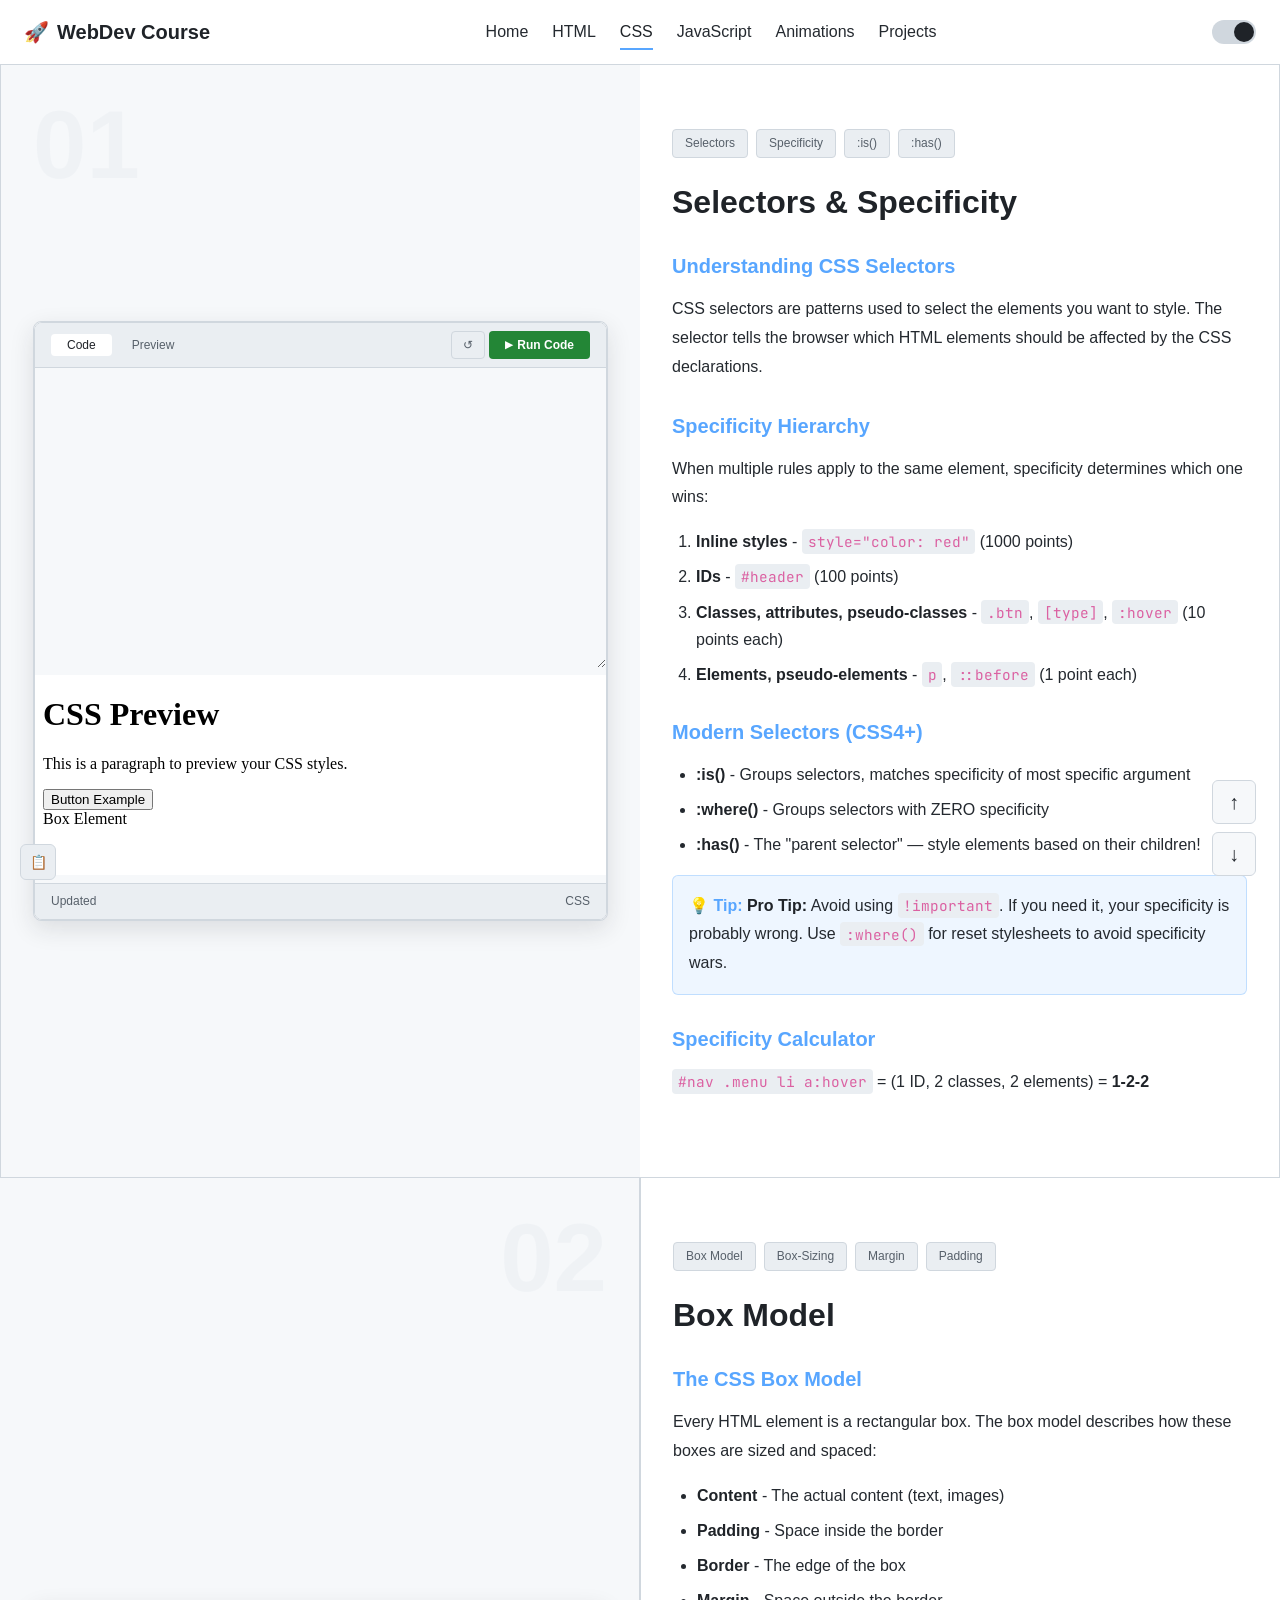
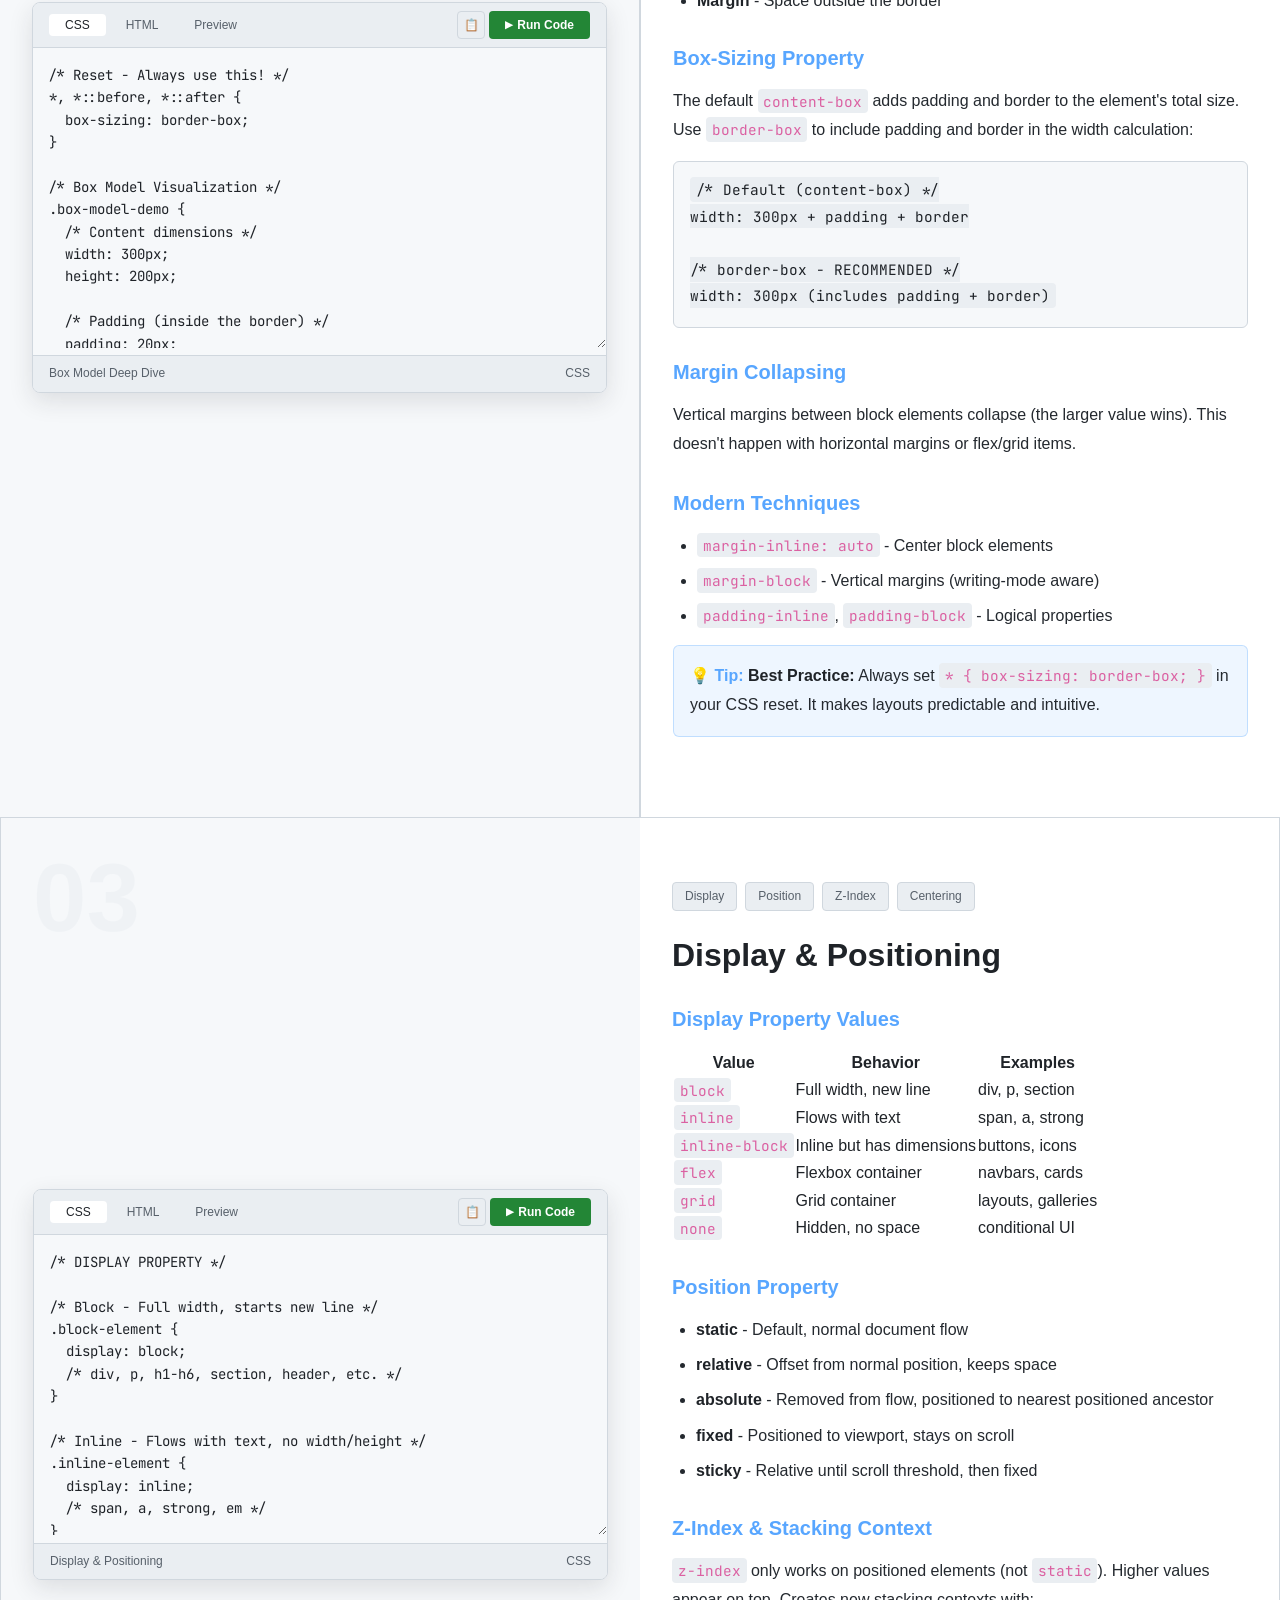
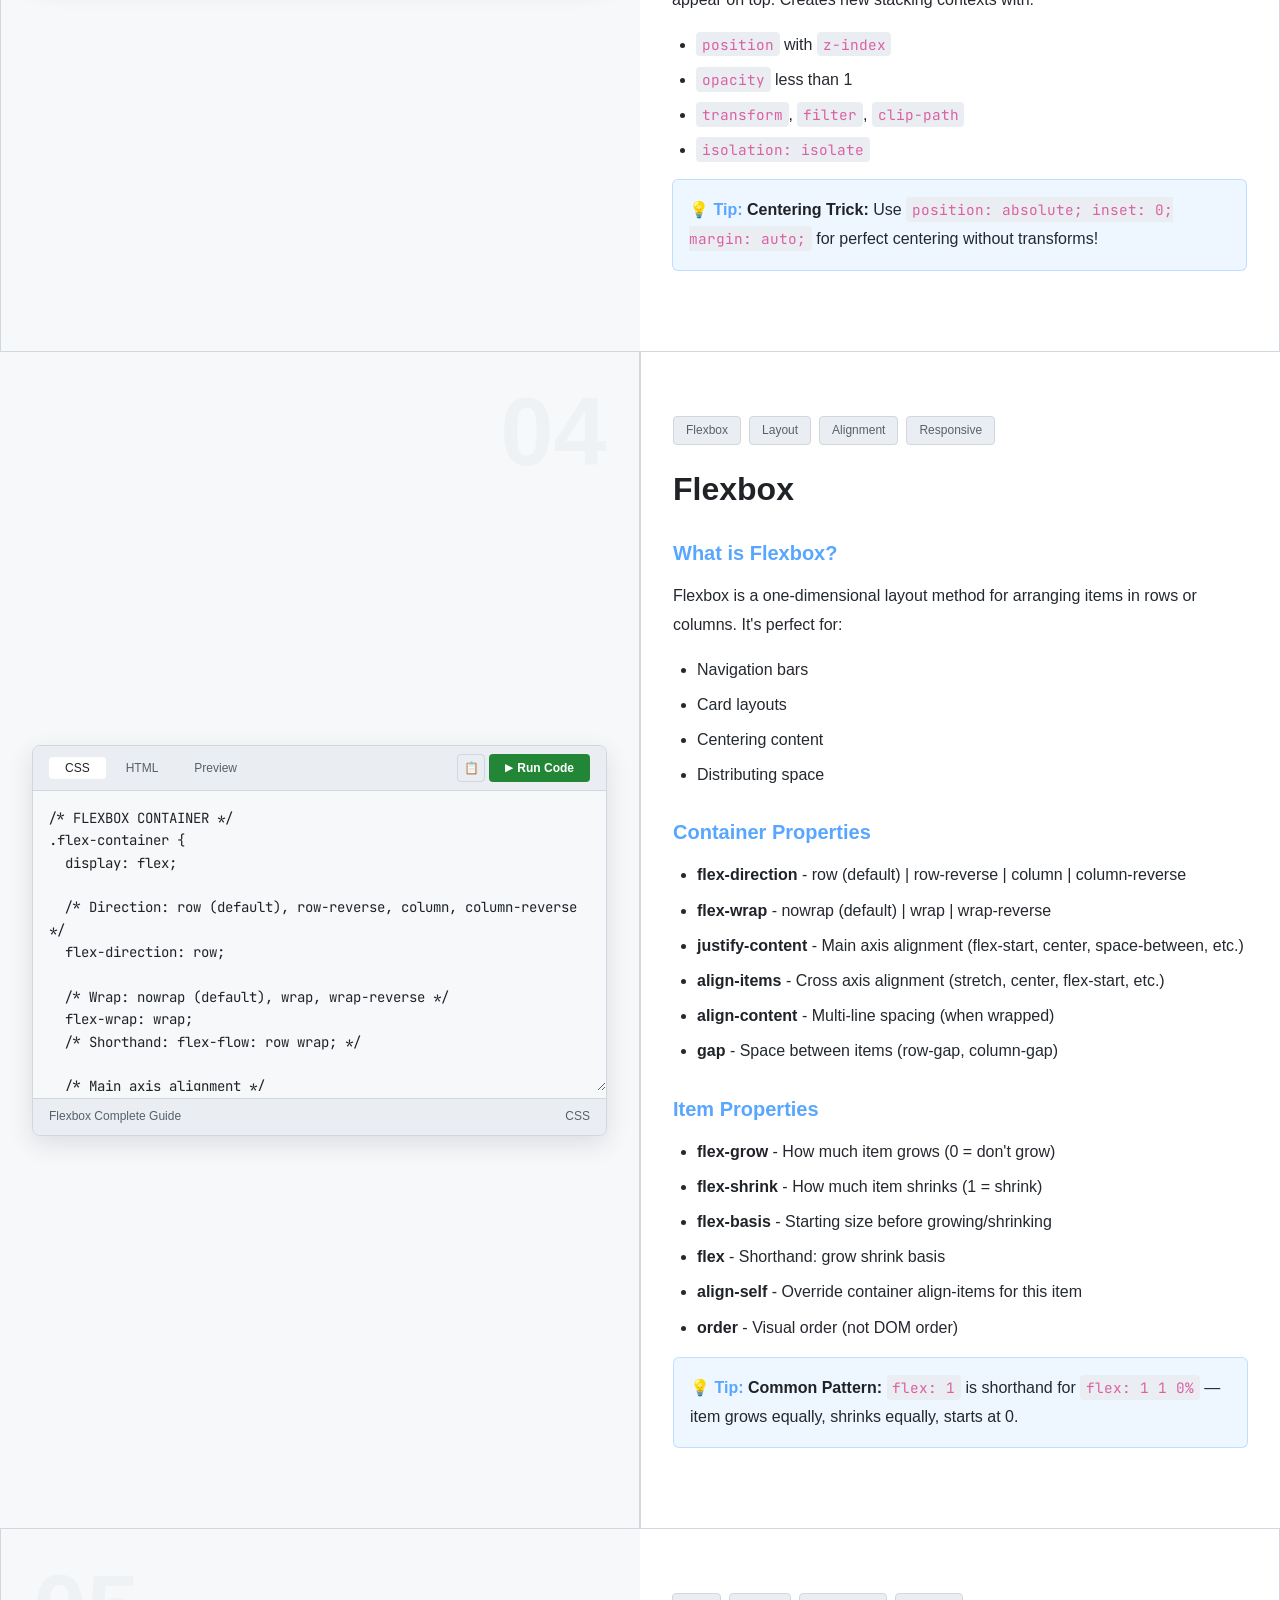
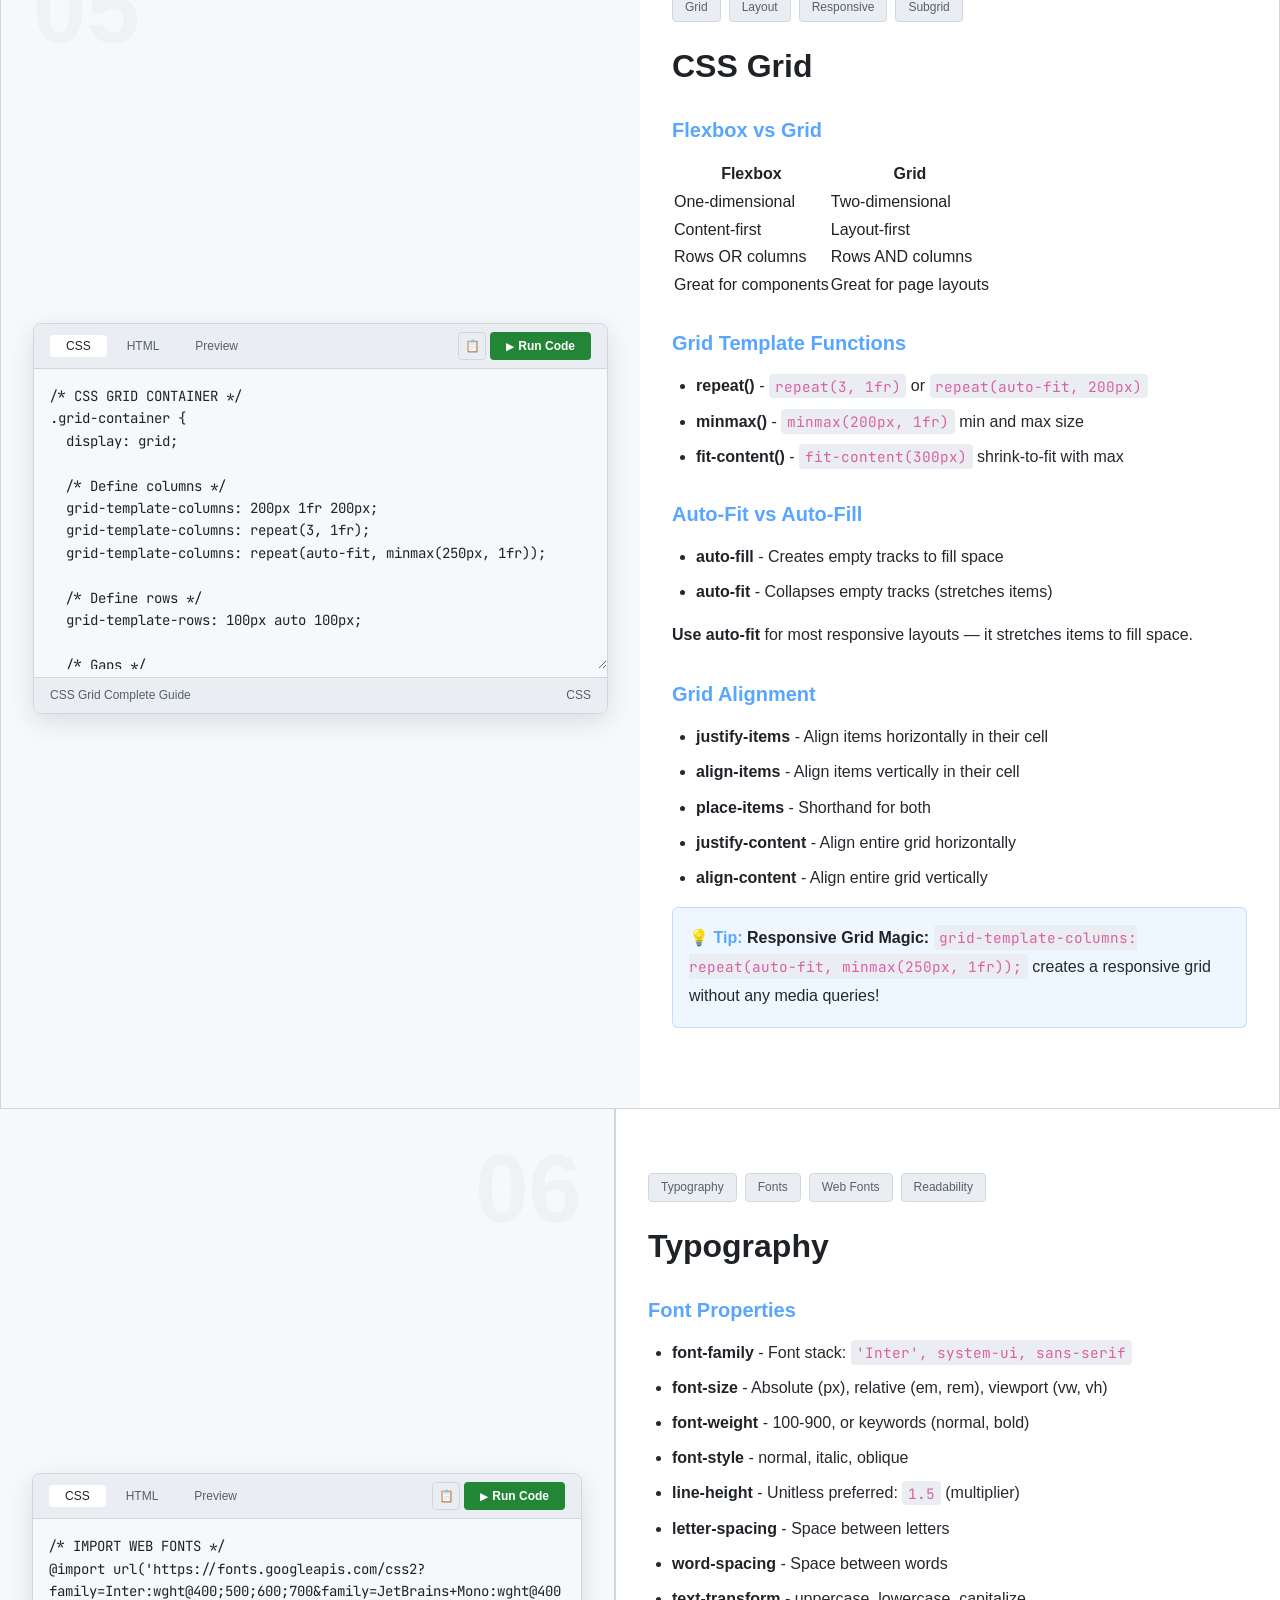
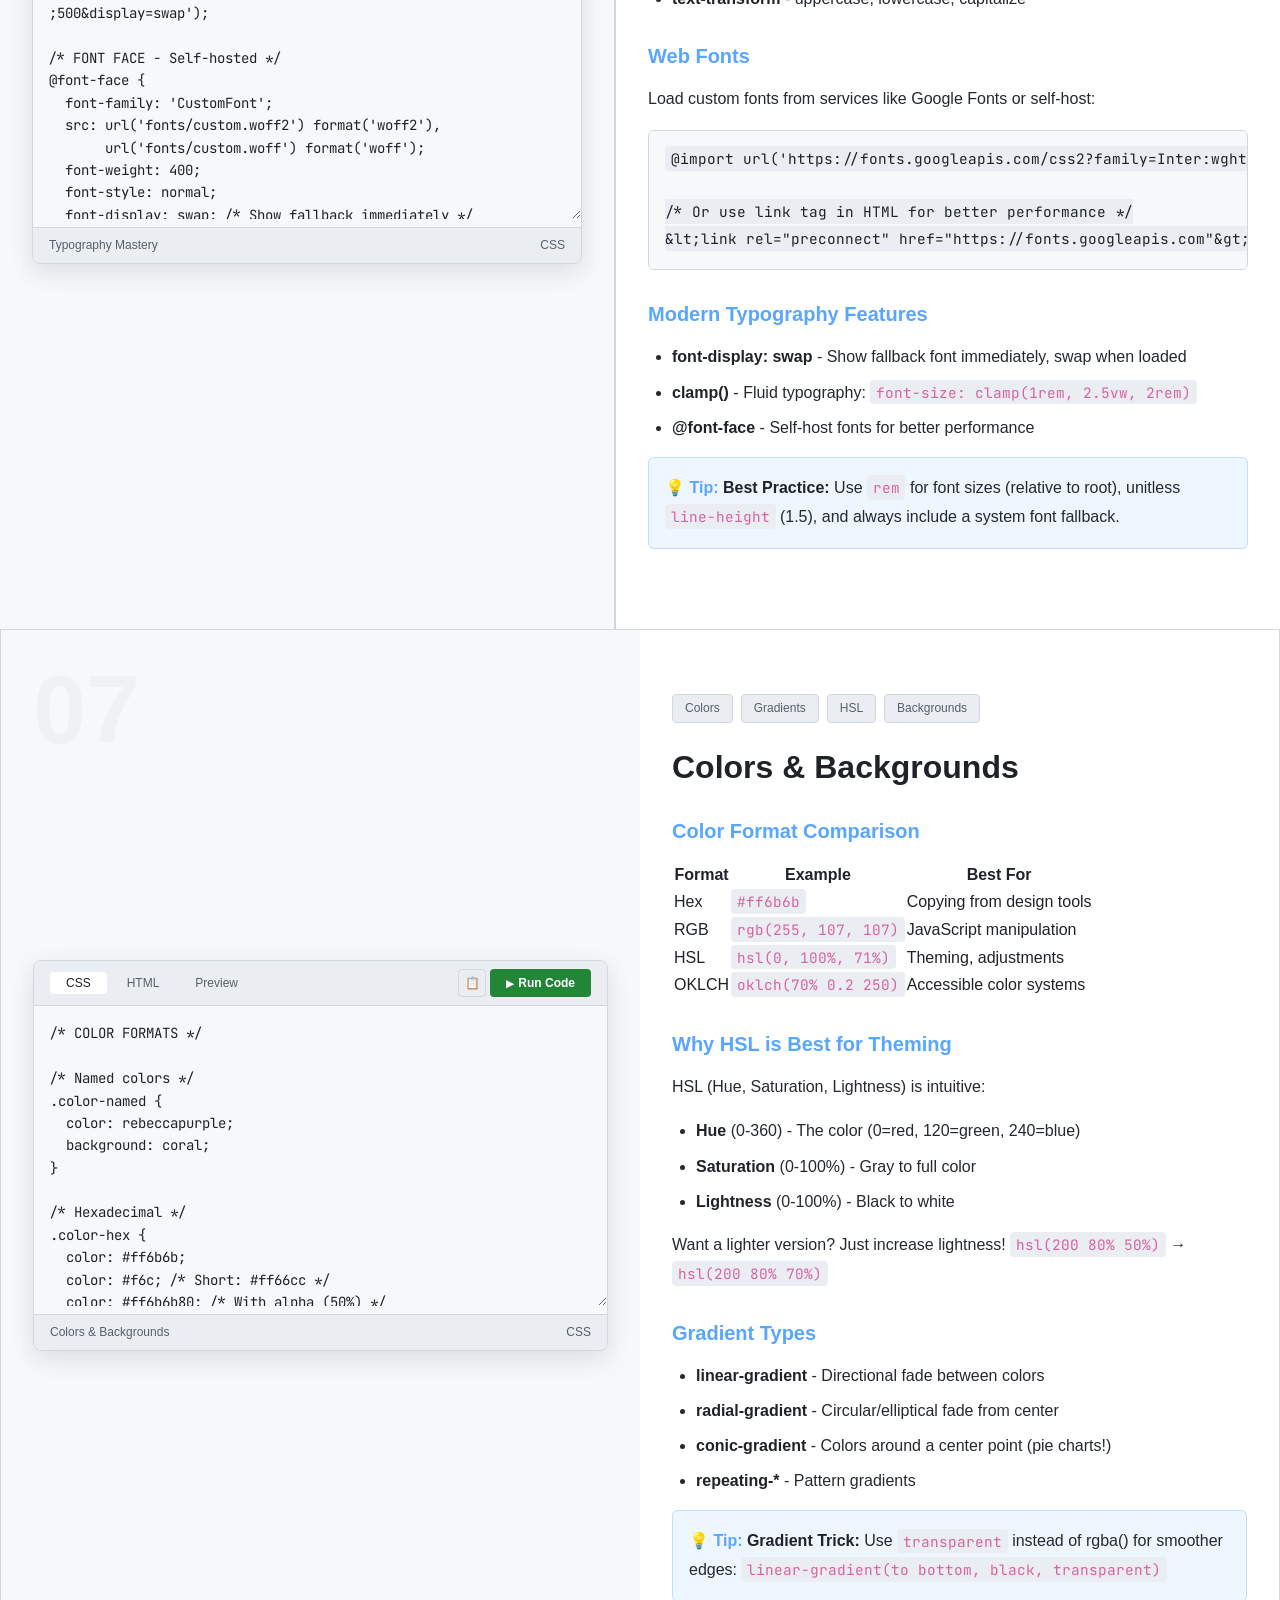
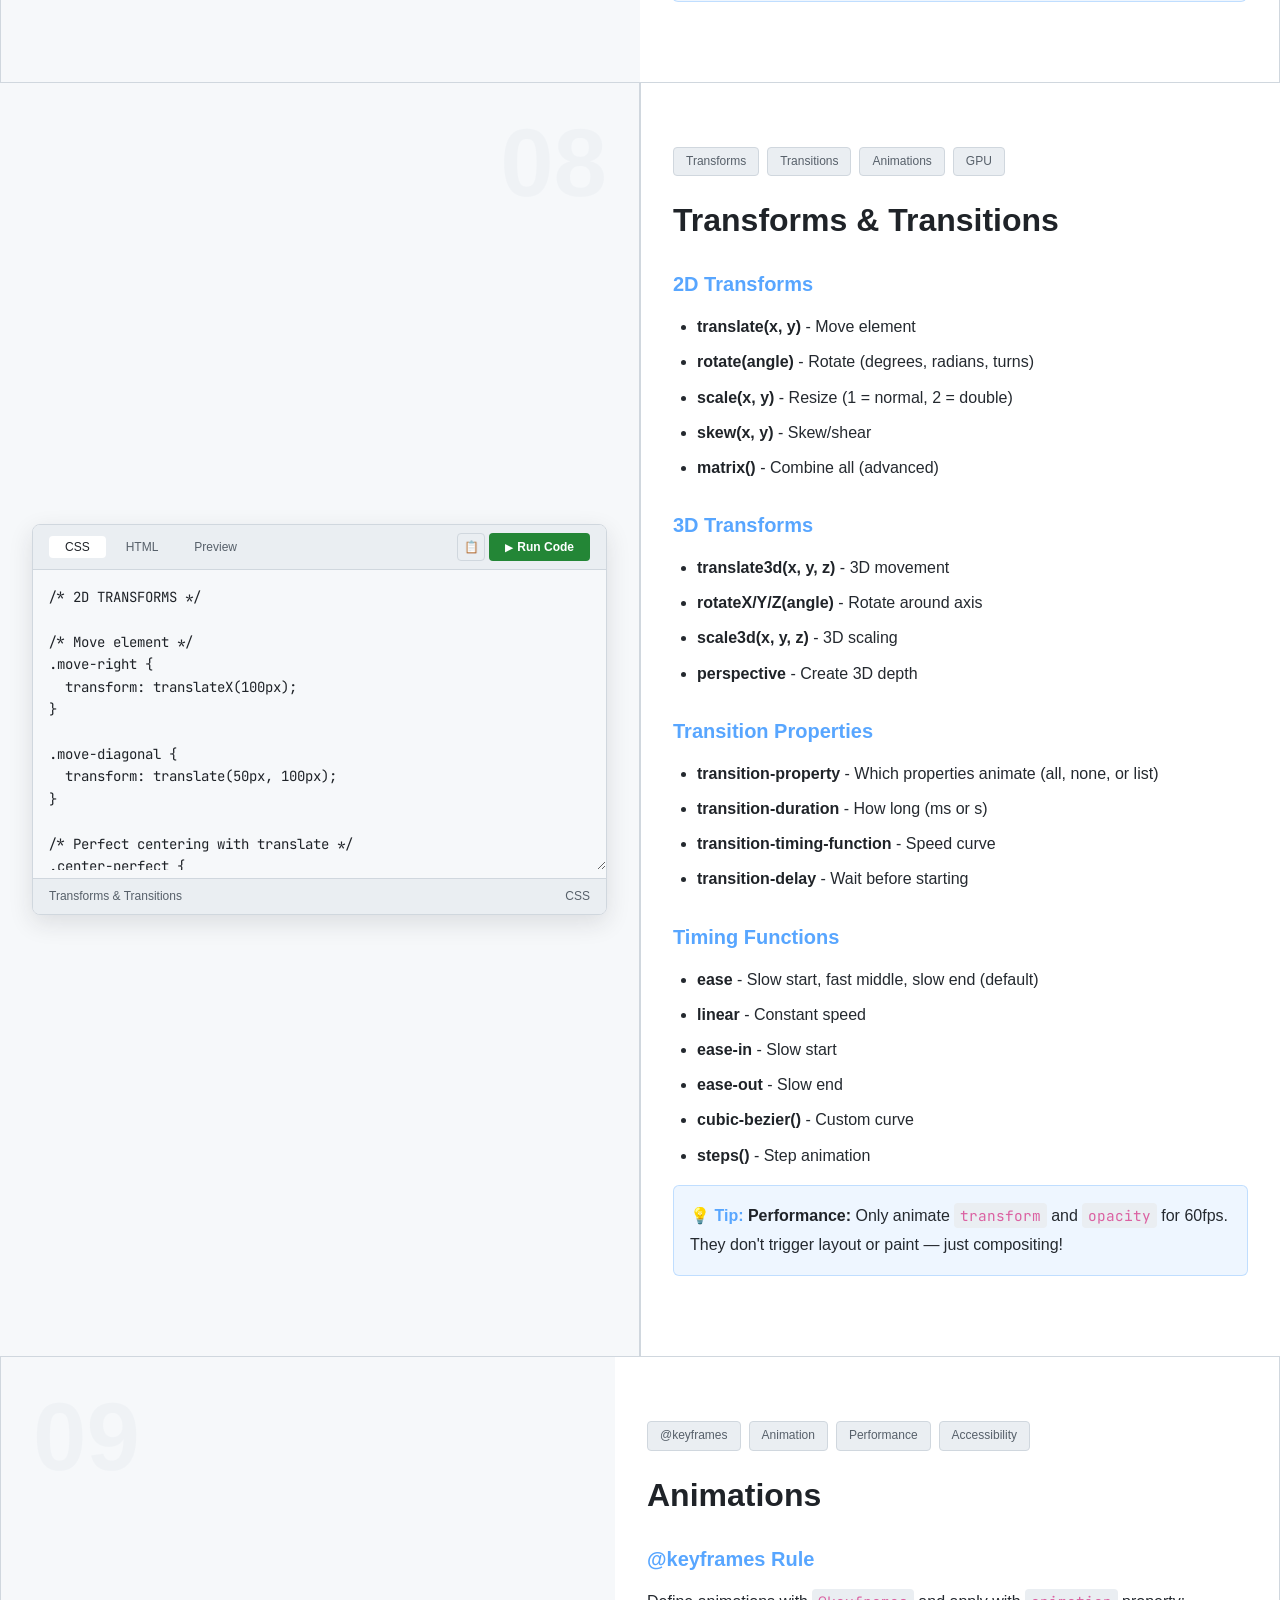
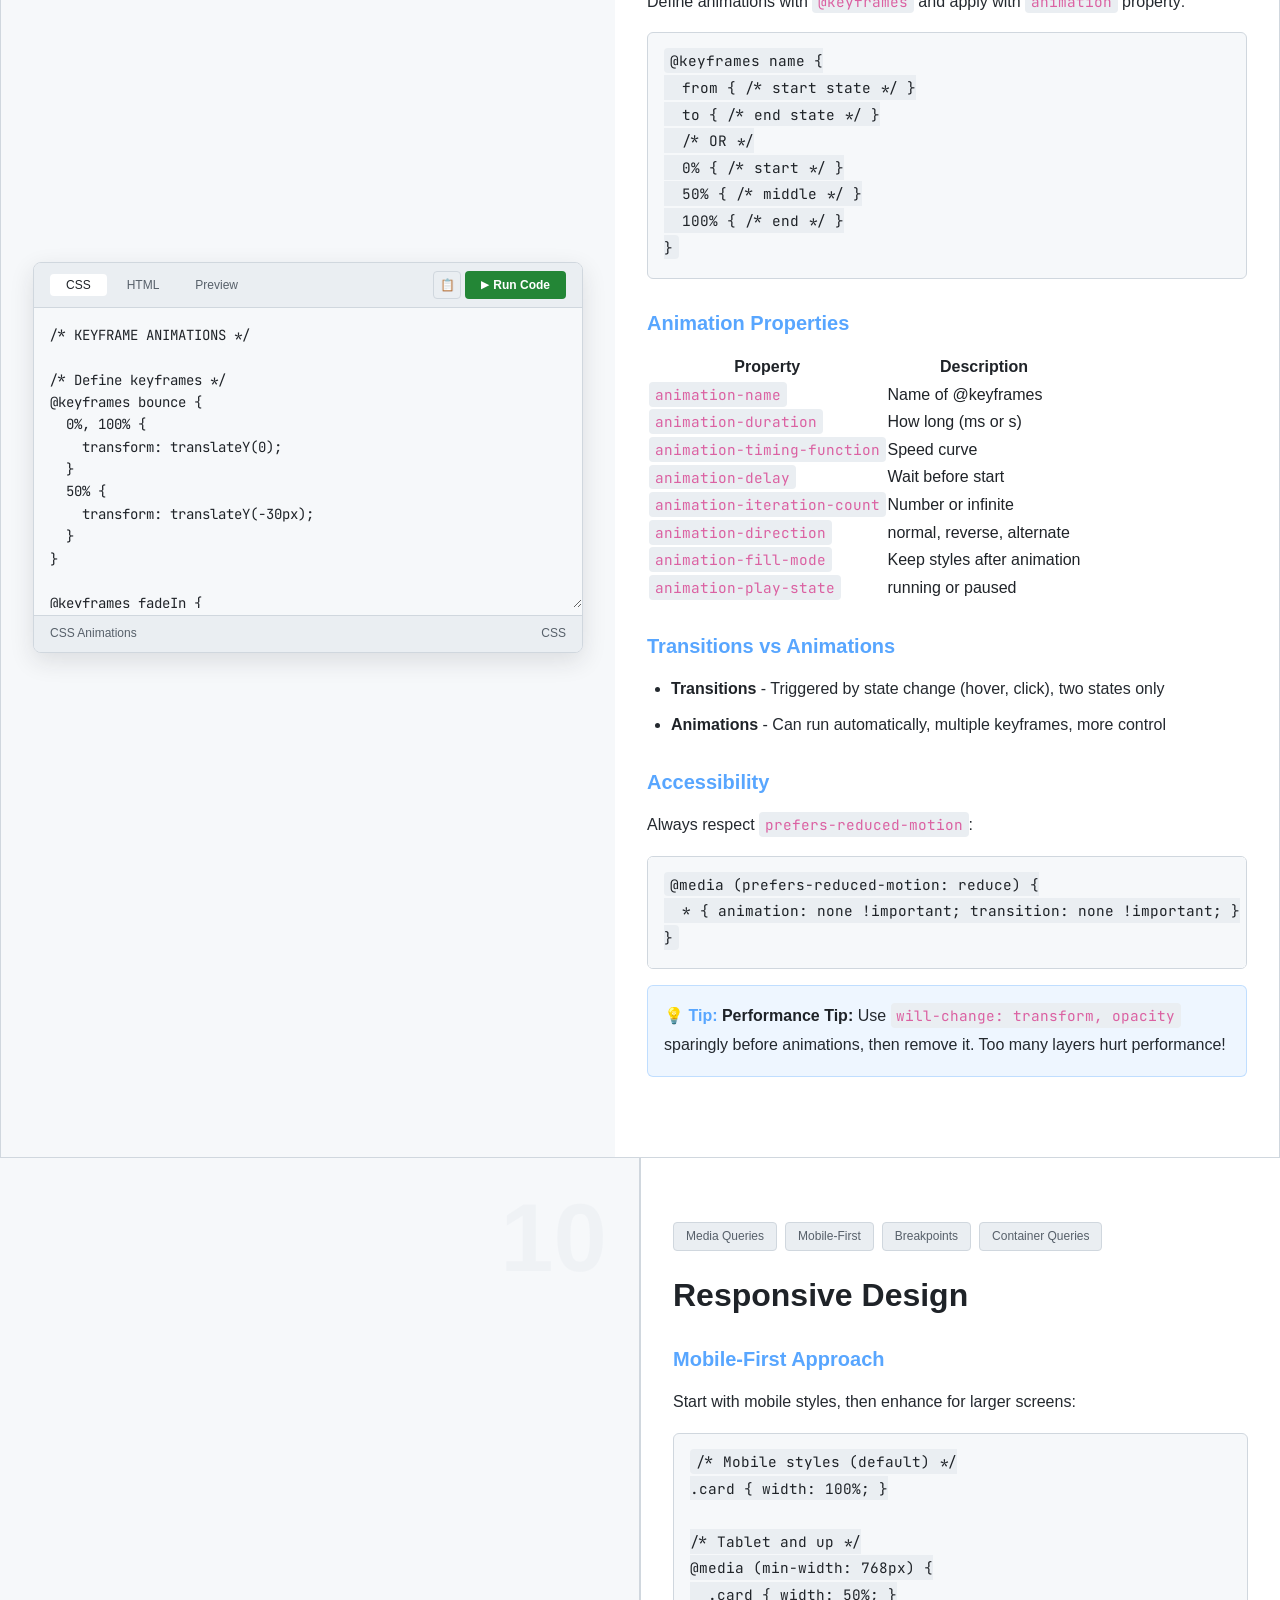
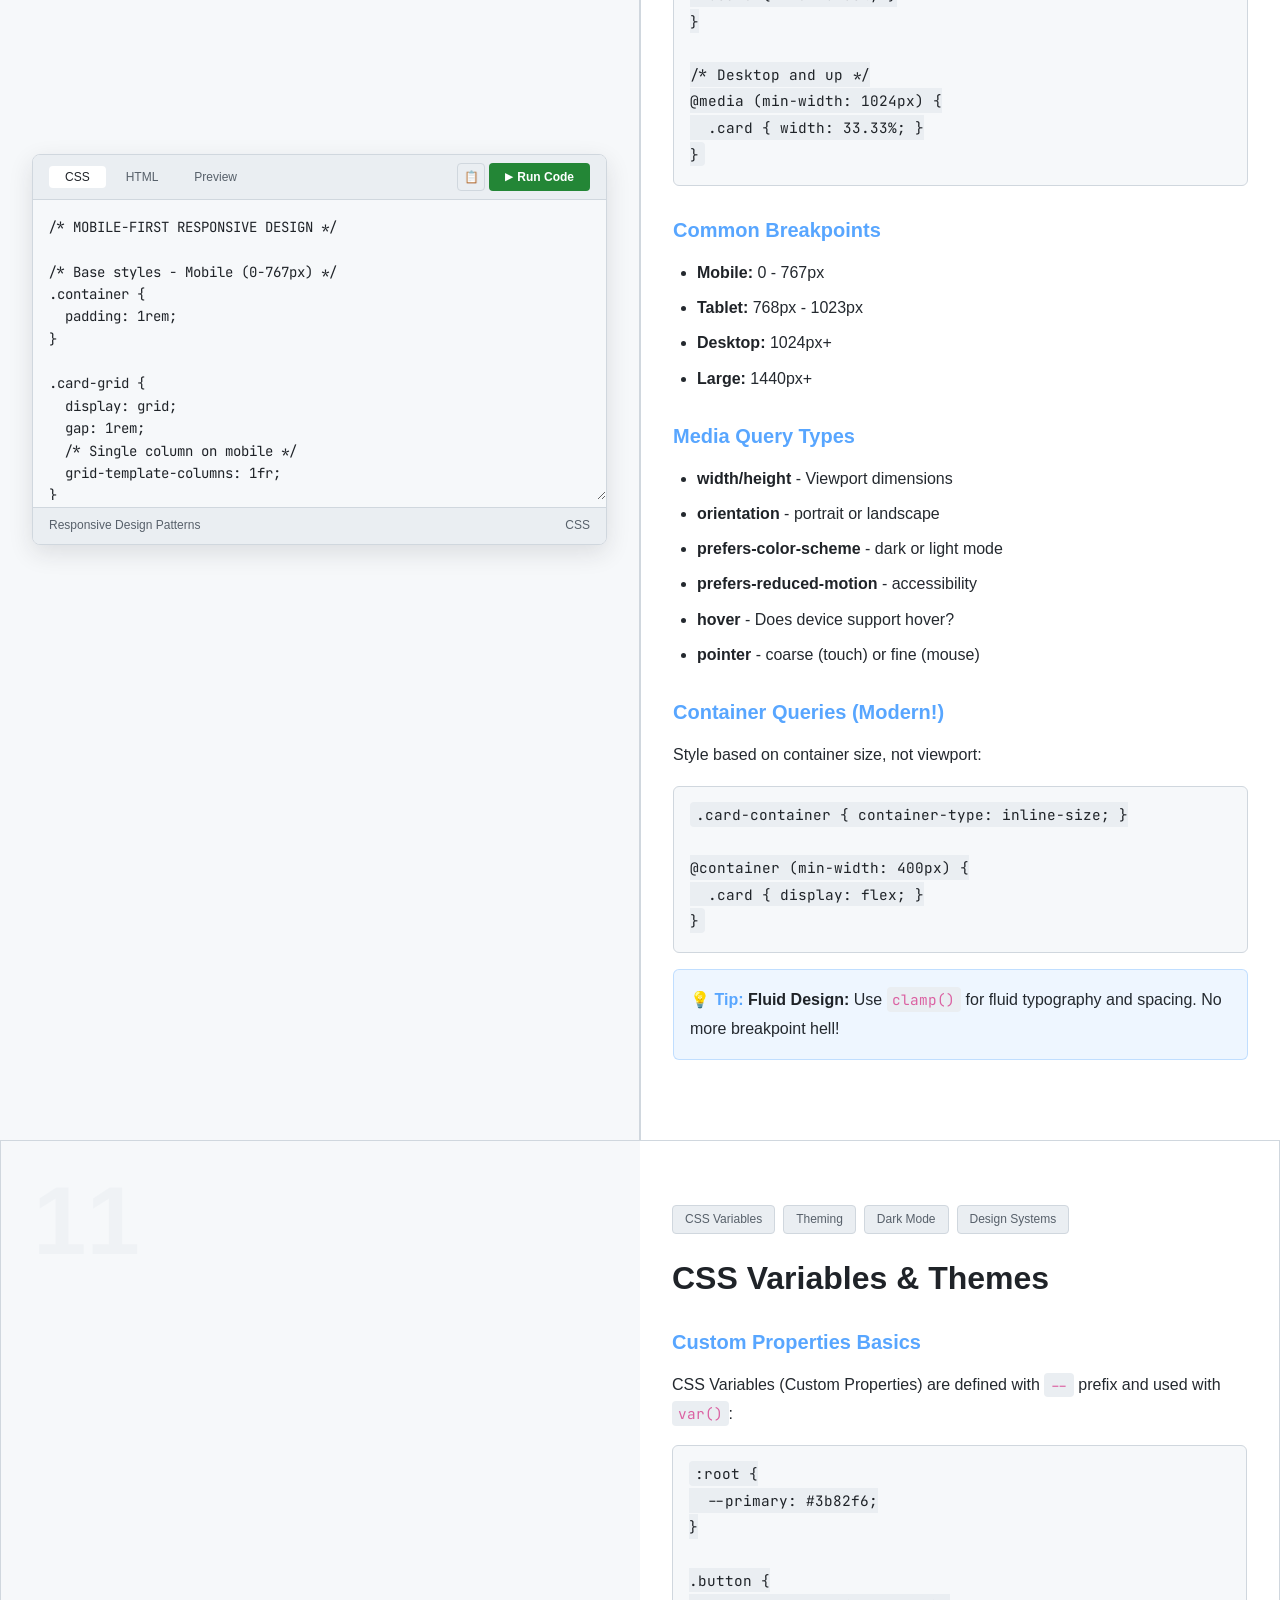
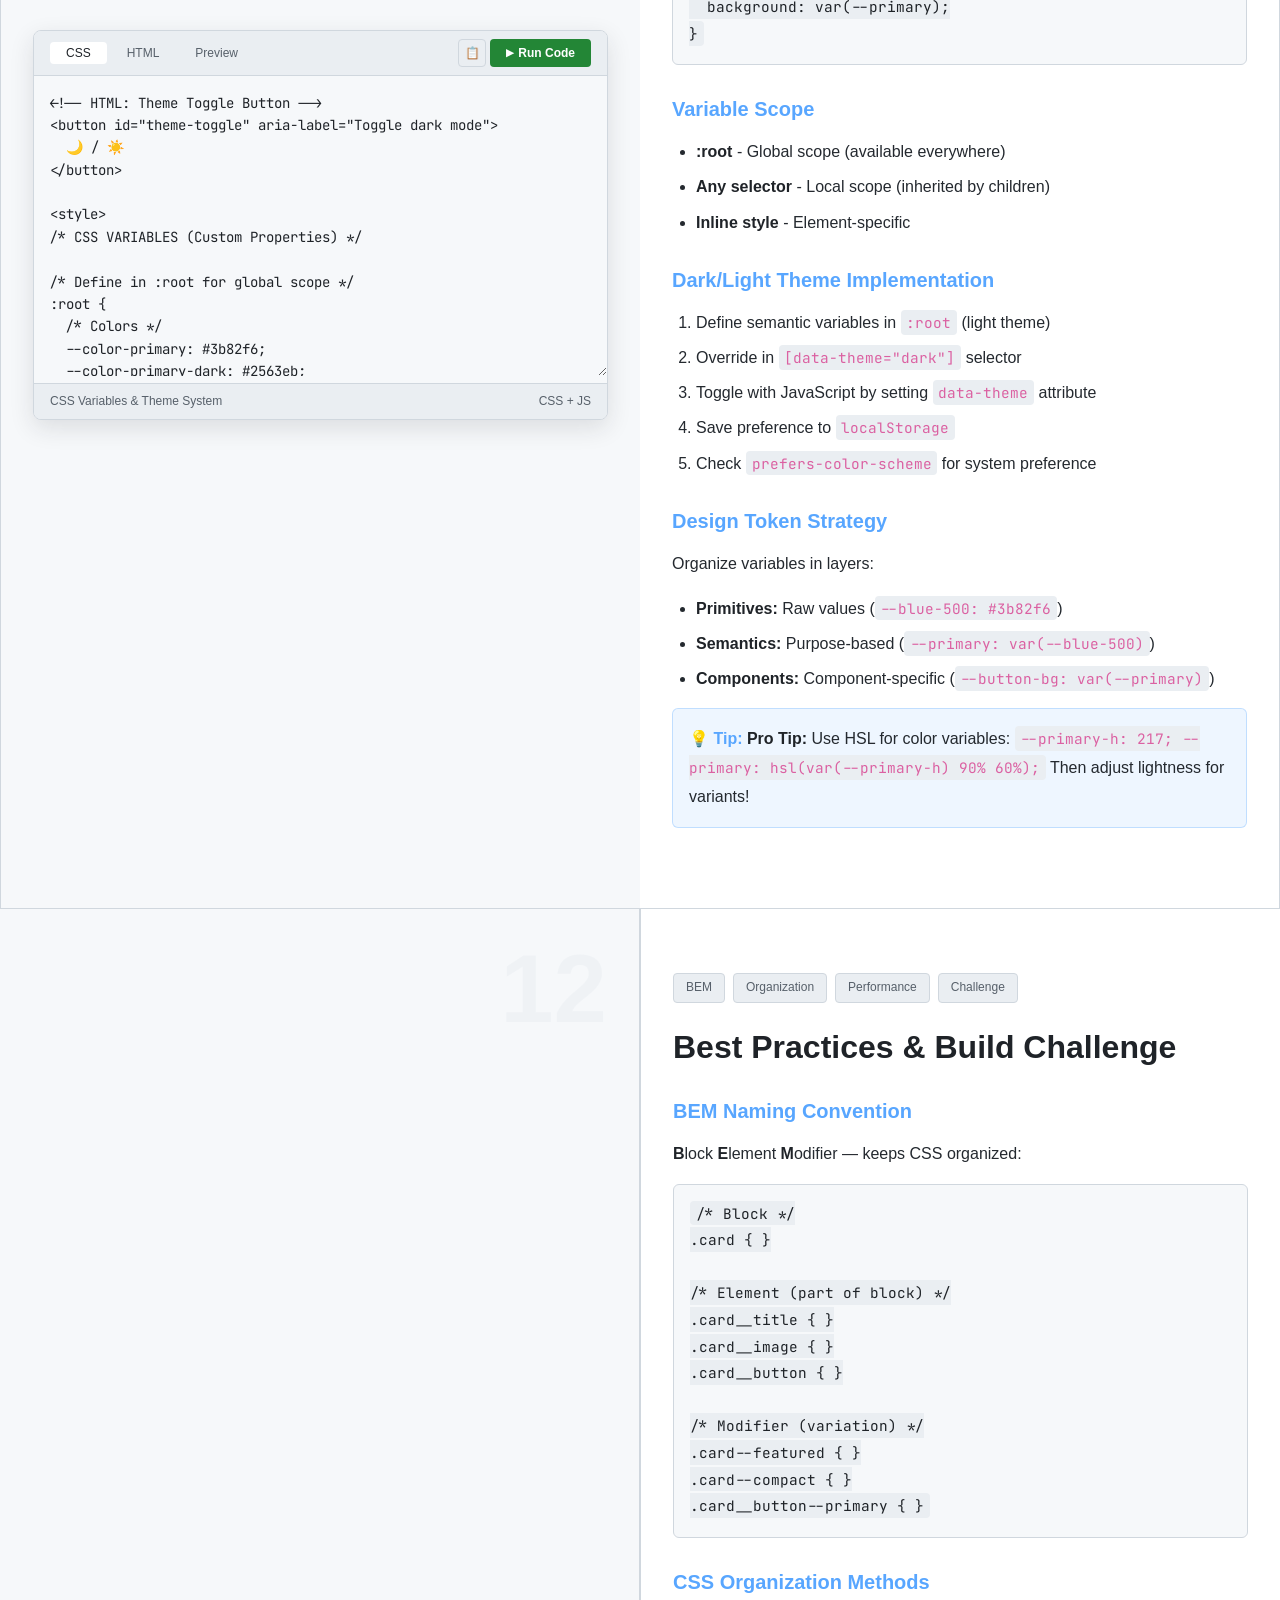
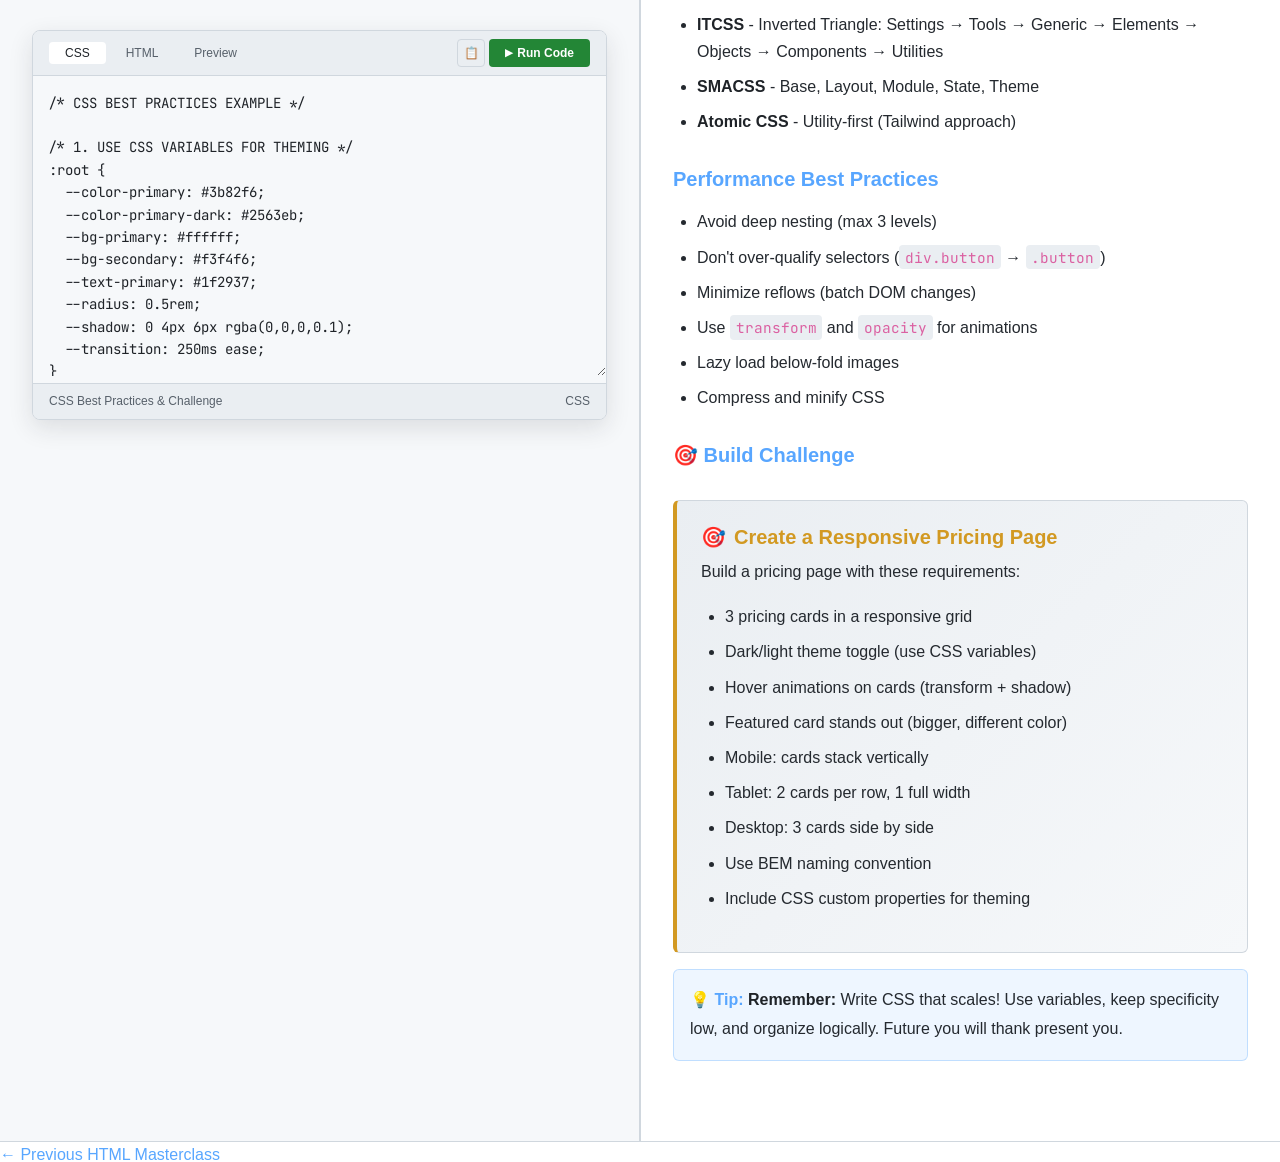
==== css-mastery.html @ 4f97af70 "2nd Commit" ====
<!DOCTYPE html>
<html lang="en">
<head>
  <meta charset="UTF-8">
  <meta name="viewport" content="width=device-width, initial-scale=1.0">
  <meta name="description" content="Complete CSS3 Mastery - Learn every CSS property, technique, and best practice">
  <title>CSS Mastery | Web Development Course</title>
  <link rel="stylesheet" href="css/style.css">
  <link rel="stylesheet" href="css/layouts.css">
  <link rel="stylesheet" href="css/editor.css">
  <link rel="preconnect" href="https://fonts.googleapis.com">
  <link href="https://fonts.googleapis.com/css2?family=JetBrains+Mono:wght@400;500;600&display=swap" rel="stylesheet">
</head>
<body>
  <!-- Progress Bar -->
  <div class="progress-indicator">
    <div class="progress-indicator-bar"></div>
  </div>

  <!-- Navigation -->
  <nav class="navbar">
    <div class="navbar-content">
      <a href="index.html" class="logo">
        <span>🚀</span>
        <span>WebDev Course</span>
      </a>
      <ul class="nav-links">
        <li><a href="index.html">Home</a></li>
        <li><a href="html-masterclass.html">HTML</a></li>
        <li><a href="css-mastery.html" class="active">CSS</a></li>
        <li><a href="javascript-mastery.html">JavaScript</a></li>
        <li><a href="transitions-effects.html">Animations</a></li>
        <li><a href="projects.html">Projects</a></li>
      </ul>
      <button class="theme-toggle" aria-label="Toggle dark mode"></button>
    </div>
  </nav>

  <!-- Table of Contents Sidebar -->
  <button class="toc-toggle btn btn-icon" style="position: fixed; left: 20px; bottom: 20px; z-index: 100;">📋</button>
  <aside class="toc-sidebar">
    <div class="toc-title">CSS Contents</div>
    <ul class="toc-list">
      <li class="toc-item"><a href="#section1" class="toc-link">Selectors & Specificity</a></li>
      <li class="toc-item"><a href="#section2" class="toc-link">Box Model</a></li>
      <li class="toc-item"><a href="#section3" class="toc-link">Display & Positioning</a></li>
      <li class="toc-item"><a href="#section4" class="toc-link">Flexbox</a></li>
      <li class="toc-item"><a href="#section5" class="toc-link">CSS Grid</a></li>
      <li class="toc-item"><a href="#section6" class="toc-link">Typography</a></li>
      <li class="toc-item"><a href="#section7" class="toc-link">Colors & Backgrounds</a></li>
      <li class="toc-item"><a href="#section8" class="toc-link">Transforms & Transitions</a></li>
      <li class="toc-item"><a href="#section9" class="toc-link">Animations</a></li>
      <li class="toc-item"><a href="#section10" class="toc-link">Responsive Design</a></li>
      <li class="toc-item"><a href="#section11" class="toc-link">CSS Variables & Themes</a></li>
      <li class="toc-item"><a href="#section12" class="toc-link">Best Practices</a></li>
    </ul>
  </aside>

  <!-- Section Navigation -->
  <div class="section-nav">
    <button class="nav-arrow up" title="Previous section">↑</button>
    <button class="nav-arrow down" title="Next section">↓</button>
  </div>

  <!-- SECTION 1: Selectors & Specificity -->
  <section class="lesson-section" id="section1">
    <div class="panel panel-code">
      <div class="section-number">01</div>
      <div class="panel-content" style="width: 100%;">
        <div class="code-editor-container" data-editor="css">
          <div class="editor-header">
            <div class="editor-tabs">
              <button class="editor-tab active">CSS</button>
              <button class="editor-tab">HTML</button>
              <button class="editor-tab">Preview</button>
            </div>
            <div class="editor-actions">
              <button class="editor-btn" title="Copy">📋</button>
              <button class="run-btn">Run Code</button>
            </div>
          </div>
          <div class="editor-body">
            <textarea class="code-input" spellcheck="false">/* Universal Selector */
* {
  box-sizing: border-box;
}

/* Element (Type) Selectors */
p {
  line-height: 1.6;
}

h1, h2, h3 {
  font-family: Georgia, serif;
}

/* Class Selectors */
.card {
  padding: 20px;
  border-radius: 8px;
}

/* ID Selectors */
#header {
  position: sticky;
  top: 0;
}

/* Attribute Selectors */
input[type="text"] {
  border: 2px solid #ccc;
}

a[href^="https"] {
  color: green;
}

img[src$=".svg"] {
  width: 24px;
}

/* Descendant Selector */
nav ul li {
  display: inline-block;
}

/* Child Selector */
ul > li {
  list-style: disc;
}

/* Adjacent Sibling */
h2 + p {
  font-size: 1.2em;
}

/* General Sibling */
h2 ~ p {
  color: #666;
}

/* Pseudo-classes */
a:hover {
  text-decoration: underline;
}

li:first-child {
  font-weight: bold;
}

li:last-child {
  margin-bottom: 0;
}

li:nth-child(odd) {
  background: #f5f5f5;
}

input:focus {
  outline: 2px solid blue;
}

button:disabled {
  opacity: 0.5;
  cursor: not-allowed;
}

/* :is() - Modern grouping */
:is(h1, h2, h3) span {
  color: red;
}

/* :where() - Zero specificity */
:where(.card, .panel) {
  box-shadow: 0 2px 4px rgba(0,0,0,0.1);
}

/* :has() - Parent selector (new!) */
.card:has(img) {
  padding-top: 0;
}

/* Pseudo-elements */
p::first-line {
  font-weight: bold;
}

p::first-letter {
  font-size: 2em;
  float: left;
}

a::after {
  content: " →";
}

/* Specificity: !important > Inline > ID > Class/Attr > Element > Universal */
/* Calculate: (a=ID, b=Class/Attr, c=Element) */</textarea>
          </div>
          <div class="editor-footer">
            <span>CSS Selectors Reference</span>
            <span>CSS</span>
          </div>
        </div>
      </div>
    </div>
    <div class="panel panel-explanation">
      <div class="panel-content">
        <div class="topic-tags">
          <span class="topic-tag">Selectors</span>
          <span class="topic-tag">Specificity</span>
          <span class="topic-tag">:is()</span>
          <span class="topic-tag">:has()</span>
        </div>
        <h2>Selectors & Specificity</h2>
        
        <h3>Understanding CSS Selectors</h3>
        <p>CSS selectors are patterns used to select the elements you want to style. The selector tells the browser which HTML elements should be affected by the CSS declarations.</p>
        
        <h3>Specificity Hierarchy</h3>
        <p>When multiple rules apply to the same element, specificity determines which one wins:</p>
        <ol>
          <li><strong>Inline styles</strong> - <code>style="color: red"</code> (1000 points)</li>
          <li><strong>IDs</strong> - <code>#header</code> (100 points)</li>
          <li><strong>Classes, attributes, pseudo-classes</strong> - <code>.btn</code>, <code>[type]</code>, <code>:hover</code> (10 points each)</li>
          <li><strong>Elements, pseudo-elements</strong> - <code>p</code>, <code>::before</code> (1 point each)</li>
        </ol>
        
        <h3>Modern Selectors (CSS4+)</h3>
        <ul>
          <li><strong>:is()</strong> - Groups selectors, matches specificity of most specific argument</li>
          <li><strong>:where()</strong> - Groups selectors with ZERO specificity</li>
          <li><strong>:has()</strong> - The "parent selector" — style elements based on their children!</li>
        </ul>
        
        <div class="tip-box">
          <p><strong>Pro Tip:</strong> Avoid using <code>!important</code>. If you need it, your specificity is probably wrong. Use <code>:where()</code> for reset stylesheets to avoid specificity wars.</p>
        </div>
        
        <h3>Specificity Calculator</h3>
        <p><code>#nav .menu li a:hover</code> = (1 ID, 2 classes, 2 elements) = <strong>1-2-2</strong></p>
      </div>
    </div>
  </section>

  <!-- SECTION 2: Box Model -->
  <section class="lesson-section" id="section2">
    <div class="panel panel-explanation">
      <div class="panel-content">
        <div class="topic-tags">
          <span class="topic-tag">Box Model</span>
          <span class="topic-tag">Box-Sizing</span>
          <span class="topic-tag">Margin</span>
          <span class="topic-tag">Padding</span>
        </div>
        <h2>Box Model</h2>
        
        <h3>The CSS Box Model</h3>
        <p>Every HTML element is a rectangular box. The box model describes how these boxes are sized and spaced:</p>
        <ul>
          <li><strong>Content</strong> - The actual content (text, images)</li>
          <li><strong>Padding</strong> - Space inside the border</li>
          <li><strong>Border</strong> - The edge of the box</li>
          <li><strong>Margin</strong> - Space outside the border</li>
        </ul>
        
        <h3>Box-Sizing Property</h3>
        <p>The default <code>content-box</code> adds padding and border to the element's total size. Use <code>border-box</code> to include padding and border in the width calculation:</p>
        <pre><code>/* Default (content-box) */
width: 300px + padding + border

/* border-box - RECOMMENDED */
width: 300px (includes padding + border)</code></pre>
        
        <h3>Margin Collapsing</h3>
        <p>Vertical margins between block elements collapse (the larger value wins). This doesn't happen with horizontal margins or flex/grid items.</p>
        
        <h3>Modern Techniques</h3>
        <ul>
          <li><code>margin-inline: auto</code> - Center block elements</li>
          <li><code>margin-block</code> - Vertical margins (writing-mode aware)</li>
          <li><code>padding-inline</code>, <code>padding-block</code> - Logical properties</li>
        </ul>
        
        <div class="tip-box">
          <p><strong>Best Practice:</strong> Always set <code>* { box-sizing: border-box; }</code> in your CSS reset. It makes layouts predictable and intuitive.</p>
        </div>
      </div>
    </div>
    <div class="panel panel-code">
      <div class="section-number">02</div>
      <div class="panel-content" style="width: 100%;">
        <div class="code-editor-container">
          <div class="editor-header">
            <div class="editor-tabs">
              <button class="editor-tab active">CSS</button>
              <button class="editor-tab">HTML</button>
              <button class="editor-tab">Preview</button>
            </div>
            <div class="editor-actions">
              <button class="editor-btn">📋</button>
              <button class="run-btn">Run Code</button>
            </div>
          </div>
          <div class="editor-body">
            <textarea class="code-input" spellcheck="false">/* Reset - Always use this! */
*, *::before, *::after {
  box-sizing: border-box;
}

/* Box Model Visualization */
.box-model-demo {
  /* Content dimensions */
  width: 300px;
  height: 200px;
  
  /* Padding (inside the border) */
  padding: 20px;
  padding-top: 10px;
  padding-right: 15px;
  padding-bottom: 20px;
  padding-left: 15px;
  /* Shorthand: padding: 10px 15px 20px 15px; */
  
  /* Border */
  border: 3px solid #3498db;
  border-radius: 8px;
  
  /* Margin (outside the border) */
  margin: 30px auto; /* top/bottom 30px, left/right auto */
  
  background: #ecf0f1;
}

/* Content-box vs Border-box */
.content-box {
  box-sizing: content-box;
  width: 300px;
  padding: 20px;
  border: 5px solid black;
  /* Total width: 300 + 40 + 10 = 350px */
}

.border-box {
  box-sizing: border-box;
  width: 300px;
  padding: 20px;
  border: 5px solid black;
  /* Total width: 300px (content is 230px) */
}

/* Margin tricks */
.centered {
  /* Horizontal centering */
  margin-left: auto;
  margin-right: auto;
  /* Or: margin-inline: auto; */
}

/* Margin collapsing demonstration */
.box1 {
  margin-bottom: 30px;
}
.box2 {
  margin-top: 20px;
  /* Result: 30px gap (not 50px!) */
}

/* Logical Properties (modern) */
.modern-box {
  inline-size: 300px; /* width, writing-mode aware */
  block-size: 200px;  /* height */
  padding-inline: 20px; /* left + right */
  padding-block: 10px;  /* top + bottom */
  margin-inline-start: auto; /* margin-left in LTR */
  border-inline: 2px solid red; /* left + right border */
}

/* Border styles */
.border-demos {
  border: none;
  border-top: 3px solid;
  border-right: 3px dashed;
  border-bottom: 3px dotted;
  border-left: 3px double;
  border-radius: 10px 20px 30px 40px;
}</textarea>
          </div>
          <div class="editor-footer">
            <span>Box Model Deep Dive</span>
            <span>CSS</span>
          </div>
        </div>
      </div>
    </div>
  </section>

  <!-- SECTION 3: Display & Positioning -->
  <section class="lesson-section" id="section3">
    <div class="panel panel-code">
      <div class="section-number">03</div>
      <div class="panel-content" style="width: 100%;">
        <div class="code-editor-container">
          <div class="editor-header">
            <div class="editor-tabs">
              <button class="editor-tab active">CSS</button>
              <button class="editor-tab">HTML</button>
              <button class="editor-tab">Preview</button>
            </div>
            <div class="editor-actions">
              <button class="editor-btn">📋</button>
              <button class="run-btn">Run Code</button>
            </div>
          </div>
          <div class="editor-body">
            <textarea class="code-input" spellcheck="false">/* DISPLAY PROPERTY */

/* Block - Full width, starts new line */
.block-element {
  display: block;
  /* div, p, h1-h6, section, header, etc. */
}

/* Inline - Flows with text, no width/height */
.inline-element {
  display: inline;
  /* span, a, strong, em */
}

/* Inline-block - Inline flow but accepts dimensions */
.inline-block-element {
  display: inline-block;
  width: 100px;
  height: 50px;
  vertical-align: middle;
}

/* None - Removes from document flow */
.hidden {
  display: none;
}

/* Modern display values */
.flex-container {
  display: flex;
}

.grid-container {
  display: grid;
}

/* POSITIONING */

/* Static - Default (normal flow) */
.static {
  position: static;
}

/* Relative - Positioned relative to normal position */
.relative {
  position: relative;
  top: 10px;    /* Move down 10px */
  left: 20px;   /* Move right 20px */
  /* Still occupies original space */
}

/* Absolute - Removed from flow, positioned to nearest positioned ancestor */
.absolute {
  position: absolute;
  top: 0;
  right: 0;
  /* Positioned relative to first non-static ancestor */
}

/* Fixed - Positioned to viewport */
.fixed-header {
  position: fixed;
  top: 0;
  left: 0;
  right: 0;
  z-index: 1000;
}

/* Sticky - Hybrid of relative and fixed */
.sticky-nav {
  position: sticky;
  top: 0; /* Sticks when scroll reaches this point */
}

/* Z-INDEX - Controls stacking order */
.overlay {
  position: absolute;
  z-index: 10;
}

.modal {
  position: fixed;
  z-index: 1000; /* Higher = on top */
}

/* Creating positioning context */
.positioning-context {
  position: relative; /* Now children absolute will position to this */
}

/* Centering techniques */
.center-absolute {
  position: absolute;
  top: 50%;
  left: 50%;
  transform: translate(-50%, -50%);
}

/* Modern centering with inset */
.center-modern {
  position: absolute;
  inset: 0; /* top, right, bottom, left = 0 */
  margin: auto;
  width: fit-content;
  height: fit-content;
}</textarea>
          </div>
          <div class="editor-footer">
            <span>Display & Positioning</span>
            <span>CSS</span>
          </div>
        </div>
      </div>
    </div>
    <div class="panel panel-explanation">
      <div class="panel-content">
        <div class="topic-tags">
          <span class="topic-tag">Display</span>
          <span class="topic-tag">Position</span>
          <span class="topic-tag">Z-Index</span>
          <span class="topic-tag">Centering</span>
        </div>
        <h2>Display & Positioning</h2>
        
        <h3>Display Property Values</h3>
        <table>
          <tr><th>Value</th><th>Behavior</th><th>Examples</th></tr>
          <tr><td><code>block</code></td><td>Full width, new line</td><td>div, p, section</td></tr>
          <tr><td><code>inline</code></td><td>Flows with text</td><td>span, a, strong</td></tr>
          <tr><td><code>inline-block</code></td><td>Inline but has dimensions</td><td>buttons, icons</td></tr>
          <tr><td><code>flex</code></td><td>Flexbox container</td><td>navbars, cards</td></tr>
          <tr><td><code>grid</code></td><td>Grid container</td><td>layouts, galleries</td></tr>
          <tr><td><code>none</code></td><td>Hidden, no space</td><td>conditional UI</td></tr>
        </table>
        
        <h3>Position Property</h3>
        <ul>
          <li><strong>static</strong> - Default, normal document flow</li>
          <li><strong>relative</strong> - Offset from normal position, keeps space</li>
          <li><strong>absolute</strong> - Removed from flow, positioned to nearest positioned ancestor</li>
          <li><strong>fixed</strong> - Positioned to viewport, stays on scroll</li>
          <li><strong>sticky</strong> - Relative until scroll threshold, then fixed</li>
        </ul>
        
        <h3>Z-Index & Stacking Context</h3>
        <p><code>z-index</code> only works on positioned elements (not <code>static</code>). Higher values appear on top. Creates new stacking contexts with:</p>
        <ul>
          <li><code>position</code> with <code>z-index</code></li>
          <li><code>opacity</code> less than 1</li>
          <li><code>transform</code>, <code>filter</code>, <code>clip-path</code></li>
          <li><code>isolation: isolate</code></li>
        </ul>
        
        <div class="tip-box">
          <p><strong>Centering Trick:</strong> Use <code>position: absolute; inset: 0; margin: auto;</code> for perfect centering without transforms!</p>
        </div>
      </div>
    </div>
  </section>

  <!-- SECTION 4: Flexbox -->
  <section class="lesson-section" id="section4">
    <div class="panel panel-explanation">
      <div class="panel-content">
        <div class="topic-tags">
          <span class="topic-tag">Flexbox</span>
          <span class="topic-tag">Layout</span>
          <span class="topic-tag">Alignment</span>
          <span class="topic-tag">Responsive</span>
        </div>
        <h2>Flexbox</h2>
        
        <h3>What is Flexbox?</h3>
        <p>Flexbox is a one-dimensional layout method for arranging items in rows or columns. It's perfect for:</p>
        <ul>
          <li>Navigation bars</li>
          <li>Card layouts</li>
          <li>Centering content</li>
          <li>Distributing space</li>
        </ul>
        
        <h3>Container Properties</h3>
        <ul>
          <li><strong>flex-direction</strong> - row (default) | row-reverse | column | column-reverse</li>
          <li><strong>flex-wrap</strong> - nowrap (default) | wrap | wrap-reverse</li>
          <li><strong>justify-content</strong> - Main axis alignment (flex-start, center, space-between, etc.)</li>
          <li><strong>align-items</strong> - Cross axis alignment (stretch, center, flex-start, etc.)</li>
          <li><strong>align-content</strong> - Multi-line spacing (when wrapped)</li>
          <li><strong>gap</strong> - Space between items (row-gap, column-gap)</li>
        </ul>
        
        <h3>Item Properties</h3>
        <ul>
          <li><strong>flex-grow</strong> - How much item grows (0 = don't grow)</li>
          <li><strong>flex-shrink</strong> - How much item shrinks (1 = shrink)</li>
          <li><strong>flex-basis</strong> - Starting size before growing/shrinking</li>
          <li><strong>flex</strong> - Shorthand: grow shrink basis</li>
          <li><strong>align-self</strong> - Override container align-items for this item</li>
          <li><strong>order</strong> - Visual order (not DOM order)</li>
        </ul>
        
        <div class="tip-box">
          <p><strong>Common Pattern:</strong> <code>flex: 1</code> is shorthand for <code>flex: 1 1 0%</code> — item grows equally, shrinks equally, starts at 0.</p>
        </div>
      </div>
    </div>
    <div class="panel panel-code">
      <div class="section-number">04</div>
      <div class="panel-content" style="width: 100%;">
        <div class="code-editor-container">
          <div class="editor-header">
            <div class="editor-tabs">
              <button class="editor-tab active">CSS</button>
              <button class="editor-tab">HTML</button>
              <button class="editor-tab">Preview</button>
            </div>
            <div class="editor-actions">
              <button class="editor-btn">📋</button>
              <button class="run-btn">Run Code</button>
            </div>
          </div>
          <div class="editor-body">
            <textarea class="code-input" spellcheck="false">/* FLEXBOX CONTAINER */
.flex-container {
  display: flex;
  
  /* Direction: row (default), row-reverse, column, column-reverse */
  flex-direction: row;
  
  /* Wrap: nowrap (default), wrap, wrap-reverse */
  flex-wrap: wrap;
  /* Shorthand: flex-flow: row wrap; */
  
  /* Main axis alignment */
  justify-content: center;
  /* flex-start, flex-end, center, space-between, 
     space-around, space-evenly */
  
  /* Cross axis alignment */
  align-items: center;
  /* stretch, flex-start, flex-end, center, baseline */
  
  /* Multi-line alignment (when wrapped) */
  align-content: stretch;
  
  /* Gap between items */
  gap: 20px;
  /* row-gap: 20px; column-gap: 10px; */
}

/* FLEX ITEMS */
.flex-item {
  /* Grow factor (0 = don't grow) */
  flex-grow: 0;
  
  /* Shrink factor (1 = can shrink) */
  flex-shrink: 1;
  
  /* Starting size */
  flex-basis: auto;
  
  /* Shorthand: flex: grow shrink basis */
  flex: 0 1 auto; /* default */
  flex: 1;        /* grow equally */
  flex: 1 1 300px;/* grow, shrink, start at 300px */
  
  /* Override alignment for this item */
  align-self: flex-start;
  
  /* Visual order (NOT DOM order!) */
  order: 0;
}

/* COMMON PATTERNS */

/* Center anything */
.center-anything {
  display: flex;
  justify-content: center;
  align-items: center;
  min-height: 100vh;
}

/* Navbar */
.navbar {
  display: flex;
  justify-content: space-between;
  align-items: center;
  padding: 1rem 2rem;
}

.nav-links {
  display: flex;
  gap: 2rem;
  list-style: none;
}

/* Card layout */
.card-container {
  display: flex;
  flex-wrap: wrap;
  gap: 20px;
}

.card {
  flex: 1 1 300px; /* Grow, shrink, min 300px */
  /* Creates responsive grid without media queries! */
}

/* Sidebar layout */
.layout {
  display: flex;
  gap: 20px;
}

.sidebar {
  flex: 0 0 250px; /* Fixed 250px, no grow/shrink */
}

.main-content {
  flex: 1; /* Takes remaining space */
}

/* Push footer down */
.page-wrapper {
  display: flex;
  flex-direction: column;
  min-height: 100vh;
}

main {
  flex: 1; /* Pushes footer to bottom */
}</textarea>
          </div>
          <div class="editor-footer">
            <span>Flexbox Complete Guide</span>
            <span>CSS</span>
          </div>
        </div>
      </div>
    </div>
  </section>

  <!-- SECTION 5: CSS Grid -->
  <section class="lesson-section" id="section5">
    <div class="panel panel-code">
      <div class="section-number">05</div>
      <div class="panel-content" style="width: 100%;">
        <div class="code-editor-container">
          <div class="editor-header">
            <div class="editor-tabs">
              <button class="editor-tab active">CSS</button>
              <button class="editor-tab">HTML</button>
              <button class="editor-tab">Preview</button>
            </div>
            <div class="editor-actions">
              <button class="editor-btn">📋</button>
              <button class="run-btn">Run Code</button>
            </div>
          </div>
          <div class="editor-body">
            <textarea class="code-input" spellcheck="false">/* CSS GRID CONTAINER */
.grid-container {
  display: grid;
  
  /* Define columns */
  grid-template-columns: 200px 1fr 200px;
  grid-template-columns: repeat(3, 1fr);
  grid-template-columns: repeat(auto-fit, minmax(250px, 1fr));
  
  /* Define rows */
  grid-template-rows: 100px auto 100px;
  
  /* Gaps */
  gap: 20px;
  row-gap: 20px;
  column-gap: 10px;
  
  /* Named grid areas */
  grid-template-areas:
    "header header header"
    "sidebar main main"
    "footer footer footer";
}

/* GRID ITEMS */
.grid-item {
  /* Position by line numbers */
  grid-column: 1 / 3;     /* Start at 1, end at 3 */
  grid-column: 1 / span 2;/* Start at 1, span 2 columns */
  grid-row: 1 / -1;       /* Span all rows */
  
  /* Position by named areas */
  grid-area: header;
  
  /* Shorthand: row-start / col-start / row-end / col-end */
  grid-area: 1 / 1 / 2 / 3;
}

/* HEADER using named areas */
.header {
  grid-area: header;
}

.sidebar {
  grid-area: sidebar;
}

.main {
  grid-area: main;
}

.footer {
  grid-area: footer;
}

/* AUTO-FIT vs AUTO-FILL */
.responsive-grid {
  display: grid;
  /* Creates as many columns as fit, stretching to fill */
  grid-template-columns: repeat(auto-fit, minmax(250px, 1fr));
  gap: 20px;
}

/* DENSE packing */
.masonry-like {
  display: grid;
  grid-template-columns: repeat(3, 1fr);
  grid-auto-flow: dense; /* Fill holes in grid */
  gap: 20px;
}

/* IMPLICIT GRID */
.implicit-grid {
  display: grid;
  grid-template-columns: repeat(3, 1fr);
  grid-auto-rows: minmax(100px, auto);
  grid-auto-flow: row;
}

/* ALIGNMENT */
.align-grid {
  display: grid;
  place-items: center; /* align-items + justify-items */
  place-content: center; /* align-content + justify-content */
}

/* SUBGRID (modern browsers) */
.subgrid-container {
  display: grid;
  grid-template-columns: repeat(3, 1fr);
}

.subgrid-item {
  display: grid;
  grid-template-columns: subgrid; /* Inherits parent's columns */
  grid-column: span 3;
}

/* COMPLETE HOLY GRAIL LAYOUT */
.holy-grail {
  display: grid;
  grid-template-columns: 200px 1fr 200px;
  grid-template-rows: auto 1fr auto;
  grid-template-areas:
    "header header header"
    "nav main aside"
    "footer footer footer";
  min-height: 100vh;
  gap: 20px;
}

@media (max-width: 768px) {
  .holy-grail {
    grid-template-columns: 1fr;
    grid-template-areas:
      "header"
      "nav"
      "main"
      "aside"
      "footer";
  }
}</textarea>
          </div>
          <div class="editor-footer">
            <span>CSS Grid Complete Guide</span>
            <span>CSS</span>
          </div>
        </div>
      </div>
    </div>
    <div class="panel panel-explanation">
      <div class="panel-content">
        <div class="topic-tags">
          <span class="topic-tag">Grid</span>
          <span class="topic-tag">Layout</span>
          <span class="topic-tag">Responsive</span>
          <span class="topic-tag">Subgrid</span>
        </div>
        <h2>CSS Grid</h2>
        
        <h3>Flexbox vs Grid</h3>
        <table>
          <tr><th>Flexbox</th><th>Grid</th></tr>
          <tr><td>One-dimensional</td><td>Two-dimensional</td></tr>
          <tr><td>Content-first</td><td>Layout-first</td></tr>
          <tr><td>Rows OR columns</td><td>Rows AND columns</td></tr>
          <tr><td>Great for components</td><td>Great for page layouts</td></tr>
        </table>
        
        <h3>Grid Template Functions</h3>
        <ul>
          <li><strong>repeat()</strong> - <code>repeat(3, 1fr)</code> or <code>repeat(auto-fit, 200px)</code></li>
          <li><strong>minmax()</strong> - <code>minmax(200px, 1fr)</code> min and max size</li>
          <li><strong>fit-content()</strong> - <code>fit-content(300px)</code> shrink-to-fit with max</li>
        </ul>
        
        <h3>Auto-Fit vs Auto-Fill</h3>
        <ul>
          <li><strong>auto-fill</strong> - Creates empty tracks to fill space</li>
          <li><strong>auto-fit</strong> - Collapses empty tracks (stretches items)</li>
        </ul>
        <p><strong>Use auto-fit</strong> for most responsive layouts — it stretches items to fill space.</p>
        
        <h3>Grid Alignment</h3>
        <ul>
          <li><strong>justify-items</strong> - Align items horizontally in their cell</li>
          <li><strong>align-items</strong> - Align items vertically in their cell</li>
          <li><strong>place-items</strong> - Shorthand for both</li>
          <li><strong>justify-content</strong> - Align entire grid horizontally</li>
          <li><strong>align-content</strong> - Align entire grid vertically</li>
        </ul>
        
        <div class="tip-box">
          <p><strong>Responsive Grid Magic:</strong> <code>grid-template-columns: repeat(auto-fit, minmax(250px, 1fr));</code> creates a responsive grid without any media queries!</p>
        </div>
      </div>
    </div>
  </section>

  <!-- SECTION 6: Typography -->
  <section class="lesson-section" id="section6">
    <div class="panel panel-explanation">
      <div class="panel-content">
        <div class="topic-tags">
          <span class="topic-tag">Typography</span>
          <span class="topic-tag">Fonts</span>
          <span class="topic-tag">Web Fonts</span>
          <span class="topic-tag">Readability</span>
        </div>
        <h2>Typography</h2>
        
        <h3>Font Properties</h3>
        <ul>
          <li><strong>font-family</strong> - Font stack: <code>'Inter', system-ui, sans-serif</code></li>
          <li><strong>font-size</strong> - Absolute (px), relative (em, rem), viewport (vw, vh)</li>
          <li><strong>font-weight</strong> - 100-900, or keywords (normal, bold)</li>
          <li><strong>font-style</strong> - normal, italic, oblique</li>
          <li><strong>line-height</strong> - Unitless preferred: <code>1.5</code> (multiplier)</li>
          <li><strong>letter-spacing</strong> - Space between letters</li>
          <li><strong>word-spacing</strong> - Space between words</li>
          <li><strong>text-transform</strong> - uppercase, lowercase, capitalize</li>
        </ul>
        
        <h3>Web Fonts</h3>
        <p>Load custom fonts from services like Google Fonts or self-host:</p>
        <pre><code>@import url('https://fonts.googleapis.com/css2?family=Inter:wght@400;600&display=swap');

/* Or use link tag in HTML for better performance */
&lt;link rel="preconnect" href="https://fonts.googleapis.com"&gt;</code></pre>
        
        <h3>Modern Typography Features</h3>
        <ul>
          <li><strong>font-display: swap</strong> - Show fallback font immediately, swap when loaded</li>
          <li><strong>clamp()</strong> - Fluid typography: <code>font-size: clamp(1rem, 2.5vw, 2rem)</code></li>
          <li><strong>@font-face</strong> - Self-host fonts for better performance</li>
        </ul>
        
        <div class="tip-box">
          <p><strong>Best Practice:</strong> Use <code>rem</code> for font sizes (relative to root), unitless <code>line-height</code> (1.5), and always include a system font fallback.</p>
        </div>
      </div>
    </div>
    <div class="panel panel-code">
      <div class="section-number">06</div>
      <div class="panel-content" style="width: 100%;">
        <div class="code-editor-container">
          <div class="editor-header">
            <div class="editor-tabs">
              <button class="editor-tab active">CSS</button>
              <button class="editor-tab">HTML</button>
              <button class="editor-tab">Preview</button>
            </div>
            <div class="editor-actions">
              <button class="editor-btn">📋</button>
              <button class="run-btn">Run Code</button>
            </div>
          </div>
          <div class="editor-body">
            <textarea class="code-input" spellcheck="false">/* IMPORT WEB FONTS */
@import url('https://fonts.googleapis.com/css2?family=Inter:wght@400;500;600;700&family=JetBrains+Mono:wght@400;500&display=swap');

/* FONT FACE - Self-hosted */
@font-face {
  font-family: 'CustomFont';
  src: url('fonts/custom.woff2') format('woff2'),
       url('fonts/custom.woff') format('woff');
  font-weight: 400;
  font-style: normal;
  font-display: swap; /* Show fallback immediately */
}

/* BASE TYPOGRAPHY */
body {
  font-family: 'Inter', system-ui, -apple-system, sans-serif;
  font-size: 16px; /* Base size */
  line-height: 1.6;
  color: #333;
}

/* FLUID TYPOGRAPHY with clamp() */
h1 {
  /* min: 2rem, preferred: 5vw, max: 4rem */
  font-size: clamp(2rem, 5vw, 4rem);
  line-height: 1.2;
  font-weight: 700;
}

h2 {
  font-size: clamp(1.5rem, 4vw, 2.5rem);
  line-height: 1.3;
}

h3 {
  font-size: clamp(1.25rem, 3vw, 1.75rem);
}

/* TEXT STYLING */
.lead {
  font-size: 1.25rem;
  line-height: 1.7;
  color: #555;
}

.caption {
  font-size: 0.875rem;
  color: #777;
  text-transform: uppercase;
  letter-spacing: 0.05em;
}

.code {
  font-family: 'JetBrains Mono', 'Fira Code', monospace;
  font-size: 0.9em;
  background: #f4f4f4;
  padding: 0.2em 0.4em;
  border-radius: 3px;
}

/* TEXT ALIGNMENT & DECORATION */
.centered-text {
  text-align: center;
}

.justified {
  text-align: justify;
  hyphens: auto;
}

.truncate {
  white-space: nowrap;
  overflow: hidden;
  text-overflow: ellipsis;
}

/* Multi-line truncate */
.clamp-3 {
  display: -webkit-box;
  -webkit-line-clamp: 3;
  -webkit-box-orient: vertical;
  overflow: hidden;
}

/* TYPOGRAPHIC UTILITIES */
.uppercase { text-transform: uppercase; }
.lowercase { text-transform: lowercase; }
.capitalize { text-transform: capitalize; }

.bold { font-weight: 700; }
.semibold { font-weight: 600; }
.medium { font-weight: 500; }
.normal { font-weight: 400; }

.italic { font-style: italic; }

/* Optimal reading width */
.readable {
  max-width: 65ch; /* Character units */
  margin-inline: auto;
}

/* Vertical rhythm */
.flow > * + * {
  margin-top: 1.5em;
}</textarea>
          </div>
          <div class="editor-footer">
            <span>Typography Mastery</span>
            <span>CSS</span>
          </div>
        </div>
      </div>
    </div>
  </section>

  <!-- SECTION 7: Colors & Backgrounds -->
  <section class="lesson-section" id="section7">
    <div class="panel panel-code">
      <div class="section-number">07</div>
      <div class="panel-content" style="width: 100%;">
        <div class="code-editor-container">
          <div class="editor-header">
            <div class="editor-tabs">
              <button class="editor-tab active">CSS</button>
              <button class="editor-tab">HTML</button>
              <button class="editor-tab">Preview</button>
            </div>
            <div class="editor-actions">
              <button class="editor-btn">📋</button>
              <button class="run-btn">Run Code</button>
            </div>
          </div>
          <div class="editor-body">
            <textarea class="code-input" spellcheck="false">/* COLOR FORMATS */

/* Named colors */
.color-named {
  color: rebeccapurple;
  background: coral;
}

/* Hexadecimal */
.color-hex {
  color: #ff6b6b;
  color: #f6c; /* Short: #ff66cc */
  color: #ff6b6b80; /* With alpha (50%) */
}

/* RGB */
.color-rgb {
  color: rgb(255, 107, 107);
  background: rgba(255, 107, 107, 0.5); /* With alpha */
}

/* HSL - Best for theming! */
.color-hsl {
  color: hsl(0, 100%, 71%);
  background: hsla(0, 100%, 71%, 0.5);
}

/* Modern syntax (CSS Color Module Level 4) */
.color-modern {
  color: rgb(255 107 107 / 50%); /* Space-separated + alpha */
  color: hsl(0 100% 71% / 0.5);
}

/* LAB, LCH - Perceptually uniform */
.color-lch {
  color: lch(50% 100 200);
}

/* OKLCH - Better perceptual uniformity */
.color-oklch {
  color: oklch(70% 0.2 250);
}

/* BACKGROUNDS */

/* Solid color */
.bg-solid {
  background-color: #f0f0f0;
}

/* Linear gradient */
.bg-gradient-linear {
  background: linear-gradient(45deg, #ff6b6b, #4ecdc4);
  background: linear-gradient(to right, red, orange, yellow);
  background: linear-gradient(135deg, #667eea 0%, #764ba2 100%);
}

/* Radial gradient */
.bg-gradient-radial {
  background: radial-gradient(circle, #ff6b6b, #4ecdc4);
  background: radial-gradient(ellipse at top, #ff6b6b, transparent),
              radial-gradient(ellipse at bottom, #4ecdc4, transparent);
}

/* Conic gradient */
.bg-gradient-conic {
  background: conic-gradient(from 45deg, red, orange, yellow, green, blue, purple, red);
}

/* Repeating gradients */
.bg-repeating {
  background: repeating-linear-gradient(
    45deg,
    #606dbc,
    #606dbc 10px,
    #465298 10px,
    #465298 20px
  );
}

/* Multiple backgrounds */
.bg-multiple {
  background: 
    linear-gradient(rgba(0,0,0,0.5), rgba(0,0,0,0.5)),
    url('image.jpg') center/cover no-repeat;
}

/* Background properties */
.bg-properties {
  background-color: #f0f0f0;
  background-image: url('pattern.svg');
  background-position: center top;
  background-size: cover; /* contain, 100% 100%, 50px 50px */
  background-repeat: no-repeat; /* repeat, repeat-x, repeat-y */
  background-attachment: fixed; /* scroll, local */
  background-origin: border-box; /* padding-box, content-box */
  background-clip: content-box; /* border-box, padding-box */
  /* Shorthand: */
  background: #f0f0f0 url('img.jpg') center/cover no-repeat fixed;
}

/* Modern: background-blend-mode */
.bg-blend {
  background-image: url('photo.jpg'), linear-gradient(purple, blue);
  background-blend-mode: overlay;
  /* multiply, screen, overlay, darken, lighten, etc. */
}</textarea>
          </div>
          <div class="editor-footer">
            <span>Colors & Backgrounds</span>
            <span>CSS</span>
          </div>
        </div>
      </div>
    </div>
    <div class="panel panel-explanation">
      <div class="panel-content">
        <div class="topic-tags">
          <span class="topic-tag">Colors</span>
          <span class="topic-tag">Gradients</span>
          <span class="topic-tag">HSL</span>
          <span class="topic-tag">Backgrounds</span>
        </div>
        <h2>Colors & Backgrounds</h2>
        
        <h3>Color Format Comparison</h3>
        <table>
          <tr><th>Format</th><th>Example</th><th>Best For</th></tr>
          <tr><td>Hex</td><td><code>#ff6b6b</code></td><td>Copying from design tools</td></tr>
          <tr><td>RGB</td><td><code>rgb(255, 107, 107)</code></td><td>JavaScript manipulation</td></tr>
          <tr><td>HSL</td><td><code>hsl(0, 100%, 71%)</code></td><td>Theming, adjustments</td></tr>
          <tr><td>OKLCH</td><td><code>oklch(70% 0.2 250)</code></td><td>Accessible color systems</td></tr>
        </table>
        
        <h3>Why HSL is Best for Theming</h3>
        <p>HSL (Hue, Saturation, Lightness) is intuitive:</p>
        <ul>
          <li><strong>Hue</strong> (0-360) - The color (0=red, 120=green, 240=blue)</li>
          <li><strong>Saturation</strong> (0-100%) - Gray to full color</li>
          <li><strong>Lightness</strong> (0-100%) - Black to white</li>
        </ul>
        <p>Want a lighter version? Just increase lightness! <code>hsl(200 80% 50%)</code> → <code>hsl(200 80% 70%)</code></p>
        
        <h3>Gradient Types</h3>
        <ul>
          <li><strong>linear-gradient</strong> - Directional fade between colors</li>
          <li><strong>radial-gradient</strong> - Circular/elliptical fade from center</li>
          <li><strong>conic-gradient</strong> - Colors around a center point (pie charts!)</li>
          <li><strong>repeating-*</strong> - Pattern gradients</li>
        </ul>
        
        <div class="tip-box">
          <p><strong>Gradient Trick:</strong> Use <code>transparent</code> instead of rgba() for smoother edges: <code>linear-gradient(to bottom, black, transparent)</code></p>
        </div>
      </div>
    </div>
  </section>

  <!-- SECTION 8: Transforms & Transitions -->
  <section class="lesson-section" id="section8">
    <div class="panel panel-explanation">
      <div class="panel-content">
        <div class="topic-tags">
          <span class="topic-tag">Transforms</span>
          <span class="topic-tag">Transitions</span>
          <span class="topic-tag">Animations</span>
          <span class="topic-tag">GPU</span>
        </div>
        <h2>Transforms & Transitions</h2>
        
        <h3>2D Transforms</h3>
        <ul>
          <li><strong>translate(x, y)</strong> - Move element</li>
          <li><strong>rotate(angle)</strong> - Rotate (degrees, radians, turns)</li>
          <li><strong>scale(x, y)</strong> - Resize (1 = normal, 2 = double)</li>
          <li><strong>skew(x, y)</strong> - Skew/shear</li>
          <li><strong>matrix()</strong> - Combine all (advanced)</li>
        </ul>
        
        <h3>3D Transforms</h3>
        <ul>
          <li><strong>translate3d(x, y, z)</strong> - 3D movement</li>
          <li><strong>rotateX/Y/Z(angle)</strong> - Rotate around axis</li>
          <li><strong>scale3d(x, y, z)</strong> - 3D scaling</li>
          <li><strong>perspective</strong> - Create 3D depth</li>
        </ul>
        
        <h3>Transition Properties</h3>
        <ul>
          <li><strong>transition-property</strong> - Which properties animate (all, none, or list)</li>
          <li><strong>transition-duration</strong> - How long (ms or s)</li>
          <li><strong>transition-timing-function</strong> - Speed curve</li>
          <li><strong>transition-delay</strong> - Wait before starting</li>
        </ul>
        
        <h3>Timing Functions</h3>
        <ul>
          <li><strong>ease</strong> - Slow start, fast middle, slow end (default)</li>
          <li><strong>linear</strong> - Constant speed</li>
          <li><strong>ease-in</strong> - Slow start</li>
          <li><strong>ease-out</strong> - Slow end</li>
          <li><strong>cubic-bezier()</strong> - Custom curve</li>
          <li><strong>steps()</strong> - Step animation</li>
        </ul>
        
        <div class="tip-box">
          <p><strong>Performance:</strong> Only animate <code>transform</code> and <code>opacity</code> for 60fps. They don't trigger layout or paint — just compositing!</p>
        </div>
      </div>
    </div>
    <div class="panel panel-code">
      <div class="section-number">08</div>
      <div class="panel-content" style="width: 100%;">
        <div class="code-editor-container">
          <div class="editor-header">
            <div class="editor-tabs">
              <button class="editor-tab active">CSS</button>
              <button class="editor-tab">HTML</button>
              <button class="editor-tab">Preview</button>
            </div>
            <div class="editor-actions">
              <button class="editor-btn">📋</button>
              <button class="run-btn">Run Code</button>
            </div>
          </div>
          <div class="editor-body">
            <textarea class="code-input" spellcheck="false">/* 2D TRANSFORMS */

/* Move element */
.move-right {
  transform: translateX(100px);
}

.move-diagonal {
  transform: translate(50px, 100px);
}

/* Perfect centering with translate */
.center-perfect {
  position: absolute;
  top: 50%;
  left: 50%;
  transform: translate(-50%, -50%);
}

/* Rotate */
.rotate-45 {
  transform: rotate(45deg);
  transform: rotate(0.25turn); /* Same as 90deg */
}

/* Scale */
.scale-up {
  transform: scale(1.5); /* 150% size */
}

.scale-down {
  transform: scale(0.8);
}

.scale-xy {
  transform: scale(1.5, 0.5); /* width, height */
}

/* Combine transforms */
.combo {
  transform: translateX(100px) rotate(45deg) scale(1.2);
  /* Order matters! Applied right to left */
}

/* Transform origin */
.origin-top-left {
  transform-origin: top left;
  transform: rotate(45deg);
  /* Rotates around top-left corner instead of center */
}

/* 3D TRANSFORMS */
.perspective-container {
  perspective: 1000px; /* Create 3D space */
}

.card-3d {
  transform: rotateY(45deg);
  transform-style: preserve-3d;
}

/* TRANSITIONS */

/* Basic transition */
.button {
  background: blue;
  transition: background 0.3s ease;
}

.button:hover {
  background: darkblue;
}

/* Multiple properties */
.card {
  transform: scale(1);
  box-shadow: 0 2px 4px rgba(0,0,0,0.1);
  transition: transform 0.3s ease, box-shadow 0.3s ease;
}

.card:hover {
  transform: scale(1.05);
  box-shadow: 0 8px 16px rgba(0,0,0,0.2);
}

/* Shorthand syntax */
.animated {
  transition: all 0.3s cubic-bezier(0.4, 0, 0.2, 1);
  /* property duration timing-function delay */
}

/* Stagger with delay */
.item:nth-child(1) { transition-delay: 0ms; }
.item:nth-child(2) { transition-delay: 100ms; }
.item:nth-child(3) { transition-delay: 200ms; }

/* Hardware acceleration hint */
.gpu-accelerated {
  transform: translateZ(0); /* Forces GPU layer */
  will-change: transform;   /* Hint for browser optimization */
}

/* Smooth height animation trick */
.expandable {
  display: grid;
  grid-template-rows: 0fr;
  transition: grid-template-rows 0.3s ease;
}

.expandable.open {
  grid-template-rows: 1fr;
}

.expandable > div {
  overflow: hidden;
}</textarea>
          </div>
          <div class="editor-footer">
            <span>Transforms & Transitions</span>
            <span>CSS</span>
          </div>
        </div>
      </div>
    </div>
  </section>

  <!-- SECTION 9: Animations -->
  <section class="lesson-section" id="section9">
    <div class="panel panel-code">
      <div class="section-number">09</div>
      <div class="panel-content" style="width: 100%;">
        <div class="code-editor-container">
          <div class="editor-header">
            <div class="editor-tabs">
              <button class="editor-tab active">CSS</button>
              <button class="editor-tab">HTML</button>
              <button class="editor-tab">Preview</button>
            </div>
            <div class="editor-actions">
              <button class="editor-btn">📋</button>
              <button class="run-btn">Run Code</button>
            </div>
          </div>
          <div class="editor-body">
            <textarea class="code-input" spellcheck="false">/* KEYFRAME ANIMATIONS */

/* Define keyframes */
@keyframes bounce {
  0%, 100% {
    transform: translateY(0);
  }
  50% {
    transform: translateY(-30px);
  }
}

@keyframes fadeIn {
  from {
    opacity: 0;
    transform: translateY(20px);
  }
  to {
    opacity: 1;
    transform: translateY(0);
  }
}

@keyframes spin {
  to {
    transform: rotate(360deg);
  }
}

@keyframes pulse {
  0%, 100% {
    transform: scale(1);
    opacity: 1;
  }
  50% {
    transform: scale(1.1);
    opacity: 0.8;
  }
}

@keyframes slideIn {
  0% {
    transform: translateX(-100%);
  }
  100% {
    transform: translateX(0);
  }
}

@keyframes gradient {
  0% { background-position: 0% 50%; }
  50% { background-position: 100% 50%; }
  100% { background-position: 0% 50%; }
}

/* Apply animations */
.bouncing-ball {
  animation: bounce 1s ease-in-out infinite;
}

.fade-in {
  animation: fadeIn 0.5s ease-out forwards;
}

.loading-spinner {
  animation: spin 1s linear infinite;
}

.pulsing {
  animation: pulse 2s ease-in-out infinite;
}

.animated-gradient {
  background: linear-gradient(90deg, #ff6b6b, #4ecdc4, #45b7d1, #ff6b6b);
  background-size: 300% 300%;
  animation: gradient 5s ease infinite;
}

/* ANIMATION PROPERTIES */
.animation-control {
  animation-name: fadeIn;
  animation-duration: 1s;
  animation-timing-function: ease-out;
  animation-delay: 0.5s;
  animation-iteration-count: 3; /* number or infinite */
  animation-direction: normal; /* reverse, alternate, alternate-reverse */
  animation-fill-mode: forwards; /* none, forwards, backwards, both */
  animation-play-state: running; /* paused, running */
  
  /* Shorthand: */
  animation: fadeIn 1s ease-out 0.5s 3 normal forwards;
}

/* PAUSE ON HOVER */
.hover-pause:hover {
  animation-play-state: paused;
}

/* STAGGERED ENTRANCE */
.stagger-item {
  opacity: 0;
  animation: fadeIn 0.5s ease forwards;
}

.stagger-item:nth-child(1) { animation-delay: 0.1s; }
.stagger-item:nth-child(2) { animation-delay: 0.2s; }
.stagger-item:nth-child(3) { animation-delay: 0.3s; }
.stagger-item:nth-child(4) { animation-delay: 0.4s; }

/* SHORTHAND TIPS */
/* animation: name duration timing-function delay iteration direction fill-mode play-state */
.quick-pulse {
  animation: pulse 1s ease-in-out infinite;
}

.once-and-stay {
  animation: slideIn 0.5s ease-out forwards;
}

/* Reduced motion support */
@media (prefers-reduced-motion: reduce) {
  *, *::before, *::after {
    animation-duration: 0.01ms !important;
    animation-iteration-count: 1 !important;
    transition-duration: 0.01ms !important;
  }
}</textarea>
          </div>
          <div class="editor-footer">
            <span>CSS Animations</span>
            <span>CSS</span>
          </div>
        </div>
      </div>
    </div>
    <div class="panel panel-explanation">
      <div class="panel-content">
        <div class="topic-tags">
          <span class="topic-tag">@keyframes</span>
          <span class="topic-tag">Animation</span>
          <span class="topic-tag">Performance</span>
          <span class="topic-tag">Accessibility</span>
        </div>
        <h2>Animations</h2>
        
        <h3>@keyframes Rule</h3>
        <p>Define animations with <code>@keyframes</code> and apply with <code>animation</code> property:</p>
        <pre><code>@keyframes name {
  from { /* start state */ }
  to { /* end state */ }
  /* OR */
  0% { /* start */ }
  50% { /* middle */ }
  100% { /* end */ }
}</code></pre>
        
        <h3>Animation Properties</h3>
        <table>
          <tr><th>Property</th><th>Description</th></tr>
          <tr><td><code>animation-name</code></td><td>Name of @keyframes</td></tr>
          <tr><td><code>animation-duration</code></td><td>How long (ms or s)</td></tr>
          <tr><td><code>animation-timing-function</code></td><td>Speed curve</td></tr>
          <tr><td><code>animation-delay</code></td><td>Wait before start</td></tr>
          <tr><td><code>animation-iteration-count</code></td><td>Number or infinite</td></tr>
          <tr><td><code>animation-direction</code></td><td>normal, reverse, alternate</td></tr>
          <tr><td><code>animation-fill-mode</code></td><td>Keep styles after animation</td></tr>
          <tr><td><code>animation-play-state</code></td><td>running or paused</td></tr>
        </table>
        
        <h3>Transitions vs Animations</h3>
        <ul>
          <li><strong>Transitions</strong> - Triggered by state change (hover, click), two states only</li>
          <li><strong>Animations</strong> - Can run automatically, multiple keyframes, more control</li>
        </ul>
        
        <h3>Accessibility</h3>
        <p>Always respect <code>prefers-reduced-motion</code>:</p>
        <pre><code>@media (prefers-reduced-motion: reduce) {
  * { animation: none !important; transition: none !important; }
}</code></pre>
        
        <div class="tip-box">
          <p><strong>Performance Tip:</strong> Use <code>will-change: transform, opacity</code> sparingly before animations, then remove it. Too many layers hurt performance!</p>
        </div>
      </div>
    </div>
  </section>

  <!-- SECTION 10: Responsive Design -->
  <section class="lesson-section" id="section10">
    <div class="panel panel-explanation">
      <div class="panel-content">
        <div class="topic-tags">
          <span class="topic-tag">Media Queries</span>
          <span class="topic-tag">Mobile-First</span>
          <span class="topic-tag">Breakpoints</span>
          <span class="topic-tag">Container Queries</span>
        </div>
        <h2>Responsive Design</h2>
        
        <h3>Mobile-First Approach</h3>
        <p>Start with mobile styles, then enhance for larger screens:</p>
        <pre><code>/* Mobile styles (default) */
.card { width: 100%; }

/* Tablet and up */
@media (min-width: 768px) {
  .card { width: 50%; }
}

/* Desktop and up */
@media (min-width: 1024px) {
  .card { width: 33.33%; }
}</code></pre>
        
        <h3>Common Breakpoints</h3>
        <ul>
          <li><strong>Mobile:</strong> 0 - 767px</li>
          <li><strong>Tablet:</strong> 768px - 1023px</li>
          <li><strong>Desktop:</strong> 1024px+</li>
          <li><strong>Large:</strong> 1440px+</li>
        </ul>
        
        <h3>Media Query Types</h3>
        <ul>
          <li><strong>width/height</strong> - Viewport dimensions</li>
          <li><strong>orientation</strong> - portrait or landscape</li>
          <li><strong>prefers-color-scheme</strong> - dark or light mode</li>
          <li><strong>prefers-reduced-motion</strong> - accessibility</li>
          <li><strong>hover</strong> - Does device support hover?</li>
          <li><strong>pointer</strong> - coarse (touch) or fine (mouse)</li>
        </ul>
        
        <h3>Container Queries (Modern!)</h3>
        <p>Style based on container size, not viewport:</p>
        <pre><code>.card-container { container-type: inline-size; }

@container (min-width: 400px) {
  .card { display: flex; }
}</code></pre>
        
        <div class="tip-box">
          <p><strong>Fluid Design:</strong> Use <code>clamp()</code> for fluid typography and spacing. No more breakpoint hell!</p>
        </div>
      </div>
    </div>
    <div class="panel panel-code">
      <div class="section-number">10</div>
      <div class="panel-content" style="width: 100%;">
        <div class="code-editor-container">
          <div class="editor-header">
            <div class="editor-tabs">
              <button class="editor-tab active">CSS</button>
              <button class="editor-tab">HTML</button>
              <button class="editor-tab">Preview</button>
            </div>
            <div class="editor-actions">
              <button class="editor-btn">📋</button>
              <button class="run-btn">Run Code</button>
            </div>
          </div>
          <div class="editor-body">
            <textarea class="code-input" spellcheck="false">/* MOBILE-FIRST RESPONSIVE DESIGN */

/* Base styles - Mobile (0-767px) */
.container {
  padding: 1rem;
}

.card-grid {
  display: grid;
  gap: 1rem;
  /* Single column on mobile */
  grid-template-columns: 1fr;
}

/* Tablet breakpoint (768px+) */
@media (min-width: 768px) {
  .container {
    padding: 2rem;
  }
  
  .card-grid {
    /* Two columns on tablet */
    grid-template-columns: repeat(2, 1fr);
  }
  
  .nav-toggle {
    display: none; /* Hide hamburger menu */
  }
  
  .nav-menu {
    display: flex;
    gap: 2rem;
  }
}

/* Desktop breakpoint (1024px+) */
@media (min-width: 1024px) {
  .container {
    max-width: 1200px;
    margin: 0 auto;
  }
  
  .card-grid {
    /* Three columns on desktop */
    grid-template-columns: repeat(3, 1fr);
  }
}

/* Large screens (1440px+) */
@media (min-width: 1440px) {
  .card-grid {
    grid-template-columns: repeat(4, 1fr);
  }
}

/* RANGE MEDIA QUERIES (modern) */
/* Between 768px and 1023px */
@media (768px <= width < 1024px) {
  .sidebar {
    width: 200px;
  }
}

/* OR syntax for complex conditions */
@media (min-width: 768px) and (max-width: 1023px) {
  /* Tablet only */
}

/* OR for multiple conditions */
@media (min-width: 1024px), (orientation: landscape) {
  /* Large screens OR landscape */
}

/* FEATURE MEDIA QUERIES */

/* Dark mode */
@media (prefers-color-scheme: dark) {
  :root {
    --bg: #1a1a1a;
    --text: #ffffff;
  }
}

/* Reduced motion (accessibility) */
@media (prefers-reduced-motion: reduce) {
  *, *::before, *::after {
    animation-duration: 0.01ms !important;
    transition-duration: 0.01ms !important;
  }
}

/* Touch devices */
@media (hover: none) and (pointer: coarse) {
  .hover-effect {
    display: none; /* Remove hover-only elements */
  }
}

/* High contrast mode */
@media (prefers-contrast: high) {
  :root {
    --border-width: 2px;
  }
}

/* CONTAINER QUERIES (Modern!) */
.card-container {
  container-type: inline-size;
  container-name: cards;
}

@container cards (min-width: 400px) {
  .card {
    display: flex;
    gap: 1rem;
  }
  
  .card-image {
    width: 40%;
  }
}

@container cards (min-width: 600px) {
  .card {
    flex-direction: row;
  }
}

/* FLUID TYPOGRAPHY (no breakpoints needed!) */
.fluid-text {
  font-size: clamp(1rem, 2.5vw, 2rem);
}

.fluid-padding {
  padding: clamp(1rem, 5vw, 3rem);
}</textarea>
          </div>
          <div class="editor-footer">
            <span>Responsive Design Patterns</span>
            <span>CSS</span>
          </div>
        </div>
      </div>
    </div>
  </section>

  <!-- SECTION 11: CSS Variables & Themes -->
  <section class="lesson-section" id="section11">
    <div class="panel panel-code">
      <div class="section-number">11</div>
      <div class="panel-content" style="width: 100%;">
        <div class="code-editor-container">
          <div class="editor-header">
            <div class="editor-tabs">
              <button class="editor-tab active">CSS</button>
              <button class="editor-tab">HTML</button>
              <button class="editor-tab">Preview</button>
            </div>
            <div class="editor-actions">
              <button class="editor-btn">📋</button>
              <button class="run-btn">Run Code</button>
            </div>
          </div>
          <div class="editor-body">
            <textarea class="code-input" spellcheck="false"><!-- HTML: Theme Toggle Button -->
<button id="theme-toggle" aria-label="Toggle dark mode">
  🌙 / ☀️
</button>

<style>
/* CSS VARIABLES (Custom Properties) */

/* Define in :root for global scope */
:root {
  /* Colors */
  --color-primary: #3b82f6;
  --color-primary-dark: #2563eb;
  --color-secondary: #8b5cf6;
  
  /* Neutral scale */
  --color-white: #ffffff;
  --color-gray-100: #f3f4f6;
  --color-gray-200: #e5e7eb;
  --color-gray-800: #1f2937;
  --color-black: #000000;
  
  /* Semantic colors (change per theme) */
  --bg-primary: var(--color-white);
  --bg-secondary: var(--color-gray-100);
  --text-primary: var(--color-gray-800);
  --text-secondary: #6b7280;
  --border-color: var(--color-gray-200);
  
  /* Spacing scale */
  --space-1: 0.25rem;
  --space-2: 0.5rem;
  --space-3: 0.75rem;
  --space-4: 1rem;
  --space-8: 2rem;
  
  /* Typography */
  --font-sans: system-ui, -apple-system, sans-serif;
  --font-mono: 'JetBrains Mono', monospace;
  
  /* Border radius */
  --radius-sm: 0.25rem;
  --radius-md: 0.5rem;
  --radius-lg: 1rem;
  
  /* Shadows */
  --shadow-sm: 0 1px 2px rgba(0,0,0,0.05);
  --shadow-md: 0 4px 6px rgba(0,0,0,0.1);
  
  /* Transitions */
  --transition-fast: 150ms ease;
  --transition-base: 250ms ease;
}

/* DARK THEME - Override variables */
[data-theme="dark"] {
  --bg-primary: var(--color-gray-800);
  --bg-secondary: #374151;
  --text-primary: var(--color-white);
  --text-secondary: #9ca3af;
  --border-color: #4b5563;
  --shadow-sm: 0 1px 2px rgba(0,0,0,0.3);
  --shadow-md: 0 4px 6px rgba(0,0,0,0.4);
}

/* USE VARIABLES */
body {
  background: var(--bg-primary);
  color: var(--text-primary);
  font-family: var(--font-sans);
  transition: background var(--transition-base),
              color var(--transition-fast);
}

.card {
  background: var(--bg-secondary);
  border: 1px solid var(--border-color);
  border-radius: var(--radius-md);
  padding: var(--space-4);
  box-shadow: var(--shadow-sm);
}

.button {
  background: var(--color-primary);
  color: white;
  padding: var(--space-2) var(--space-4);
  border-radius: var(--radius-sm);
  transition: background var(--transition-fast);
}

.button:hover {
  background: var(--color-primary-dark);
}

/* VARIABLE FALLBACKS */
.legacy-support {
  /* Fallback if variable not defined */
  color: var(--custom-color, #3b82f6);
}

/* LOCAL SCOPED VARIABLES */
.card {
  --card-padding: 2rem;
  padding: var(--card-padding);
}

.card-compact {
  --card-padding: 1rem; /* Override for this class */
}

/* DYNAMIC VARIABLES WITH CALC() */
.responsive-spacing {
  padding: calc(var(--space-4) + 2vw);
}
</style>

<script>
// THEME TOGGLE IMPLEMENTATION
const themeToggle = document.getElementById('theme-toggle');
const html = document.documentElement;

// Check for saved theme preference or system preference
const savedTheme = localStorage.getItem('theme');
const systemPrefersDark = window.matchMedia('(prefers-color-scheme: dark)').matches;

// Apply theme
if (savedTheme) {
  html.setAttribute('data-theme', savedTheme);
} else if (systemPrefersDark) {
  html.setAttribute('data-theme', 'dark');
}

// Toggle handler
themeToggle.addEventListener('click', () => {
  const currentTheme = html.getAttribute('data-theme');
  const newTheme = currentTheme === 'dark' ? 'light' : 'dark';
  
  html.setAttribute('data-theme', newTheme);
  localStorage.setItem('theme', newTheme);
});

// Listen for system theme changes
window.matchMedia('(prefers-color-scheme: dark)').addEventListener('change', (e) => {
  if (!localStorage.getItem('theme')) {
    html.setAttribute('data-theme', e.matches ? 'dark' : 'light');
  }
});
</script></textarea>
          </div>
          <div class="editor-footer">
            <span>CSS Variables & Theme System</span>
            <span>CSS + JS</span>
          </div>
        </div>
      </div>
    </div>
    <div class="panel panel-explanation">
      <div class="panel-content">
        <div class="topic-tags">
          <span class="topic-tag">CSS Variables</span>
          <span class="topic-tag">Theming</span>
          <span class="topic-tag">Dark Mode</span>
          <span class="topic-tag">Design Systems</span>
        </div>
        <h2>CSS Variables & Themes</h2>
        
        <h3>Custom Properties Basics</h3>
        <p>CSS Variables (Custom Properties) are defined with <code>--</code> prefix and used with <code>var()</code>:</p>
        <pre><code>:root {
  --primary: #3b82f6;
}

.button {
  background: var(--primary);
}</code></pre>
        
        <h3>Variable Scope</h3>
        <ul>
          <li><strong>:root</strong> - Global scope (available everywhere)</li>
          <li><strong>Any selector</strong> - Local scope (inherited by children)</li>
          <li><strong>Inline style</strong> - Element-specific</li>
        </ul>
        
        <h3>Dark/Light Theme Implementation</h3>
        <ol>
          <li>Define semantic variables in <code>:root</code> (light theme)</li>
          <li>Override in <code>[data-theme="dark"]</code> selector</li>
          <li>Toggle with JavaScript by setting <code>data-theme</code> attribute</li>
          <li>Save preference to <code>localStorage</code></li>
          <li>Check <code>prefers-color-scheme</code> for system preference</li>
        </ol>
        
        <h3>Design Token Strategy</h3>
        <p>Organize variables in layers:</p>
        <ul>
          <li><strong>Primitives:</strong> Raw values (<code>--blue-500: #3b82f6</code>)</li>
          <li><strong>Semantics:</strong> Purpose-based (<code>--primary: var(--blue-500)</code>)</li>
          <li><strong>Components:</strong> Component-specific (<code>--button-bg: var(--primary)</code>)</li>
        </ul>
        
        <div class="tip-box">
          <p><strong>Pro Tip:</strong> Use HSL for color variables: <code>--primary-h: 217; --primary: hsl(var(--primary-h) 90% 60%);</code> Then adjust lightness for variants!</p>
        </div>
      </div>
    </div>
  </section>

  <!-- SECTION 12: Best Practices & Challenge -->
  <section class="lesson-section" id="section12">
    <div class="panel panel-explanation">
      <div class="panel-content">
        <div class="topic-tags">
          <span class="topic-tag">BEM</span>
          <span class="topic-tag">Organization</span>
          <span class="topic-tag">Performance</span>
          <span class="topic-tag">Challenge</span>
        </div>
        <h2>Best Practices & Build Challenge</h2>
        
        <h3>BEM Naming Convention</h3>
        <p><strong>B</strong>lock <strong>E</strong>lement <strong>M</strong>odifier — keeps CSS organized:</p>
        <pre><code>/* Block */
.card { }

/* Element (part of block) */
.card__title { }
.card__image { }
.card__button { }

/* Modifier (variation) */
.card--featured { }
.card--compact { }
.card__button--primary { }</code></pre>
        
        <h3>CSS Organization Methods</h3>
        <ul>
          <li><strong>ITCSS</strong> - Inverted Triangle: Settings → Tools → Generic → Elements → Objects → Components → Utilities</li>
          <li><strong>SMACSS</strong> - Base, Layout, Module, State, Theme</li>
          <li><strong>Atomic CSS</strong> - Utility-first (Tailwind approach)</li>
        </ul>
        
        <h3>Performance Best Practices</h3>
        <ul>
          <li>Avoid deep nesting (max 3 levels)</li>
          <li>Don't over-qualify selectors (<code>div.button</code> → <code>.button</code>)</li>
          <li>Minimize reflows (batch DOM changes)</li>
          <li>Use <code>transform</code> and <code>opacity</code> for animations</li>
          <li>Lazy load below-fold images</li>
          <li>Compress and minify CSS</li>
        </ul>
        
        <h3>🎯 Build Challenge</h3>
        <div class="challenge-box">
          <h4>Create a Responsive Pricing Page</h4>
          <p>Build a pricing page with these requirements:</p>
          <ul>
            <li>3 pricing cards in a responsive grid</li>
            <li>Dark/light theme toggle (use CSS variables)</li>
            <li>Hover animations on cards (transform + shadow)</li>
            <li>Featured card stands out (bigger, different color)</li>
            <li>Mobile: cards stack vertically</li>
            <li>Tablet: 2 cards per row, 1 full width</li>
            <li>Desktop: 3 cards side by side</li>
            <li>Use BEM naming convention</li>
            <li>Include CSS custom properties for theming</li>
          </ul>
        </div>
        
        <div class="tip-box">
          <p><strong>Remember:</strong> Write CSS that scales! Use variables, keep specificity low, and organize logically. Future you will thank present you.</p>
        </div>
      </div>
    </div>
    <div class="panel panel-code">
      <div class="section-number">12</div>
      <div class="panel-content" style="width: 100%;">
        <div class="code-editor-container">
          <div class="editor-header">
            <div class="editor-tabs">
              <button class="editor-tab active">CSS</button>
              <button class="editor-tab">HTML</button>
              <button class="editor-tab">Preview</button>
            </div>
            <div class="editor-actions">
              <button class="editor-btn">📋</button>
              <button class="run-btn">Run Code</button>
            </div>
          </div>
          <div class="editor-body">
            <textarea class="code-input" spellcheck="false">/* CSS BEST PRACTICES EXAMPLE */

/* 1. USE CSS VARIABLES FOR THEMING */
:root {
  --color-primary: #3b82f6;
  --color-primary-dark: #2563eb;
  --bg-primary: #ffffff;
  --bg-secondary: #f3f4f6;
  --text-primary: #1f2937;
  --radius: 0.5rem;
  --shadow: 0 4px 6px rgba(0,0,0,0.1);
  --transition: 250ms ease;
}

[data-theme="dark"] {
  --bg-primary: #1f2937;
  --bg-secondary: #374151;
  --text-primary: #f9fafb;
}

/* 2. BEM NAMING CONVENTION */

/* Block */
.pricing-card {
  background: var(--bg-primary);
  border-radius: var(--radius);
  padding: 2rem;
  transition: transform var(--transition),
              box-shadow var(--transition);
}

.pricing-card:hover {
  transform: translateY(-8px);
  box-shadow: var(--shadow);
}

/* Element */
.pricing-card__title {
  font-size: 1.5rem;
  color: var(--text-primary);
  margin-bottom: 1rem;
}

.pricing-card__price {
  font-size: 3rem;
  font-weight: bold;
  color: var(--color-primary);
}

.pricing-card__features {
  list-style: none;
  padding: 0;
}

.pricing-card__feature {
  padding: 0.5rem 0;
  border-bottom: 1px solid var(--bg-secondary);
}

.pricing-card__button {
  width: 100%;
  padding: 1rem;
  background: var(--color-primary);
  color: white;
  border: none;
  border-radius: var(--radius);
  cursor: pointer;
  transition: background var(--transition);
}

.pricing-card__button:hover {
  background: var(--color-primary-dark);
}

/* Modifier */
.pricing-card--featured {
  background: var(--color-primary);
  color: white;
  transform: scale(1.05);
}

.pricing-card--featured .pricing-card__title,
.pricing-card--featured .pricing-card__price {
  color: white;
}

.pricing-card--featured .pricing-card__button {
  background: white;
  color: var(--color-primary);
}

/* 3. RESPONSIVE GRID */
.pricing-grid {
  display: grid;
  gap: 2rem;
  padding: 2rem;
  /* Mobile: single column */
  grid-template-columns: 1fr;
}

/* Tablet: 2 columns */
@media (min-width: 768px) {
  .pricing-grid {
    grid-template-columns: repeat(2, 1fr);
  }
  
  .pricing-card--featured {
    grid-column: 1 / -1; /* Full width */
  }
}

/* Desktop: 3 columns */
@media (min-width: 1024px) {
  .pricing-grid {
    grid-template-columns: repeat(3, 1fr);
  }
  
  .pricing-card--featured {
    grid-column: auto; /* Reset */
    transform: scale(1.1);
  }
}

/* 4. UTILITY CLASSES (for common patterns) */
.container {
  max-width: 1200px;
  margin: 0 auto;
  padding: 0 1rem;
}

.text-center { text-align: center; }
.mt-2 { margin-top: 2rem; }
.mb-2 { margin-bottom: 2rem; }

/* 5. ACCESSIBILITY */
.sr-only {
  position: absolute;
  width: 1px;
  height: 1px;
  padding: 0;
  margin: -1px;
  overflow: hidden;
  clip: rect(0, 0, 0, 0);
  white-space: nowrap;
  border: 0;
}

/* Focus styles */
:focus-visible {
  outline: 2px solid var(--color-primary);
  outline-offset: 2px;
}

/* Reduced motion */
@media (prefers-reduced-motion: reduce) {
  *, *::before, *::after {
    animation-duration: 0.01ms !important;
    transition-duration: 0.01ms !important;
  }
}</textarea>
          </div>
          <div class="editor-footer">
            <span>CSS Best Practices & Challenge</span>
            <span>CSS</span>
          </div>
        </div>
      </div>
    </div>
  </section>

  <!-- Footer Navigation -->
  <footer class="lesson-footer">
    <div class="footer-content">
      <a href="html-masterclass.html" class="footer-link">
        <span>← Previous</span>
        <span>HTML Masterclass</span>
      </a>
      <div class="footer-center">
        <span>CSS Mastery Complete!</span>
        <span>12 Sections • 150+ Properties</span>
      </div>
      <a href="javascript-mastery.html" class="footer-link">
        <span>Next →</span>
        <span>JavaScript Mastery</span>
      </a>
    </div>
  </footer>

  <!-- Scripts -->
  <script src="js/theme.js"></script>
  <script src="js/editor.js"></script>
  <script src="js/main.js"></script>
</body>
</html>
---- css/style.css ----
/** ========================================
 * WEB DEV COURSE - CORE STYLES
 * Minimal color palette, maximum flexibility
 * ===================================== */

/* CSS Variables - Default (Dark) Theme */
:root {
  /* Primary Colors */
  --color-bg-primary: #0d1117;
  --color-bg-secondary: #161b22;
  --color-bg-tertiary: #21262d;
  --color-bg-accent: #30363d;
  
  /* Text Colors */
  --color-text-primary: #f0f6fc;
  --color-text-secondary: #c9d1d9;
  --color-text-muted: #8b949e;
  --color-text-dark: #6e7681;
  
  /* Accent Colors */
  --color-accent-blue: #58a6ff;
  --color-accent-green: #238636;
  --color-accent-yellow: #d29922;
  --color-accent-red: #da3633;
  --color-accent-purple: #8957e5;
  --color-accent-pink: #db61a2;
  --color-accent-cyan: #39c5cf;
  
  /* Borders */
  --color-border: #30363d;
  --color-border-light: #21262d;
  
  /* Code Editor */
  --color-code-bg: #0d1117;
  --color-code-text: #e6edf3;
  --color-code-comment: #8b949e;
  --color-code-keyword: #ff7b72;
  --color-code-string: #a5d6ff;
  --color-code-number: #79c0ff;
  --color-code-function: #d2a8ff;
  --color-code-tag: #7ee787;
  --color-code-attr: #79c0ff;
  
  /* Spacing */
  --spacing-xs: 0.25rem;
  --spacing-sm: 0.5rem;
  --spacing-md: 1rem;
  --spacing-lg: 1.5rem;
  --spacing-xl: 2rem;
  --spacing-2xl: 3rem;
  --spacing-3xl: 4rem;
  
  /* Typography */
  --font-mono: 'JetBrains Mono', 'Fira Code', 'Consolas', monospace;
  --font-sans: -apple-system, BlinkMacSystemFont, 'Segoe UI', Roboto, sans-serif;
  
  /* Border Radius */
  --radius-sm: 4px;
  --radius-md: 6px;
  --radius-lg: 8px;
  --radius-xl: 12px;
  
  /* Shadows */
  --shadow-sm: 0 1px 2px rgba(0,0,0,0.3);
  --shadow-md: 0 4px 6px rgba(0,0,0,0.4);
  --shadow-lg: 0 10px 15px rgba(0,0,0,0.5);
  
  /* Transitions */
  --transition-fast: 150ms ease;
  --transition-normal: 250ms ease;
  --transition-slow: 350ms ease;
}

/* Light Theme Override */
[data-theme="light"] {
  --color-bg-primary: #ffffff;
  --color-bg-secondary: #f6f8fa;
  --color-bg-tertiary: #eaeef2;
  --color-bg-accent: #d0d7de;
  
  --color-text-primary: #1f2328;
  --color-text-secondary: #24292f;
  --color-text-muted: #57606a;
  --color-text-dark: #6e7781;
  
  --color-border: #d0d7de;
  --color-border-light: #eaeef2;
  
  --color-code-bg: #f6f8fa;
  --color-code-text: #1f2328;
  --shadow-sm: 0 1px 2px rgba(31,35,40,0.04);
  --shadow-md: 0 3px 6px rgba(31,35,40,0.08);
  --shadow-lg: 0 8px 24px rgba(31,35,40,0.12);
}

/* ========================================
 * BASE RESET
 * ===================================== */

*, *::before, *::after {
  box-sizing: border-box;
  margin: 0;
  padding: 0;
}

html {
  scroll-behavior: smooth;
  font-size: 16px;
}

body {
  font-family: var(--font-sans);
  background-color: var(--color-bg-primary);
  color: var(--color-text-primary);
  line-height: 1.6;
  min-height: 100vh;
  transition: background-color var(--transition-normal), color var(--transition-normal);
}

/* Scrollbar Styling */
::-webkit-scrollbar {
  width: 10px;
  height: 10px;
}

::-webkit-scrollbar-track {
  background: var(--color-bg-secondary);
}

::-webkit-scrollbar-thumb {
  background: var(--color-bg-accent);
  border-radius: var(--radius-md);
}

::-webkit-scrollbar-thumb:hover {
  background: var(--color-text-muted);
}

/* Selection */
::selection {
  background: var(--color-accent-blue);
  color: var(--color-bg-primary);
}

/* ========================================
 * TYPOGRAPHY
 * ===================================== */

h1, h2, h3, h4, h5, h6 {
  font-weight: 600;
  line-height: 1.25;
  margin-bottom: var(--spacing-md);
  color: var(--color-text-primary);
}

h1 { font-size: 2.5rem; }
h2 { font-size: 2rem; }
h3 { font-size: 1.5rem; }
h4 { font-size: 1.25rem; }
h5 { font-size: 1.125rem; }
h6 { font-size: 1rem; }

p {
  margin-bottom: var(--spacing-md);
  color: var(--color-text-secondary);
}

a {
  color: var(--color-accent-blue);
  text-decoration: none;
  transition: color var(--transition-fast);
}

a:hover {
  text-decoration: underline;
}

code {
  font-family: var(--font-mono);
  font-size: 0.875em;
  background: var(--color-bg-tertiary);
  padding: 0.125rem 0.375rem;
  border-radius: var(--radius-sm);
  color: var(--color-accent-pink);
}

pre {
  background: var(--color-code-bg);
  padding: var(--spacing-md);
  border-radius: var(--radius-md);
  overflow-x: auto;
  margin-bottom: var(--spacing-md);
  border: 1px solid var(--color-border);
}

pre code {
  background: transparent;
  padding: 0;
  color: var(--color-code-text);
}

/* ========================================
 * UTILITY CLASSES
 * ===================================== */

.container {
  max-width: 1400px;
  margin: 0 auto;
  padding: 0 var(--spacing-lg);
}

.text-muted { color: var(--color-text-muted); }
.text-primary { color: var(--color-accent-blue); }
.text-success { color: var(--color-accent-green); }
.text-warning { color: var(--color-accent-yellow); }
.text-danger { color: var(--color-accent-red); }

.bg-secondary { background: var(--color-bg-secondary); }
.bg-tertiary { background: var(--color-bg-tertiary); }

.flex { display: flex; }
.flex-col { flex-direction: column; }
.items-center { align-items: center; }
.justify-center { justify-content: center; }
.justify-between { justify-content: space-between; }
.gap-sm { gap: var(--spacing-sm); }
.gap-md { gap: var(--spacing-md); }
.gap-lg { gap: var(--spacing-lg); }

.hidden { display: none !important; }
.sr-only {
  position: absolute;
  width: 1px;
  height: 1px;
  padding: 0;
  margin: -1px;
  overflow: hidden;
  clip: rect(0, 0, 0, 0);
  border: 0;
}

/* ========================================
 * BUTTONS
 * ===================================== */

.btn {
  display: inline-flex;
  align-items: center;
  justify-content: center;
  gap: var(--spacing-sm);
  padding: var(--spacing-sm) var(--spacing-md);
  font-size: 0.875rem;
  font-weight: 500;
  border-radius: var(--radius-md);
  border: 1px solid var(--color-border);
  background: var(--color-bg-tertiary);
  color: var(--color-text-primary);
  cursor: pointer;
  transition: all var(--transition-fast);
  text-decoration: none;
}

.btn:hover {
  background: var(--color-bg-accent);
  border-color: var(--color-text-muted);
  text-decoration: none;
}

.btn-primary {
  background: var(--color-accent-green);
  border-color: var(--color-accent-green);
  color: white;
}

.btn-primary:hover {
  background: #2ea043;
  border-color: #2ea043;
}

.btn-icon {
  padding: var(--spacing-sm);
  width: 36px;
  height: 36px;
}

/* ========================================
 * CARDS
 * ===================================== */

.card {
  background: var(--color-bg-secondary);
  border: 1px solid var(--color-border);
  border-radius: var(--radius-lg);
  padding: var(--spacing-lg);
  transition: transform var(--transition-fast), box-shadow var(--transition-fast);
}

.card:hover {
  transform: translateY(-2px);
  box-shadow: var(--shadow-md);
}

/* ========================================
 * NAVIGATION
 * ===================================== */

.navbar {
  position: sticky;
  top: 0;
  z-index: 100;
  background: var(--color-bg-primary);
  border-bottom: 1px solid var(--color-border);
  backdrop-filter: blur(10px);
}

.navbar-content {
  display: flex;
  align-items: center;
  justify-content: space-between;
  padding: var(--spacing-md) var(--spacing-lg);
  max-width: 1400px;
  margin: 0 auto;
}

.logo {
  font-size: 1.25rem;
  font-weight: 700;
  color: var(--color-text-primary);
  display: flex;
  align-items: center;
  gap: var(--spacing-sm);
}

.nav-links {
  display: flex;
  align-items: center;
  gap: var(--spacing-lg);
  list-style: none;
}

.nav-links a {
  color: var(--color-text-secondary);
  font-weight: 500;
  padding: var(--spacing-sm) 0;
  border-bottom: 2px solid transparent;
  transition: all var(--transition-fast);
}

.nav-links a:hover,
.nav-links a.active {
  color: var(--color-text-primary);
  border-bottom-color: var(--color-accent-blue);
  text-decoration: none;
}

/* ========================================
 * THEME TOGGLE
 * ===================================== */

.theme-toggle {
  position: relative;
  width: 44px;
  height: 24px;
  background: var(--color-bg-accent);
  border-radius: 12px;
  cursor: pointer;
  border: none;
  transition: background var(--transition-fast);
}

.theme-toggle::after {
  content: '';
  position: absolute;
  top: 2px;
  left: 2px;
  width: 20px;
  height: 20px;
  background: var(--color-text-primary);
  border-radius: 50%;
  transition: transform var(--transition-fast);
}

[data-theme="light"] .theme-toggle::after {
  transform: translateX(20px);
}

/* ========================================
 * PROGRESS BAR
 * ===================================== */

.progress-bar {
  height: 4px;
  background: var(--color-bg-tertiary);
  border-radius: var(--radius-sm);
  overflow: hidden;
}

.progress-fill {
  height: 100%;
  background: var(--color-accent-green);
  transition: width var(--transition-slow);
}

/* ========================================
 * BADGES
 * ===================================== */

.badge {
  display: inline-flex;
  align-items: center;
  padding: 0.125rem 0.5rem;
  font-size: 0.75rem;
  font-weight: 600;
  border-radius: var(--radius-sm);
  background: var(--color-bg-tertiary);
  color: var(--color-text-muted);
}

.badge-html { background: #e34c26; color: white; }
.badge-css { background: #264de4; color: white; }
.badge-js { background: #f7df1e; color: #323330; }
.badge-greensock { background: #88ce02; color: #1a1a1a; }
.badge-three { background: #ffffff; color: #000000; }

/* ========================================
 * RESPONSIVE
 * ===================================== */

@media (max-width: 768px) {
  html { font-size: 14px; }
  
  .navbar-content {
    padding: var(--spacing-sm) var(--spacing-md);
  }
  
  .nav-links {
    gap: var(--spacing-md);
  }
  
  .nav-links a {
    font-size: 0.875rem;
  }
  
  .container {
    padding: 0 var(--spacing-md);
  }
}

/* ========================================
 * ANIMATIONS
 * ===================================== */

@keyframes fadeIn {
  from { opacity: 0; }
  to { opacity: 1; }
}

@keyframes slideUp {
  from { 
    opacity: 0;
    transform: translateY(20px);
  }
  to { 
    opacity: 1;
    transform: translateY(0);
  }
}

@keyframes pulse {
  0%, 100% { opacity: 1; }
  50% { opacity: 0.5; }
}

.animate-fade-in {
  animation: fadeIn var(--transition-normal);
}

.animate-slide-up {
  animation: slideUp var(--transition-normal);
}
---- css/layouts.css ----
/** ========================================
 * ALTERNATING PANEL LAYOUT SYSTEM
 * Right → Left → Right → Left pattern
 * ===================================== */

/* ========================================
 * SECTION BASE
 * ===================================== */

.lesson-section {
  min-height: 100vh;
  display: flex;
  align-items: stretch;
  border-bottom: 1px solid var(--color-border);
  position: relative;
  overflow: hidden;
}

.lesson-section:last-child {
  border-bottom: none;
}

/* ========================================
 * PANEL BASE
 * ===================================== */

.panel {
  flex: 1;
  padding: var(--spacing-3xl) var(--spacing-xl);
  display: flex;
  flex-direction: column;
  justify-content: center;
  position: relative;
}

.panel-content {
  max-width: 600px;
}

/* ========================================
 * EXPLANATION PANEL (Text Side)
 * ===================================== */

.panel-explanation {
  background: var(--color-bg-primary);
}

.panel-explanation .panel-content h2 {
  font-size: 2rem;
  margin-bottom: var(--spacing-lg);
  color: var(--color-text-primary);
}

.panel-explanation .panel-content h3 {
  font-size: 1.25rem;
  margin-top: var(--spacing-xl);
  margin-bottom: var(--spacing-md);
  color: var(--color-accent-blue);
}

.panel-explanation .panel-content p {
  color: var(--color-text-secondary);
  line-height: 1.8;
  margin-bottom: var(--spacing-md);
}

.panel-explanation .panel-content ul,
.panel-explanation .panel-content ol {
  margin-left: var(--spacing-lg);
  margin-bottom: var(--spacing-md);
  color: var(--color-text-secondary);
}

.panel-explanation .panel-content li {
  margin-bottom: var(--spacing-sm);
  line-height: 1.7;
}

.panel-explanation .panel-content strong {
  color: var(--color-text-primary);
  font-weight: 600;
}

.panel-explanation .panel-content code {
  background: var(--color-bg-tertiary);
  padding: 0.2em 0.4em;
  border-radius: var(--radius-sm);
  font-size: 0.9em;
}

/* Topic Tags */
.topic-tags {
  display: flex;
  flex-wrap: wrap;
  gap: var(--spacing-sm);
  margin-bottom: var(--spacing-lg);
}

.topic-tag {
  font-size: 0.75rem;
  padding: 0.25rem 0.75rem;
  background: var(--color-bg-tertiary);
  border: 1px solid var(--color-border);
  border-radius: var(--radius-sm);
  color: var(--color-text-muted);
}

/* ========================================
 * CODE PANEL (Editor Side)
 * ===================================== */

.panel-code {
  background: var(--color-bg-secondary);
  border-left: 1px solid var(--color-border);
}

/* Live Editor Container */
.code-editor-container {
  width: 100%;
  max-width: 700px;
  background: var(--color-code-bg);
  border: 1px solid var(--color-border);
  border-radius: var(--radius-lg);
  overflow: hidden;
  box-shadow: var(--shadow-lg);
}

/* Editor Header */
.editor-header {
  display: flex;
  align-items: center;
  justify-content: space-between;
  padding: var(--spacing-sm) var(--spacing-md);
  background: var(--color-bg-tertiary);
  border-bottom: 1px solid var(--color-border);
}

.editor-tabs {
  display: flex;
  gap: var(--spacing-xs);
}

.editor-tab {
  padding: var(--spacing-xs) var(--spacing-md);
  font-size: 0.75rem;
  font-weight: 500;
  color: var(--color-text-muted);
  background: transparent;
  border: none;
  border-radius: var(--radius-sm);
  cursor: pointer;
  transition: all var(--transition-fast);
}

.editor-tab:hover {
  color: var(--color-text-primary);
  background: var(--color-bg-accent);
}

.editor-tab.active {
  color: var(--color-text-primary);
  background: var(--color-bg-primary);
}

.editor-actions {
  display: flex;
  gap: var(--spacing-xs);
}

.editor-btn {
  width: 28px;
  height: 28px;
  display: flex;
  align-items: center;
  justify-content: center;
  background: transparent;
  border: 1px solid var(--color-border);
  border-radius: var(--radius-sm);
  color: var(--color-text-muted);
  cursor: pointer;
  transition: all var(--transition-fast);
  font-size: 0.75rem;
}

.editor-btn:hover {
  background: var(--color-bg-accent);
  color: var(--color-text-primary);
}

/* Editor Body */
.editor-body {
  position: relative;
  min-height: 300px;
}

.code-input {
  width: 100%;
  min-height: 300px;
  padding: var(--spacing-md);
  font-family: var(--font-mono);
  font-size: 0.875rem;
  line-height: 1.6;
  background: var(--color-code-bg);
  color: var(--color-code-text);
  border: none;
  resize: vertical;
  outline: none;
  tab-size: 2;
}

.code-input::placeholder {
  color: var(--color-text-dark);
}

/* Editor Footer */
.editor-footer {
  display: flex;
  align-items: center;
  justify-content: space-between;
  padding: var(--spacing-sm) var(--spacing-md);
  background: var(--color-bg-tertiary);
  border-top: 1px solid var(--color-border);
  font-size: 0.75rem;
  color: var(--color-text-muted);
}

/* ========================================
 * PREVIEW PANEL
 * ===================================== */

.preview-container {
  margin-top: var(--spacing-lg);
  background: var(--color-bg-primary);
  border: 1px solid var(--color-border);
  border-radius: var(--radius-lg);
  overflow: hidden;
}

.preview-header {
  display: flex;
  align-items: center;
  gap: var(--spacing-sm);
  padding: var(--spacing-sm) var(--spacing-md);
  background: var(--color-bg-tertiary);
  border-bottom: 1px solid var(--color-border);
  font-size: 0.75rem;
  color: var(--color-text-muted);
}

.preview-dots {
  display: flex;
  gap: 4px;
}

.preview-dot {
  width: 8px;
  height: 8px;
  border-radius: 50%;
}

.preview-dot.red { background: #ff5f56; }
.preview-dot.yellow { background: #ffbd2e; }
.preview-dot.green { background: #27c93f; }

.preview-frame {
  width: 100%;
  min-height: 200px;
  border: none;
  background: white;
}

/* ========================================
 * ALTERNATING LAYOUT
 * Section 1: Right = Explanation, Left = Code
 * Section 2: Left = Explanation, Right = Code
 * And so on...
 * ===================================== */

/* Odd sections (1, 3, 5...) - Explanation on RIGHT */
.lesson-section:nth-child(odd) {
  flex-direction: row-reverse;
}

.lesson-section:nth-child(odd) .panel-explanation {
  border-left: 1px solid var(--color-border);
  border-right: none;
}

.lesson-section:nth-child(odd) .panel-code {
  border-right: 1px solid var(--color-border);
  border-left: none;
}

/* Even sections (2, 4, 6...) - Explanation on LEFT */
.lesson-section:nth-child(even) {
  flex-direction: row;
}

.lesson-section:nth-child(even) .panel-explanation {
  border-right: 1px solid var(--color-border);
  border-left: none;
}

.lesson-section:nth-child(even) .panel-code {
  border-left: 1px solid var(--color-border);
  border-right: none;
}

/* ========================================
 * SECTION NUMBERING
 * ===================================== */

.section-number {
  position: absolute;
  top: var(--spacing-xl);
  font-size: 6rem;
  font-weight: 800;
  color: var(--color-bg-tertiary);
  opacity: 0.5;
  line-height: 1;
  z-index: 0;
  pointer-events: none;
}

.lesson-section:nth-child(odd) .section-number {
  right: var(--spacing-xl);
}

.lesson-section:nth-child(even) .section-number {
  left: var(--spacing-xl);
}

.panel-content {
  position: relative;
  z-index: 1;
}

/* ========================================
 * NAVIGATION ARROWS
 * ===================================== */

.section-nav {
  position: fixed;
  right: var(--spacing-lg);
  bottom: var(--spacing-lg);
  display: flex;
  flex-direction: column;
  gap: var(--spacing-sm);
  z-index: 50;
}

.nav-arrow {
  width: 44px;
  height: 44px;
  display: flex;
  align-items: center;
  justify-content: center;
  background: var(--color-bg-secondary);
  border: 1px solid var(--color-border);
  border-radius: var(--radius-md);
  color: var(--color-text-secondary);
  cursor: pointer;
  transition: all var(--transition-fast);
  font-size: 1.25rem;
}

.nav-arrow:hover {
  background: var(--color-bg-tertiary);
  color: var(--color-text-primary);
  transform: translateY(-2px);
}

/* ========================================
 * TABLE OF CONTENTS SIDEBAR
 * ===================================== */

.toc-sidebar {
  position: fixed;
  left: 0;
  top: 60px;
  bottom: 0;
  width: 280px;
  background: var(--color-bg-secondary);
  border-right: 1px solid var(--color-border);
  overflow-y: auto;
  padding: var(--spacing-lg);
  transform: translateX(-100%);
  transition: transform var(--transition-normal);
  z-index: 90;
}

.toc-sidebar.open {
  transform: translateX(0);
}

.toc-toggle {
  position: fixed;
  left: var(--spacing-lg);
  bottom: var(--spacing-lg);
  z-index: 100;
}

.toc-title {
  font-size: 0.875rem;
  font-weight: 600;
  color: var(--color-text-muted);
  text-transform: uppercase;
  letter-spacing: 0.05em;
  margin-bottom: var(--spacing-md);
}

.toc-list {
  list-style: none;
}

.toc-item {
  margin-bottom: var(--spacing-xs);
}

.toc-link {
  display: block;
  padding: var(--spacing-sm) var(--spacing-md);
  color: var(--color-text-secondary);
  font-size: 0.875rem;
  border-radius: var(--radius-md);
  transition: all var(--transition-fast);
}

.toc-link:hover {
  background: var(--color-bg-tertiary);
  color: var(--color-text-primary);
  text-decoration: none;
}

.toc-link.active {
  background: var(--color-accent-blue);
  color: white;
}

/* ========================================
 * RESPONSIVE LAYOUT
 * ===================================== */

@media (max-width: 1024px) {
  .lesson-section,
  .lesson-section:nth-child(odd),
  .lesson-section:nth-child(even) {
    flex-direction: column;
  }
  
  .panel {
    min-height: auto;
    padding: var(--spacing-xl) var(--spacing-lg);
  }
  
  .lesson-section:nth-child(odd) .panel-explanation,
  .lesson-section:nth-child(odd) .panel-code,
  .lesson-section:nth-child(even) .panel-explanation,
  .lesson-section:nth-child(even) .panel-code {
    border: none;
    border-bottom: 1px solid var(--color-border);
  }
  
  .section-number {
    font-size: 4rem;
    top: var(--spacing-md);
    right: var(--spacing-md) !important;
    left: auto !important;
  }
  
  .code-editor-container {
    max-width: 100%;
  }
  
  .toc-sidebar {
    width: 100%;
    top: 0;
  }
}

@media (max-width: 768px) {
  .panel {
    padding: var(--spacing-lg) var(--spacing-md);
  }
  
  .panel-content {
    max-width: 100%;
  }
  
  .section-nav {
    right: var(--spacing-md);
    bottom: var(--spacing-md);
  }
  
  .nav-arrow {
    width: 36px;
    height: 36px;
    font-size: 1rem;
  }
}
---- css/editor.css ----
/** ========================================
 * LIVE CODE EDITOR STYLES
 * Syntax highlighting + Editor features
 * ===================================== */

/* ========================================
 * CODE HIGHLIGHTING (GitHub Dark style)
 * ===================================== */

.code-highlight {
  font-family: var(--font-mono);
  font-size: 0.875rem;
  line-height: 1.6;
}

.code-highlight .comment,
.code-highlight .prolog,
.code-highlight .doctype,
.code-highlight .cdata {
  color: var(--color-code-comment);
}

.code-highlight .tag,
.code-highlight .punctuation {
  color: var(--color-code-tag);
}

.code-highlight .tag .punctuation {
  color: var(--color-text-muted);
}

.code-highlight .attr-name {
  color: var(--color-code-attr);
}

.code-highlight .attr-value,
.code-highlight .string {
  color: var(--color-code-string);
}

.code-highlight .keyword,
.code-highlight .selector,
.code-highlight .atrule {
  color: var(--color-code-keyword);
}

.code-highlight .function,
.code-highlight .class-name {
  color: var(--color-code-function);
}

.code-highlight .number,
.code-highlight .boolean,
.code-highlight .constant {
  color: var(--color-code-number);
}

.code-highlight .operator,
.code-highlight .entity,
.code-highlight .url {
  color: var(--color-accent-cyan);
}

.code-highlight .property,
.code-highlight .important {
  color: var(--color-accent-yellow);
}

.code-highlight .regex {
  color: var(--color-accent-orange);
}

/* ========================================
 * EDITOR FEATURES
 * ===================================== */

/* Line Numbers */
.editor-with-lines {
  display: flex;
  font-family: var(--font-mono);
}

.line-numbers {
  padding: var(--spacing-md) var(--spacing-sm);
  background: var(--color-bg-secondary);
  border-right: 1px solid var(--color-border);
  color: var(--color-text-dark);
  font-size: 0.875rem;
  line-height: 1.6;
  text-align: right;
  user-select: none;
  min-width: 50px;
}

.line-numbers span {
  display: block;
}

.code-area {
  flex: 1;
  position: relative;
}

/* Syntax Highlighted Display */
.code-display {
  padding: var(--spacing-md);
  font-family: var(--font-mono);
  font-size: 0.875rem;
  line-height: 1.6;
  background: var(--color-code-bg);
  color: var(--color-code-text);
  overflow-x: auto;
  white-space: pre;
}

/* Copy Button */
.copy-btn {
  position: absolute;
  top: var(--spacing-sm);
  right: var(--spacing-sm);
  padding: var(--spacing-xs) var(--spacing-sm);
  background: var(--color-bg-tertiary);
  border: 1px solid var(--color-border);
  border-radius: var(--radius-sm);
  color: var(--color-text-muted);
  font-size: 0.75rem;
  cursor: pointer;
  opacity: 0;
  transition: all var(--transition-fast);
}

.code-editor-container:hover .copy-btn {
  opacity: 1;
}

.copy-btn:hover {
  background: var(--color-bg-accent);
  color: var(--color-text-primary);
}

.copy-btn.copied {
  background: var(--color-accent-green);
  color: white;
}

/* Run Button */
.run-btn {
  display: flex;
  align-items: center;
  gap: var(--spacing-xs);
  padding: var(--spacing-xs) var(--spacing-md);
  background: var(--color-accent-green);
  border: none;
  border-radius: var(--radius-sm);
  color: white;
  font-size: 0.75rem;
  font-weight: 600;
  cursor: pointer;
  transition: all var(--transition-fast);
}

.run-btn:hover {
  background: #2ea043;
  transform: translateY(-1px);
}

.run-btn:active {
  transform: translateY(0);
}

.run-btn::before {
  content: '▶';
  font-size: 0.625rem;
}

/* Reset Button */
.reset-btn {
  padding: var(--spacing-xs) var(--spacing-md);
  background: transparent;
  border: 1px solid var(--color-border);
  border-radius: var(--radius-sm);
  color: var(--color-text-muted);
  font-size: 0.75rem;
  cursor: pointer;
  transition: all var(--transition-fast);
}

.reset-btn:hover {
  background: var(--color-bg-accent);
  color: var(--color-text-primary);
}

/* ========================================
 * OUTPUT CONSOLE
 * ===================================== */

.console-output {
  background: var(--color-bg-primary);
  border-top: 1px solid var(--color-border);
  padding: var(--spacing-md);
  font-family: var(--font-mono);
  font-size: 0.8125rem;
  max-height: 200px;
  overflow-y: auto;
}

.console-line {
  padding: var(--spacing-xs) 0;
  border-bottom: 1px solid var(--color-border-light);
}

.console-line:last-child {
  border-bottom: none;
}

.console-line.log {
  color: var(--color-text-secondary);
}

.console-line.error {
  color: var(--color-accent-red);
}

.console-line.warn {
  color: var(--color-accent-yellow);
}

.console-line.info {
  color: var(--color-accent-blue);
}

/* ========================================
 * SPLIT EDITOR (HTML/CSS/JS)
 * ===================================== */

.split-editor {
  display: grid;
  grid-template-columns: repeat(3, 1fr);
  gap: 1px;
  background: var(--color-border);
  border-radius: var(--radius-lg);
  overflow: hidden;
}

.split-editor-panel {
  background: var(--color-code-bg);
  display: flex;
  flex-direction: column;
  min-height: 200px;
}

.split-editor-header {
  display: flex;
  align-items: center;
  justify-content: space-between;
  padding: var(--spacing-xs) var(--spacing-sm);
  background: var(--color-bg-tertiary);
  border-bottom: 1px solid var(--color-border);
}

.split-editor-title {
  font-size: 0.75rem;
  font-weight: 600;
  text-transform: uppercase;
  letter-spacing: 0.05em;
}

.split-editor-title.html { color: #e34c26; }
.split-editor-title.css { color: #264de4; }
.split-editor-title.js { color: #f7df1e; }

.split-editor-body {
  flex: 1;
  position: relative;
}

.split-editor-body textarea {
  width: 100%;
  height: 100%;
  min-height: 150px;
  padding: var(--spacing-sm);
  font-family: var(--font-mono);
  font-size: 0.8125rem;
  line-height: 1.5;
  background: var(--color-code-bg);
  color: var(--color-code-text);
  border: none;
  resize: none;
  outline: none;
  tab-size: 2;
}

@media (max-width: 768px) {
  .split-editor {
    grid-template-columns: 1fr;
  }
}

/* ========================================
 * EXAMPLE CARDS
 * ===================================== */

.example-grid {
  display: grid;
  grid-template-columns: repeat(auto-fit, minmax(250px, 1fr));
  gap: var(--spacing-md);
  margin-top: var(--spacing-lg);
}

.example-card {
  background: var(--color-bg-tertiary);
  border: 1px solid var(--color-border);
  border-radius: var(--radius-md);
  padding: var(--spacing-md);
  transition: all var(--transition-fast);
}

.example-card:hover {
  border-color: var(--color-accent-blue);
  transform: translateY(-2px);
}

.example-card h4 {
  font-size: 0.9375rem;
  margin-bottom: var(--spacing-sm);
  color: var(--color-text-primary);
}

.example-card p {
  font-size: 0.8125rem;
  color: var(--color-text-muted);
  margin: 0;
}

/* ========================================
 * ATTRIBUTE TABLE
 * ===================================== */

.attr-table {
  width: 100%;
  border-collapse: collapse;
  margin: var(--spacing-md) 0;
  font-size: 0.875rem;
}

.attr-table th,
.attr-table td {
  padding: var(--spacing-sm) var(--spacing-md);
  text-align: left;
  border-bottom: 1px solid var(--color-border);
}

.attr-table th {
  background: var(--color-bg-tertiary);
  font-weight: 600;
  color: var(--color-text-primary);
}

.attr-table td {
  color: var(--color-text-secondary);
}

.attr-table code {
  background: var(--color-bg-primary);
  padding: 0.125rem 0.375rem;
  border-radius: var(--radius-sm);
  font-size: 0.8125rem;
}

.attr-table tr:hover td {
  background: var(--color-bg-tertiary);
}

/* ========================================
 * BROWSER SUPPORT BADGES
 * ===================================== */

.browser-support {
  display: flex;
  gap: var(--spacing-sm);
  margin-top: var(--spacing-md);
}

.browser-badge {
  display: flex;
  align-items: center;
  gap: 4px;
  padding: 0.25rem 0.5rem;
  background: var(--color-bg-tertiary);
  border-radius: var(--radius-sm);
  font-size: 0.75rem;
  color: var(--color-text-muted);
}

.browser-badge.supported {
  background: rgba(35, 134, 54, 0.2);
  color: var(--color-accent-green);
}

.browser-badge.partial {
  background: rgba(210, 153, 34, 0.2);
  color: var(--color-accent-yellow);
}

.browser-badge.unsupported {
  background: rgba(218, 54, 51, 0.2);
  color: var(--color-accent-red);
}

/* ========================================
 * PROGRESS INDICATOR
 * ===================================== */

.progress-indicator {
  position: fixed;
  top: 60px;
  left: 0;
  right: 0;
  height: 3px;
  background: var(--color-bg-tertiary);
  z-index: 99;
}

.progress-indicator-bar {
  height: 100%;
  background: linear-gradient(90deg, var(--color-accent-green), var(--color-accent-blue));
  width: 0%;
  transition: width 0.1s ease;
}

/* ========================================
 * CHALLENGE BOX
 * ===================================== */

.challenge-box {
  background: linear-gradient(135deg, var(--color-bg-tertiary) 0%, var(--color-bg-secondary) 100%);
  border: 1px solid var(--color-border);
  border-left: 4px solid var(--color-accent-yellow);
  border-radius: var(--radius-md);
  padding: var(--spacing-lg);
  margin-top: var(--spacing-xl);
}

.challenge-box h4 {
  color: var(--color-accent-yellow);
  margin-bottom: var(--spacing-sm);
  display: flex;
  align-items: center;
  gap: var(--spacing-sm);
}

.challenge-box h4::before {
  content: '🎯';
}

.challenge-box ul {
  margin: var(--spacing-md) 0 0 var(--spacing-lg);
  color: var(--color-text-secondary);
}

.challenge-box li {
  margin-bottom: var(--spacing-xs);
}

/* ========================================
 * TIP BOX
 * ===================================== */

.tip-box {
  background: rgba(88, 166, 255, 0.1);
  border: 1px solid rgba(88, 166, 255, 0.3);
  border-radius: var(--radius-md);
  padding: var(--spacing-md);
  margin: var(--spacing-md) 0;
}

.tip-box::before {
  content: '💡 Tip: ';
  font-weight: 600;
  color: var(--color-accent-blue);
}

.tip-box p {
  display: inline;
  margin: 0;
}

/* ========================================
 * WARNING BOX
 * ===================================== */

.warning-box {
  background: rgba(210, 153, 34, 0.1);
  border: 1px solid rgba(210, 153, 34, 0.3);
  border-radius: var(--radius-md);
  padding: var(--spacing-md);
  margin: var(--spacing-md) 0;
}

.warning-box::before {
  content: '⚠️ Warning: ';
  font-weight: 600;
  color: var(--color-accent-yellow);
}

.warning-box p {
  display: inline;
  margin: 0;
  color: var(--color-text-secondary);
}
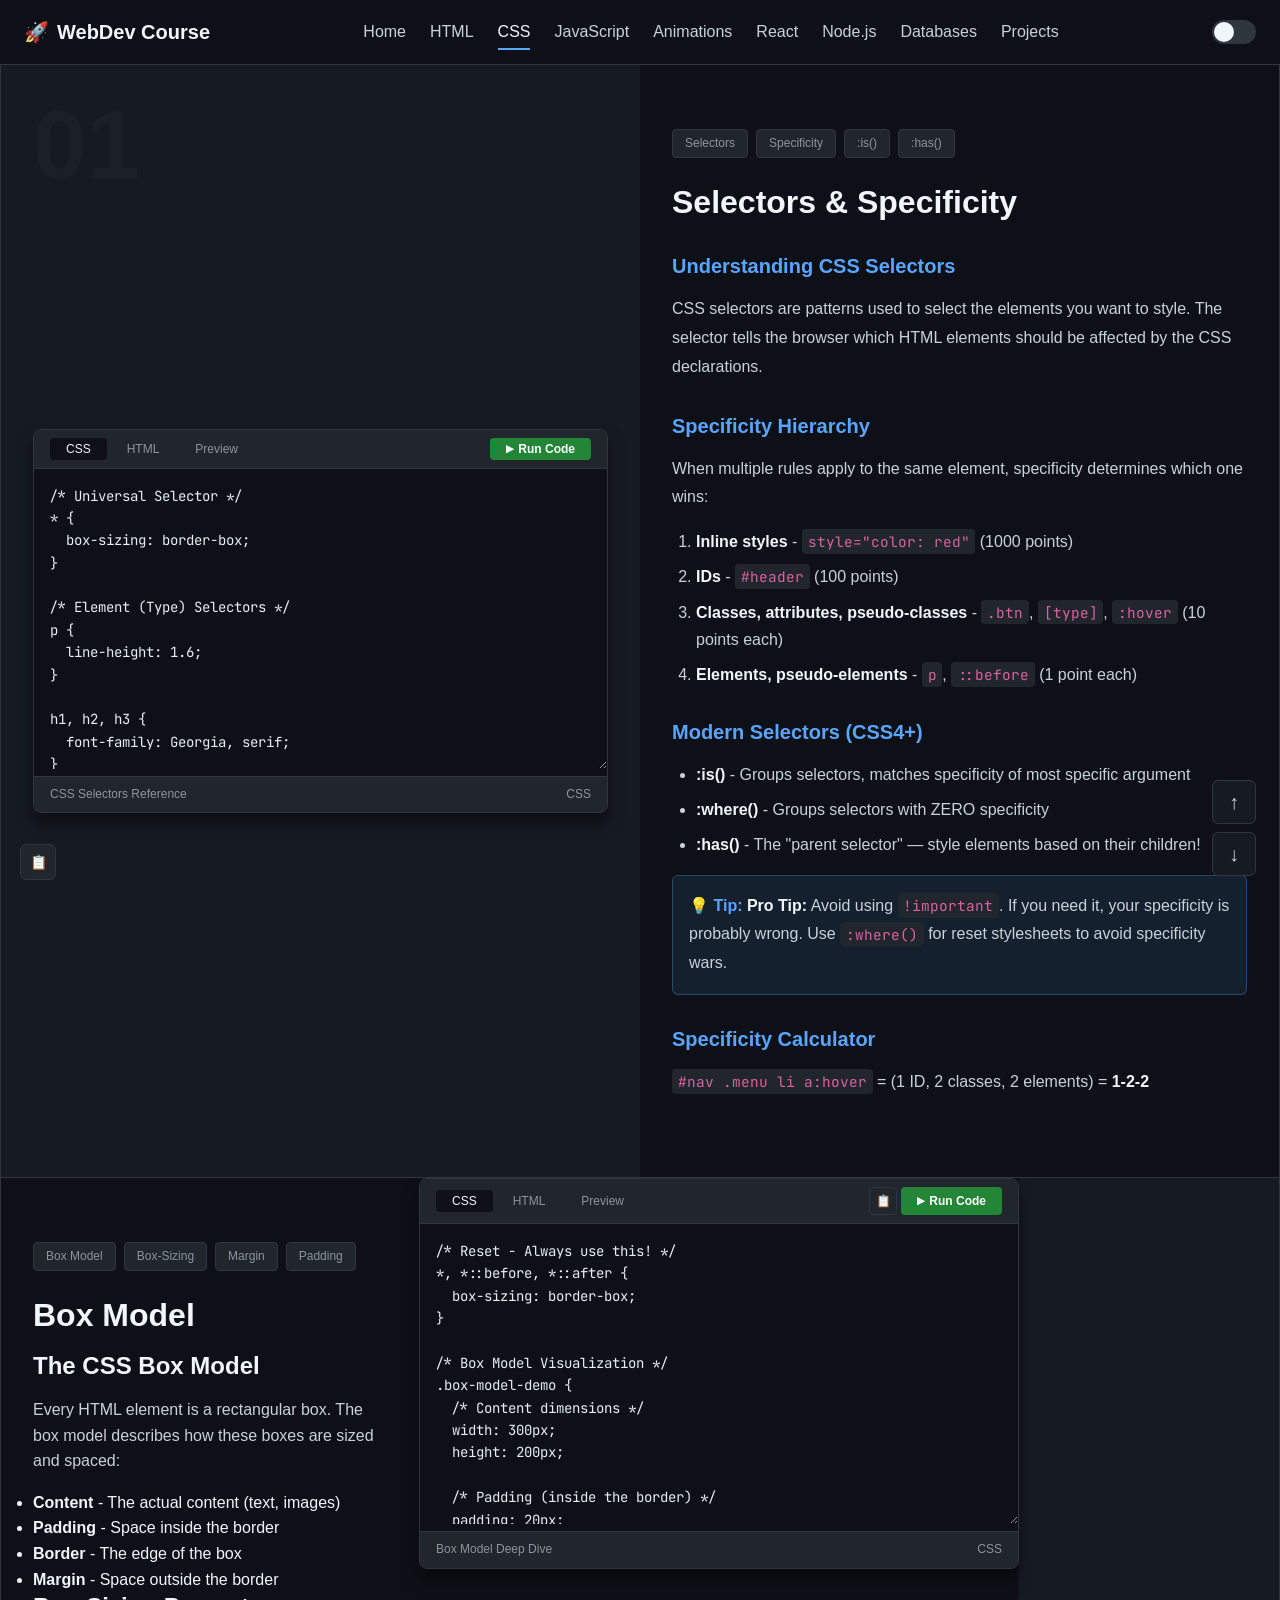
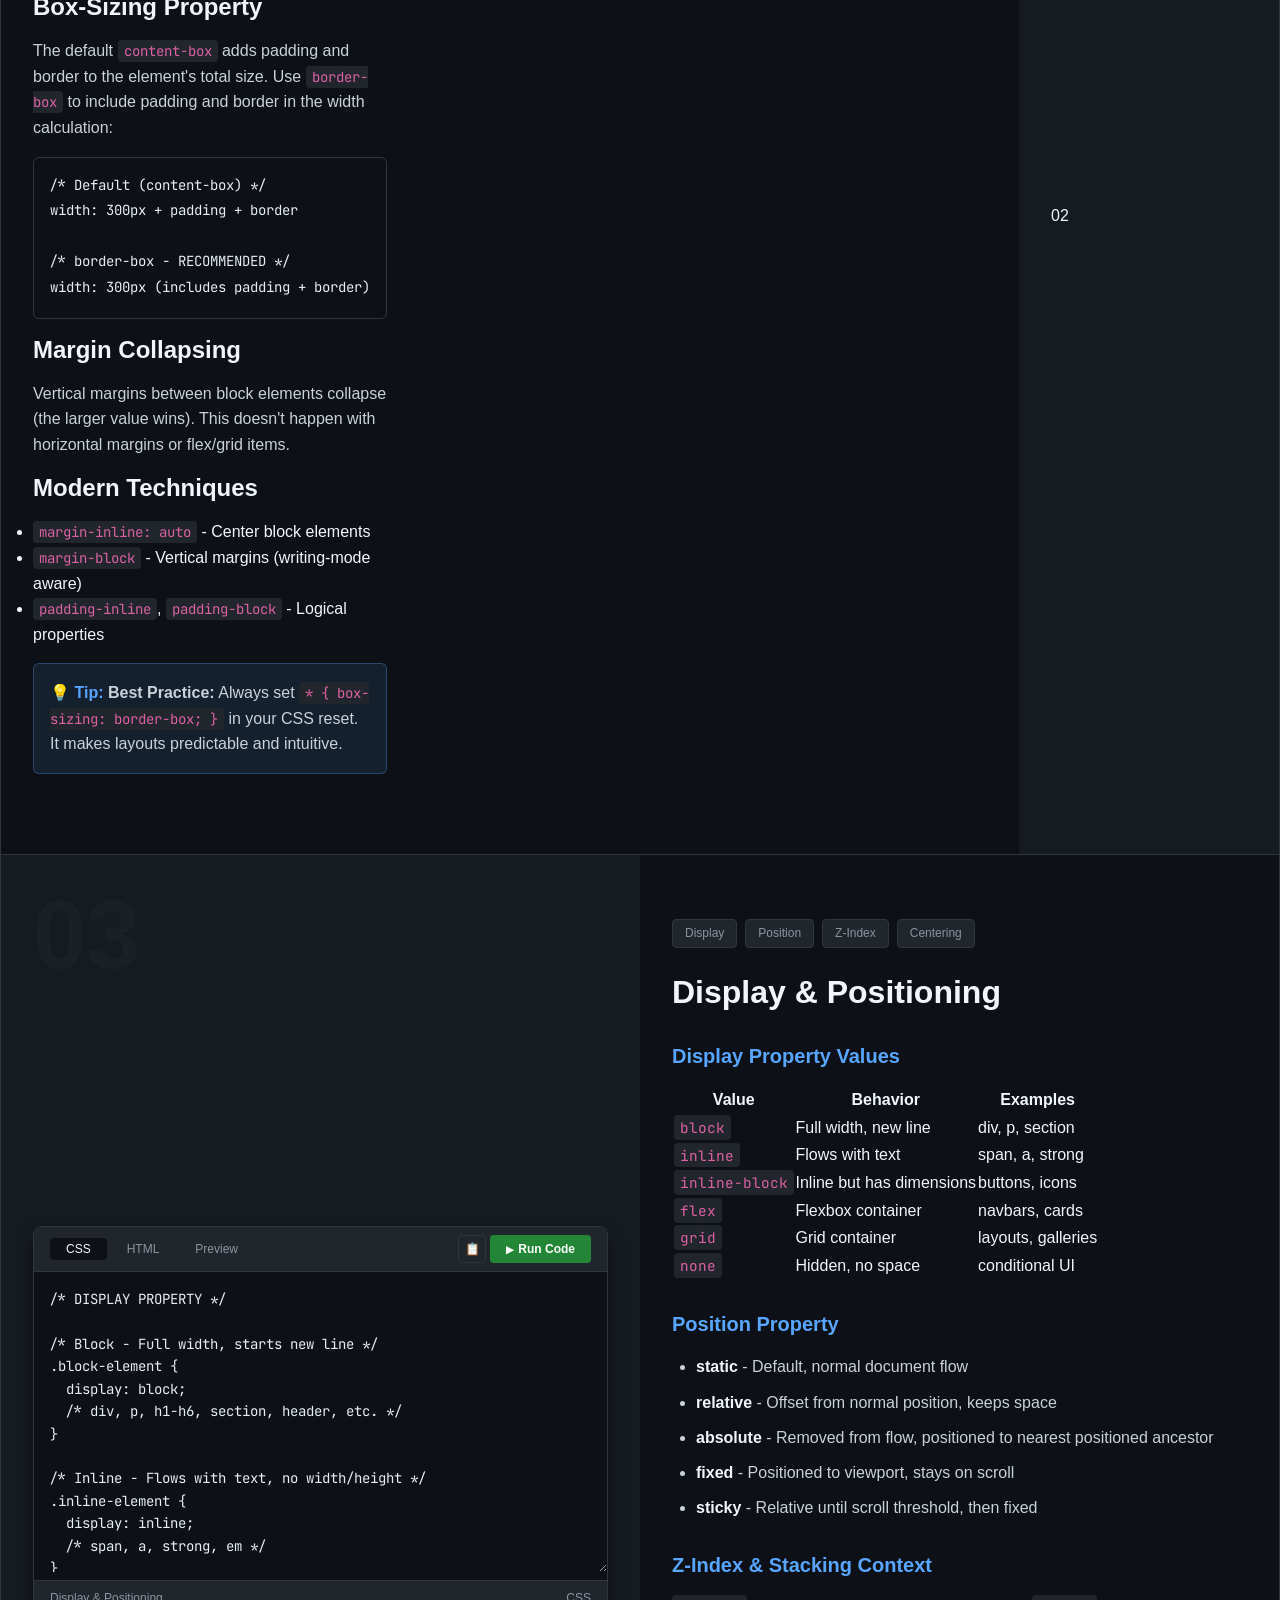
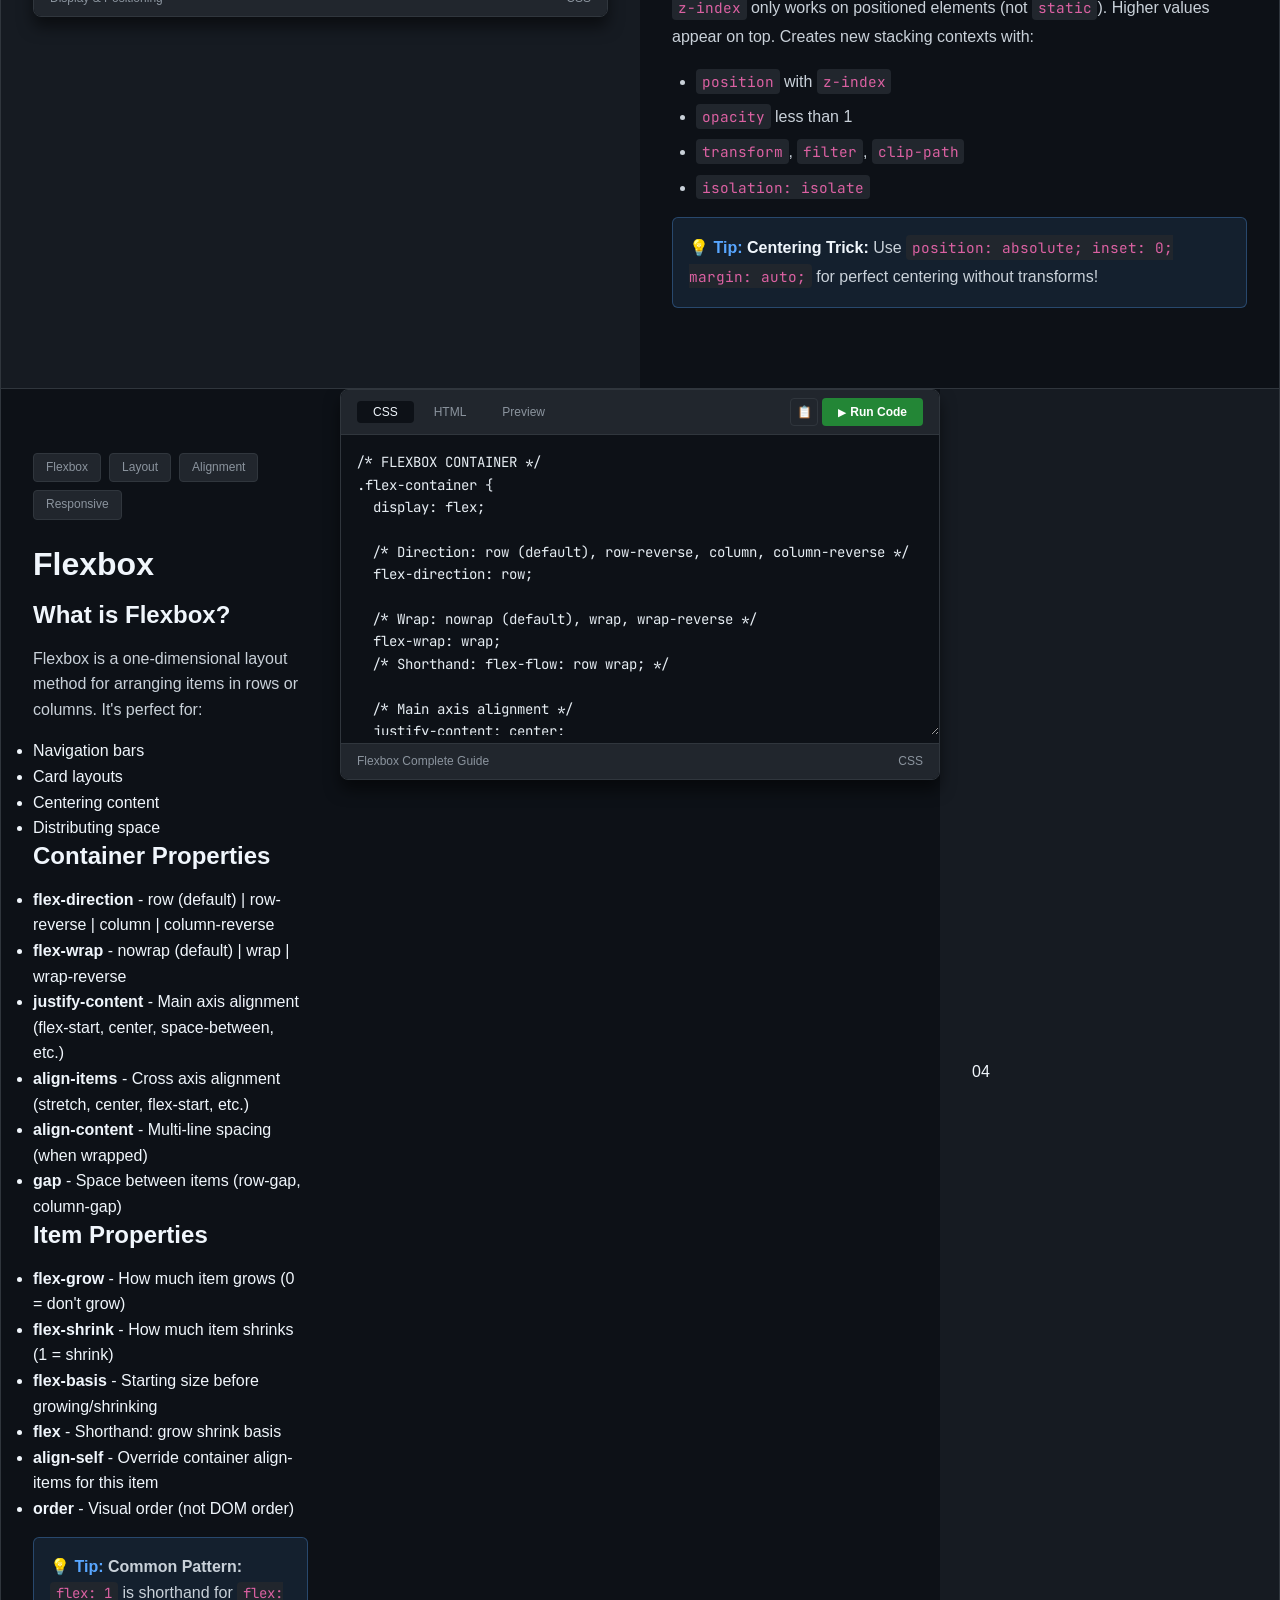
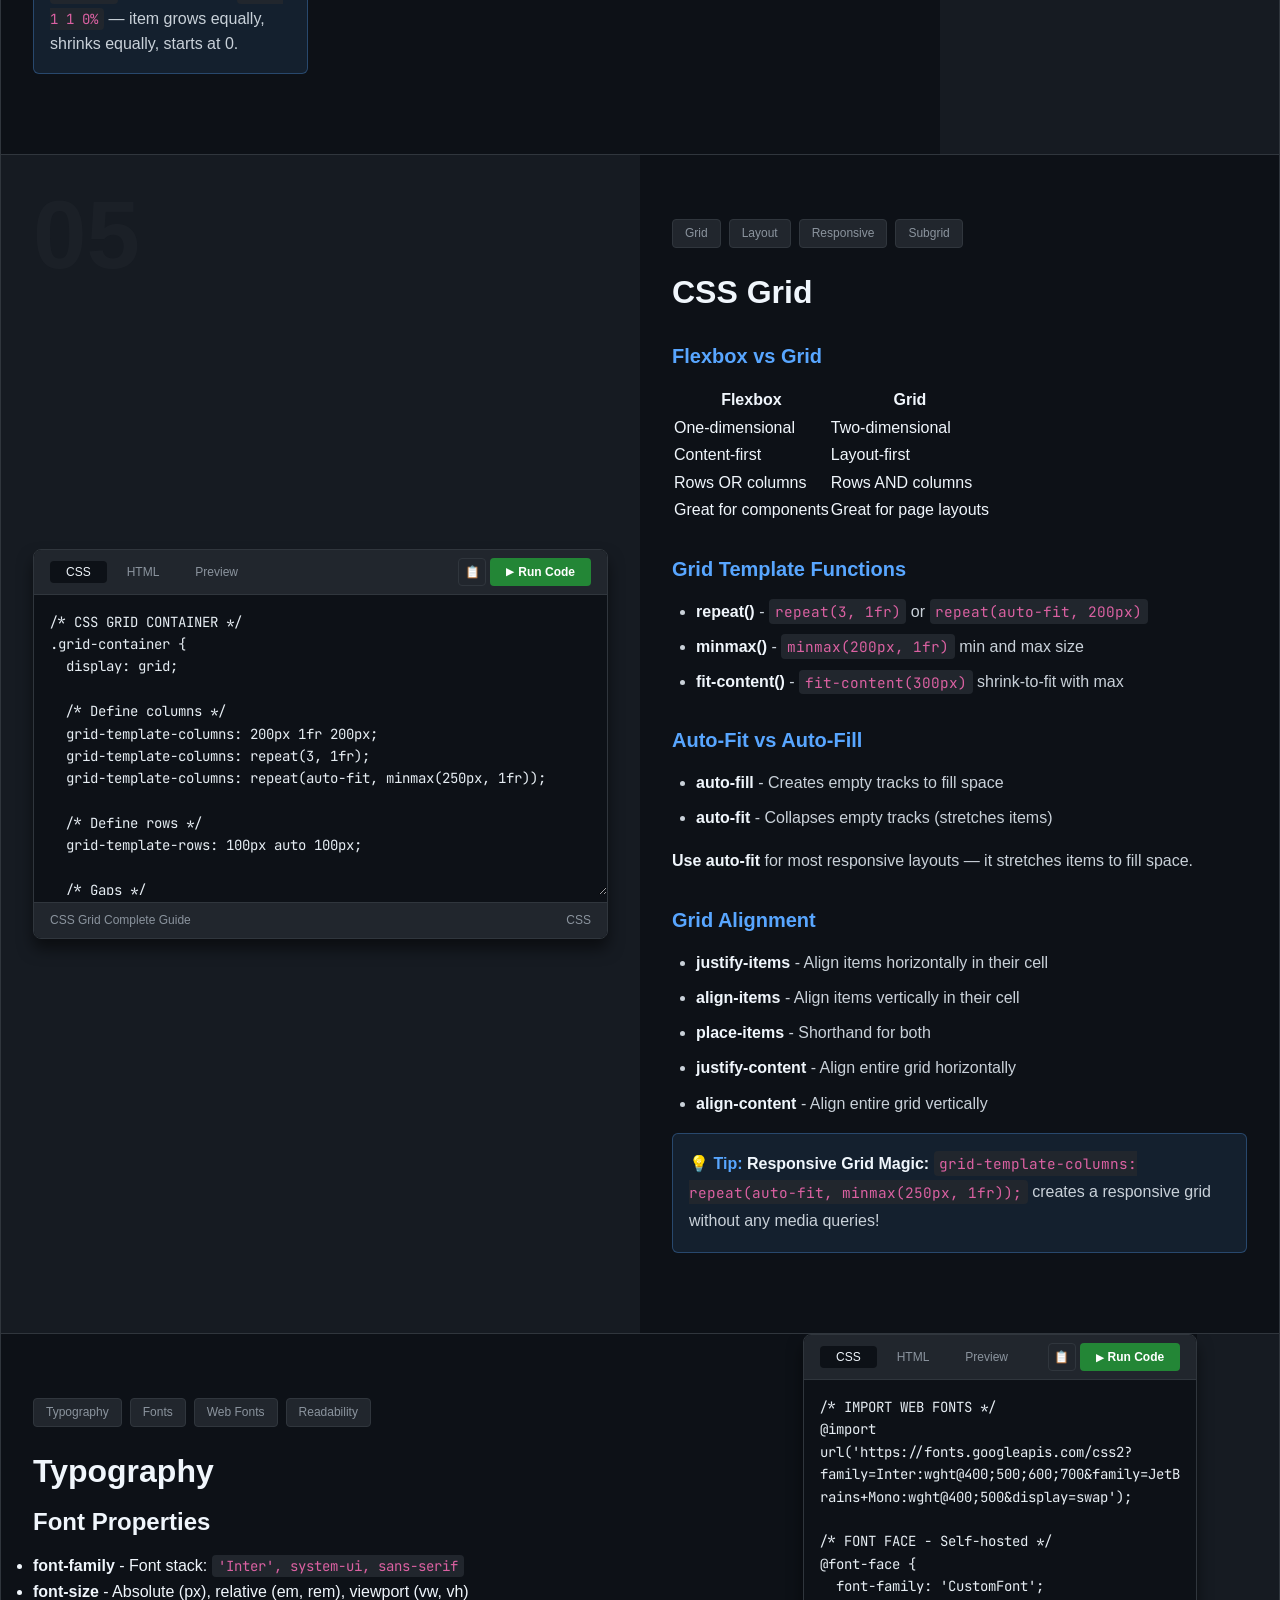
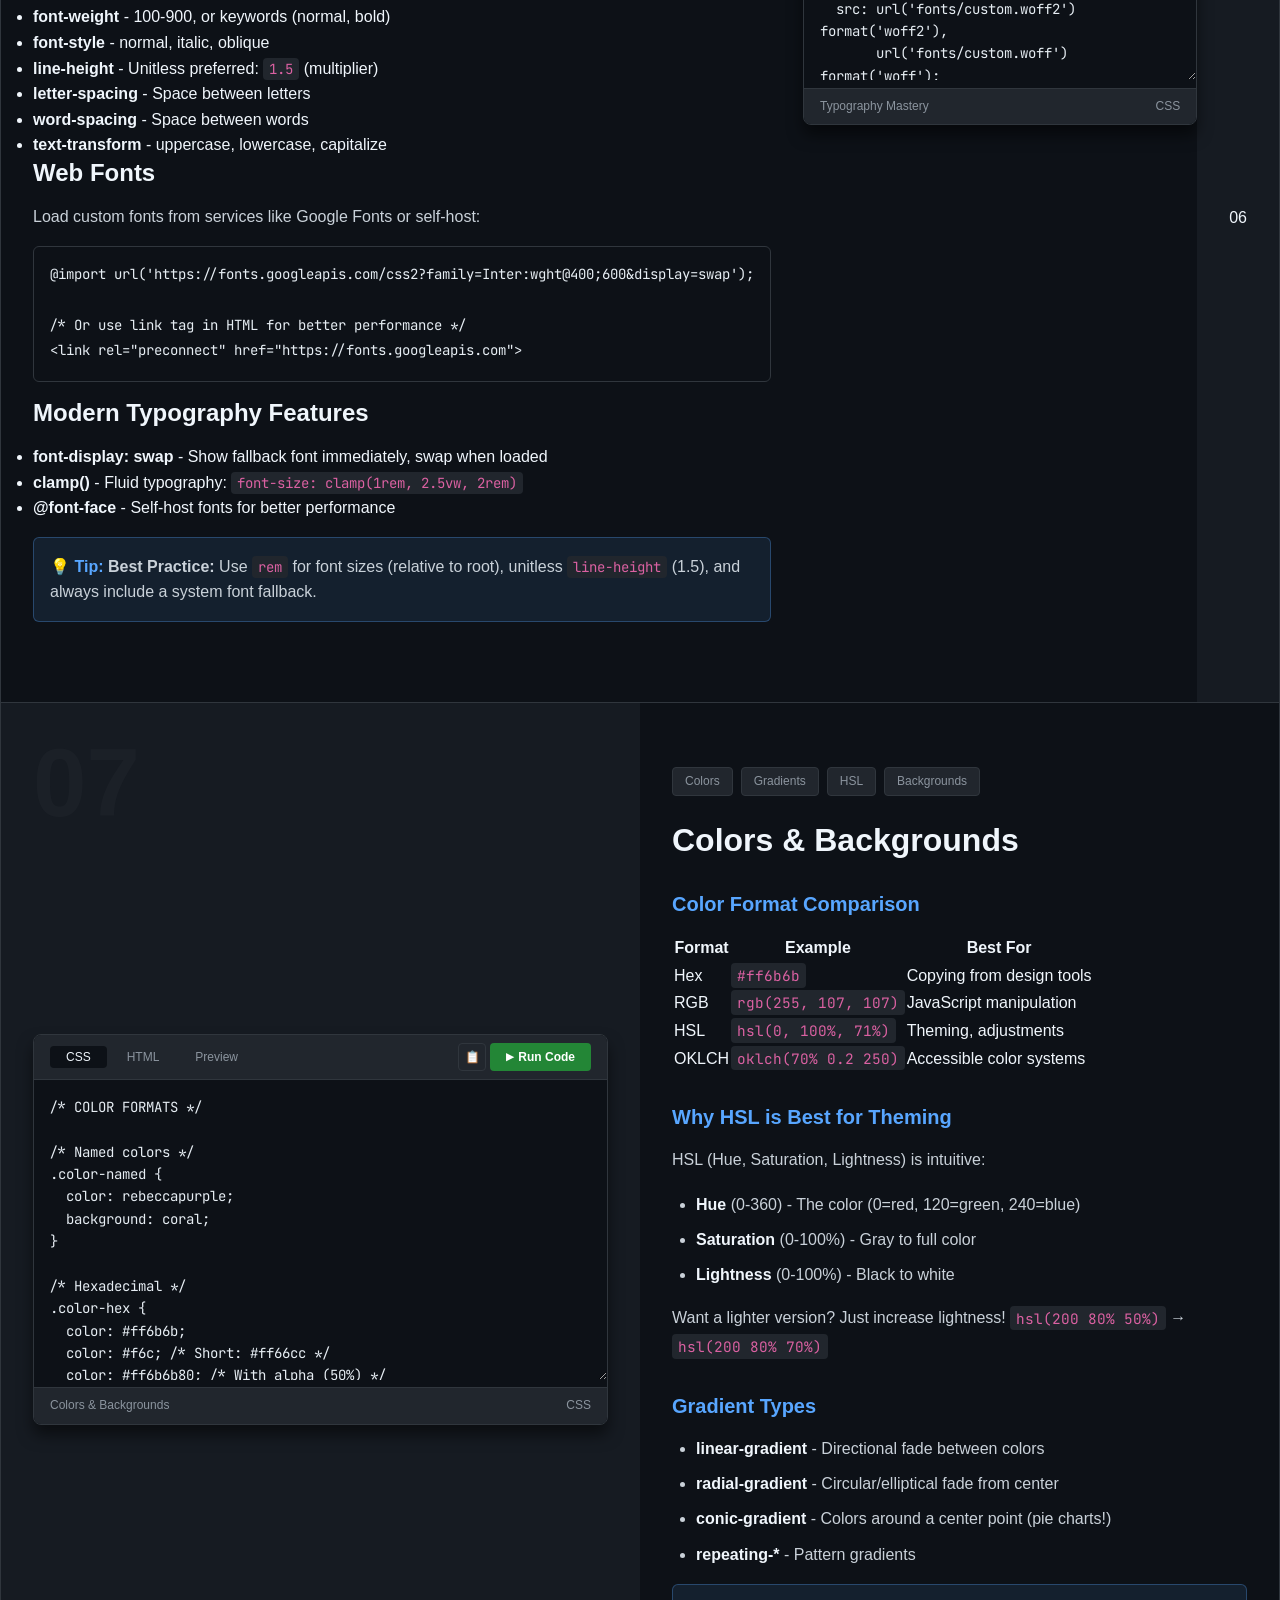
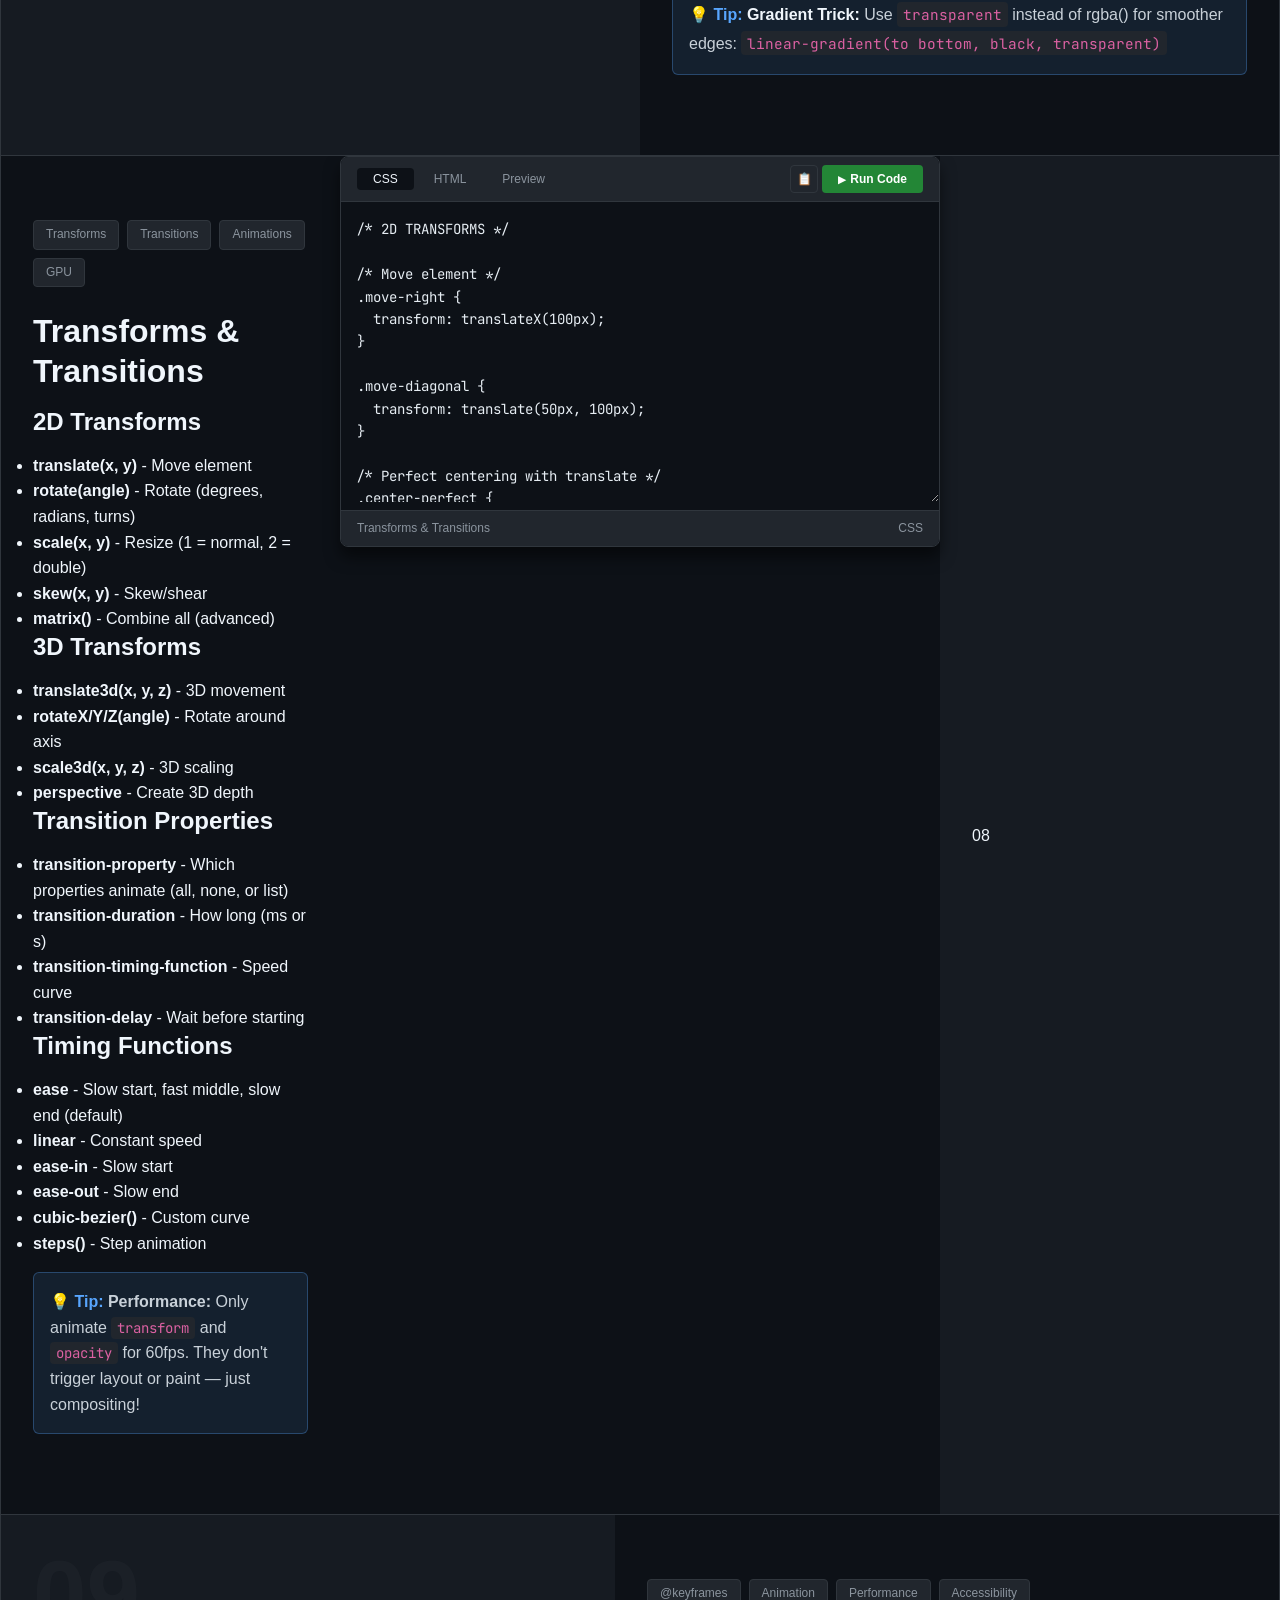
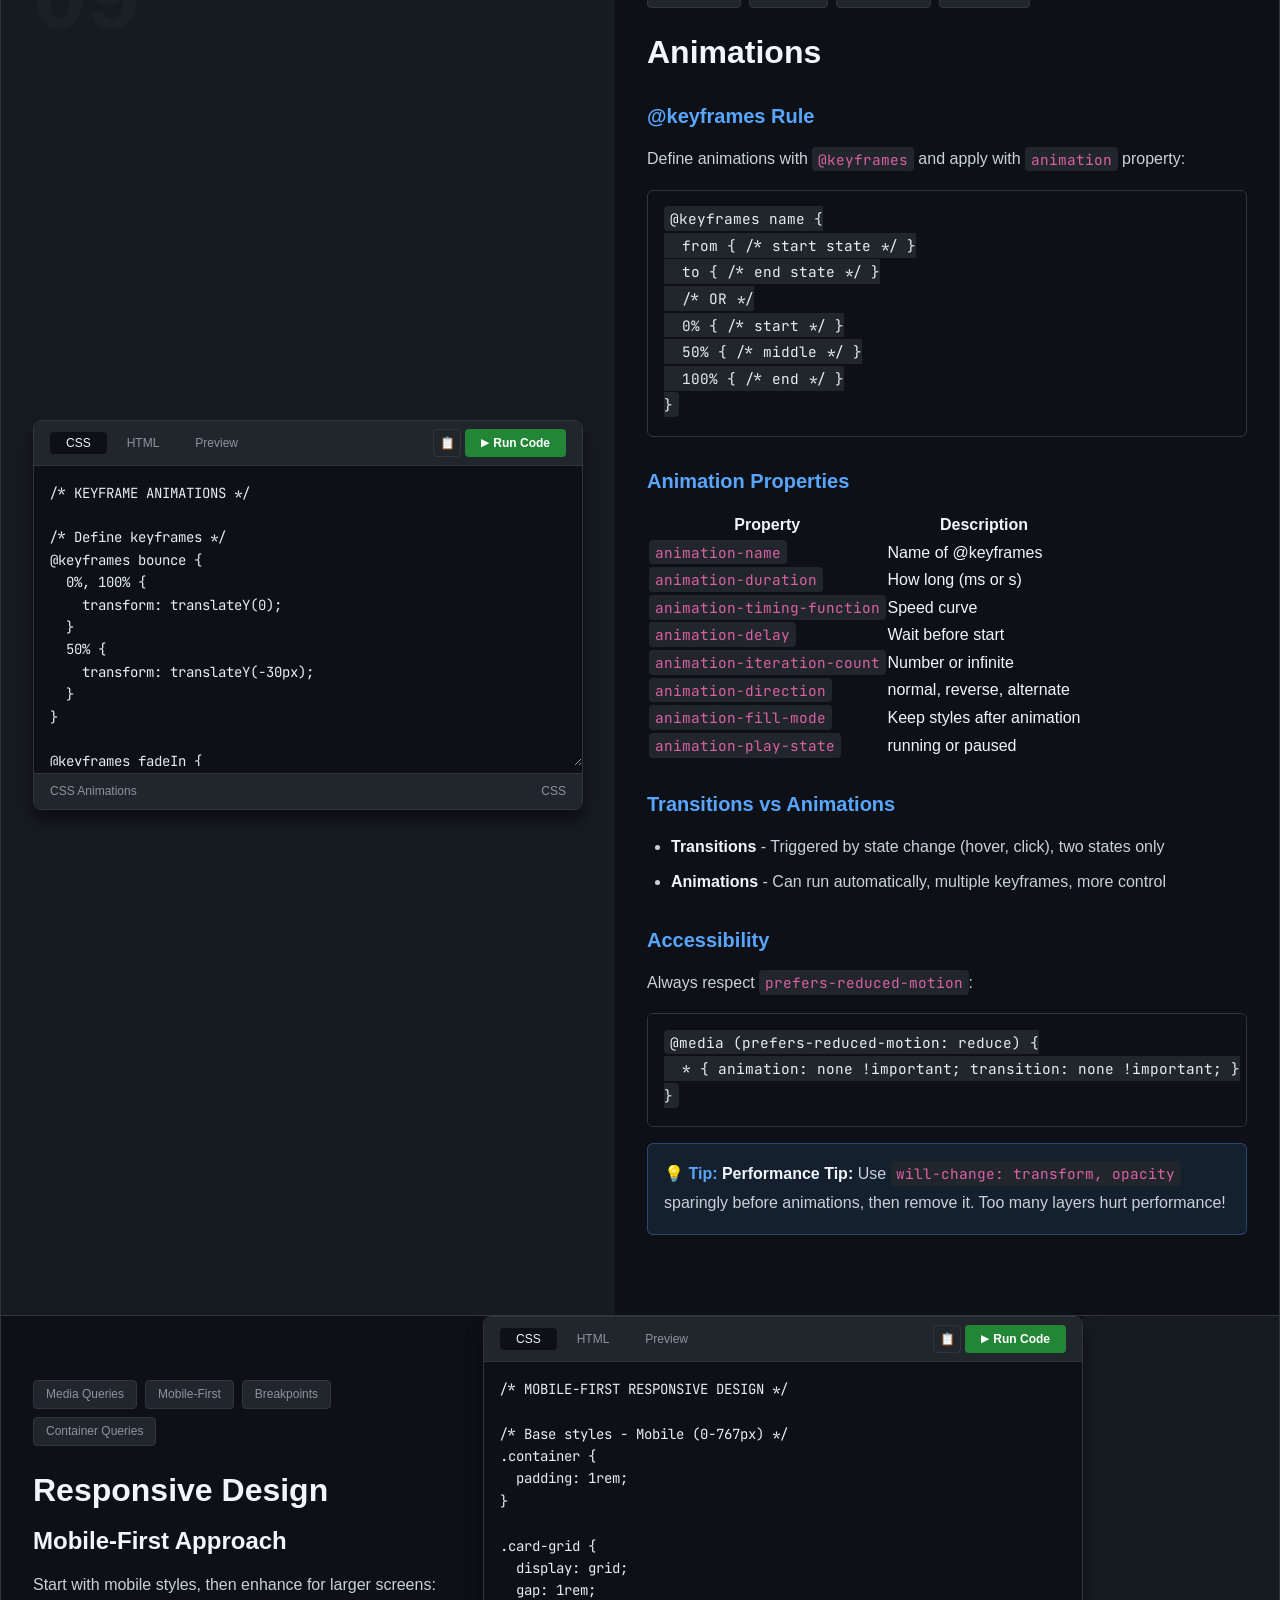
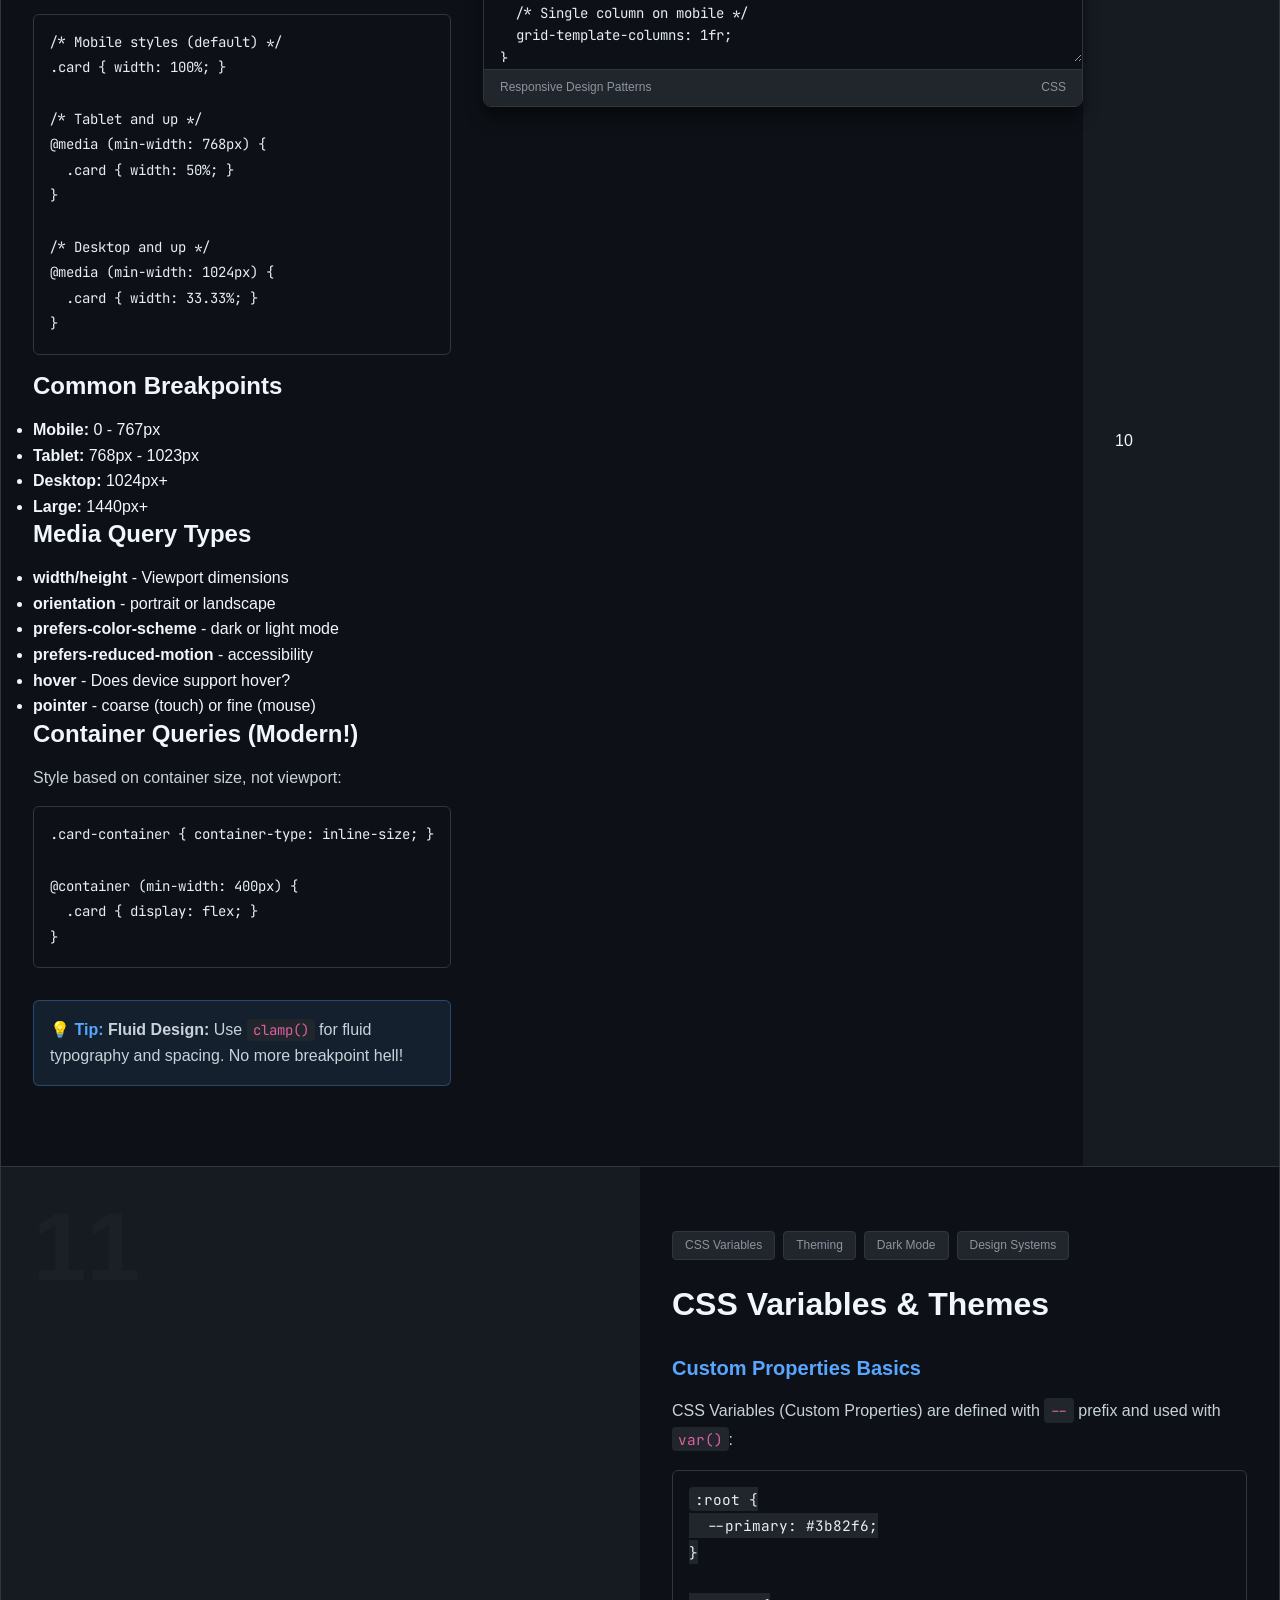
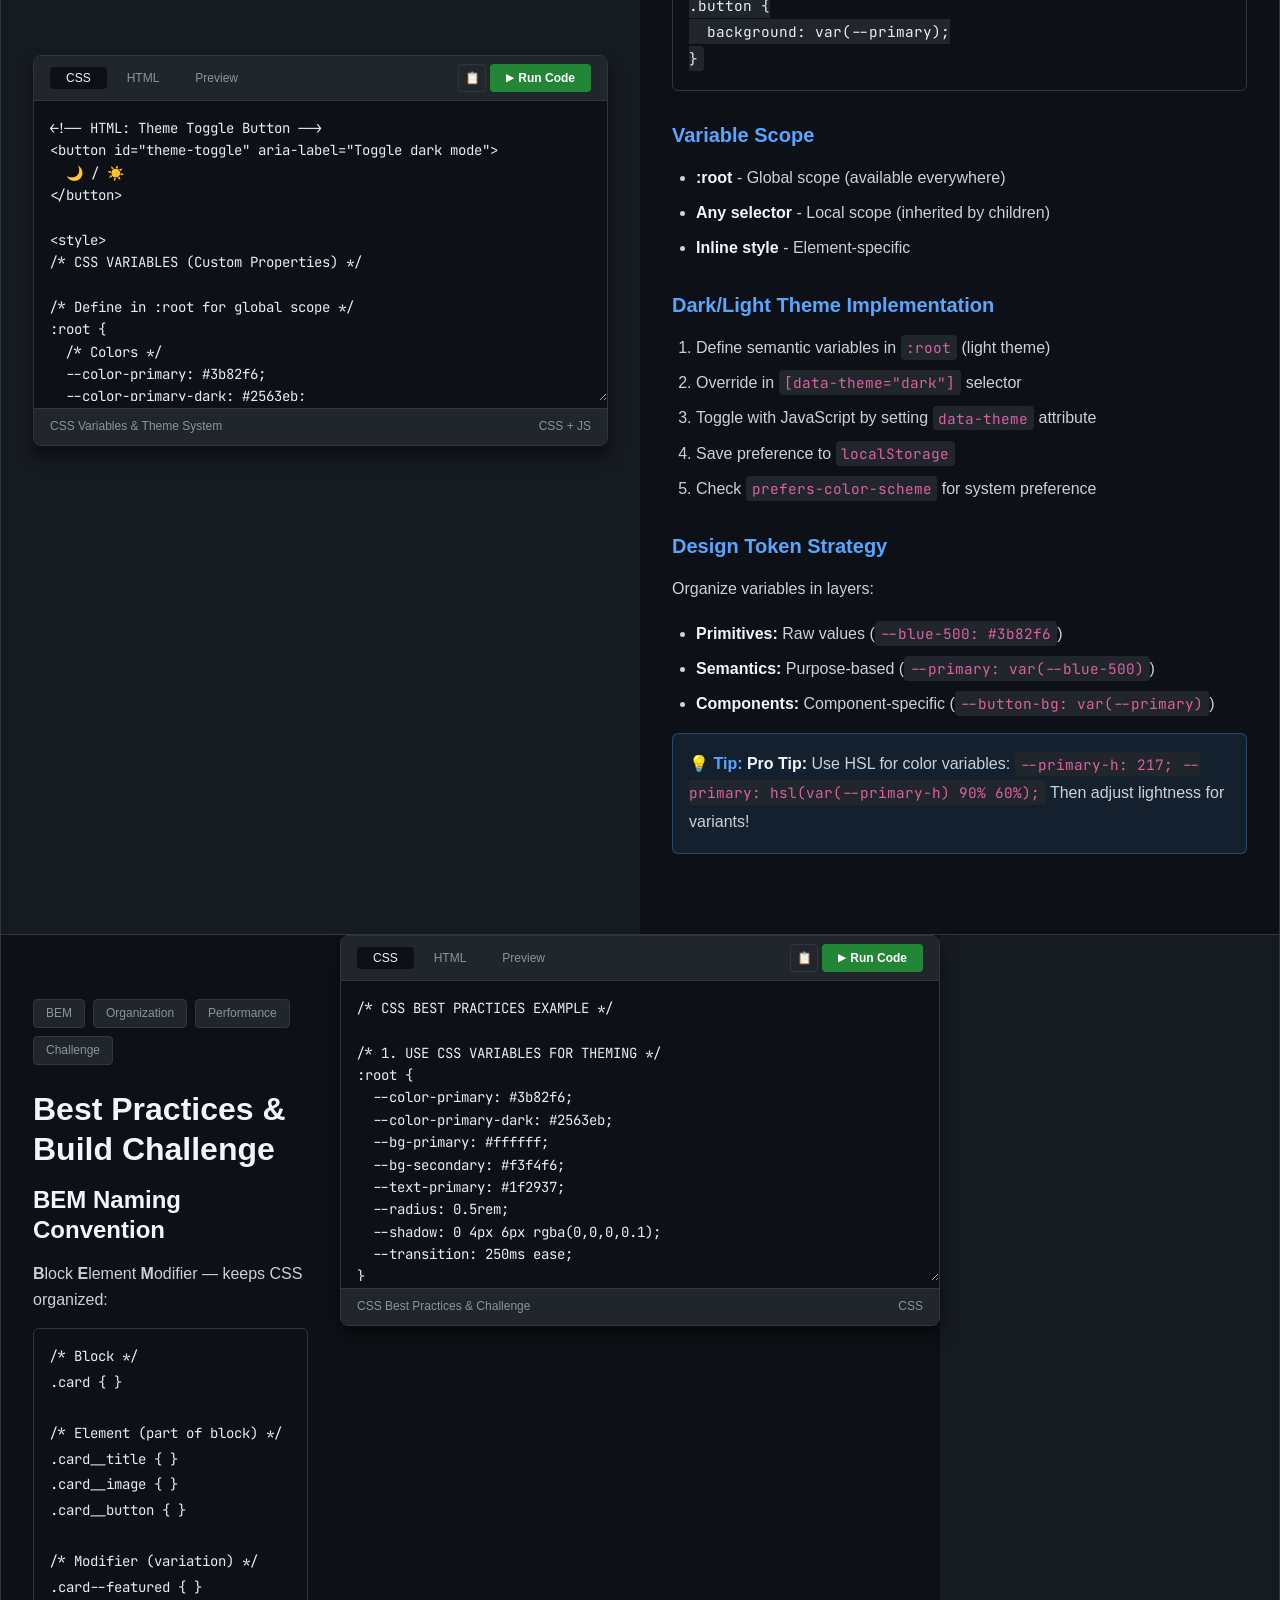
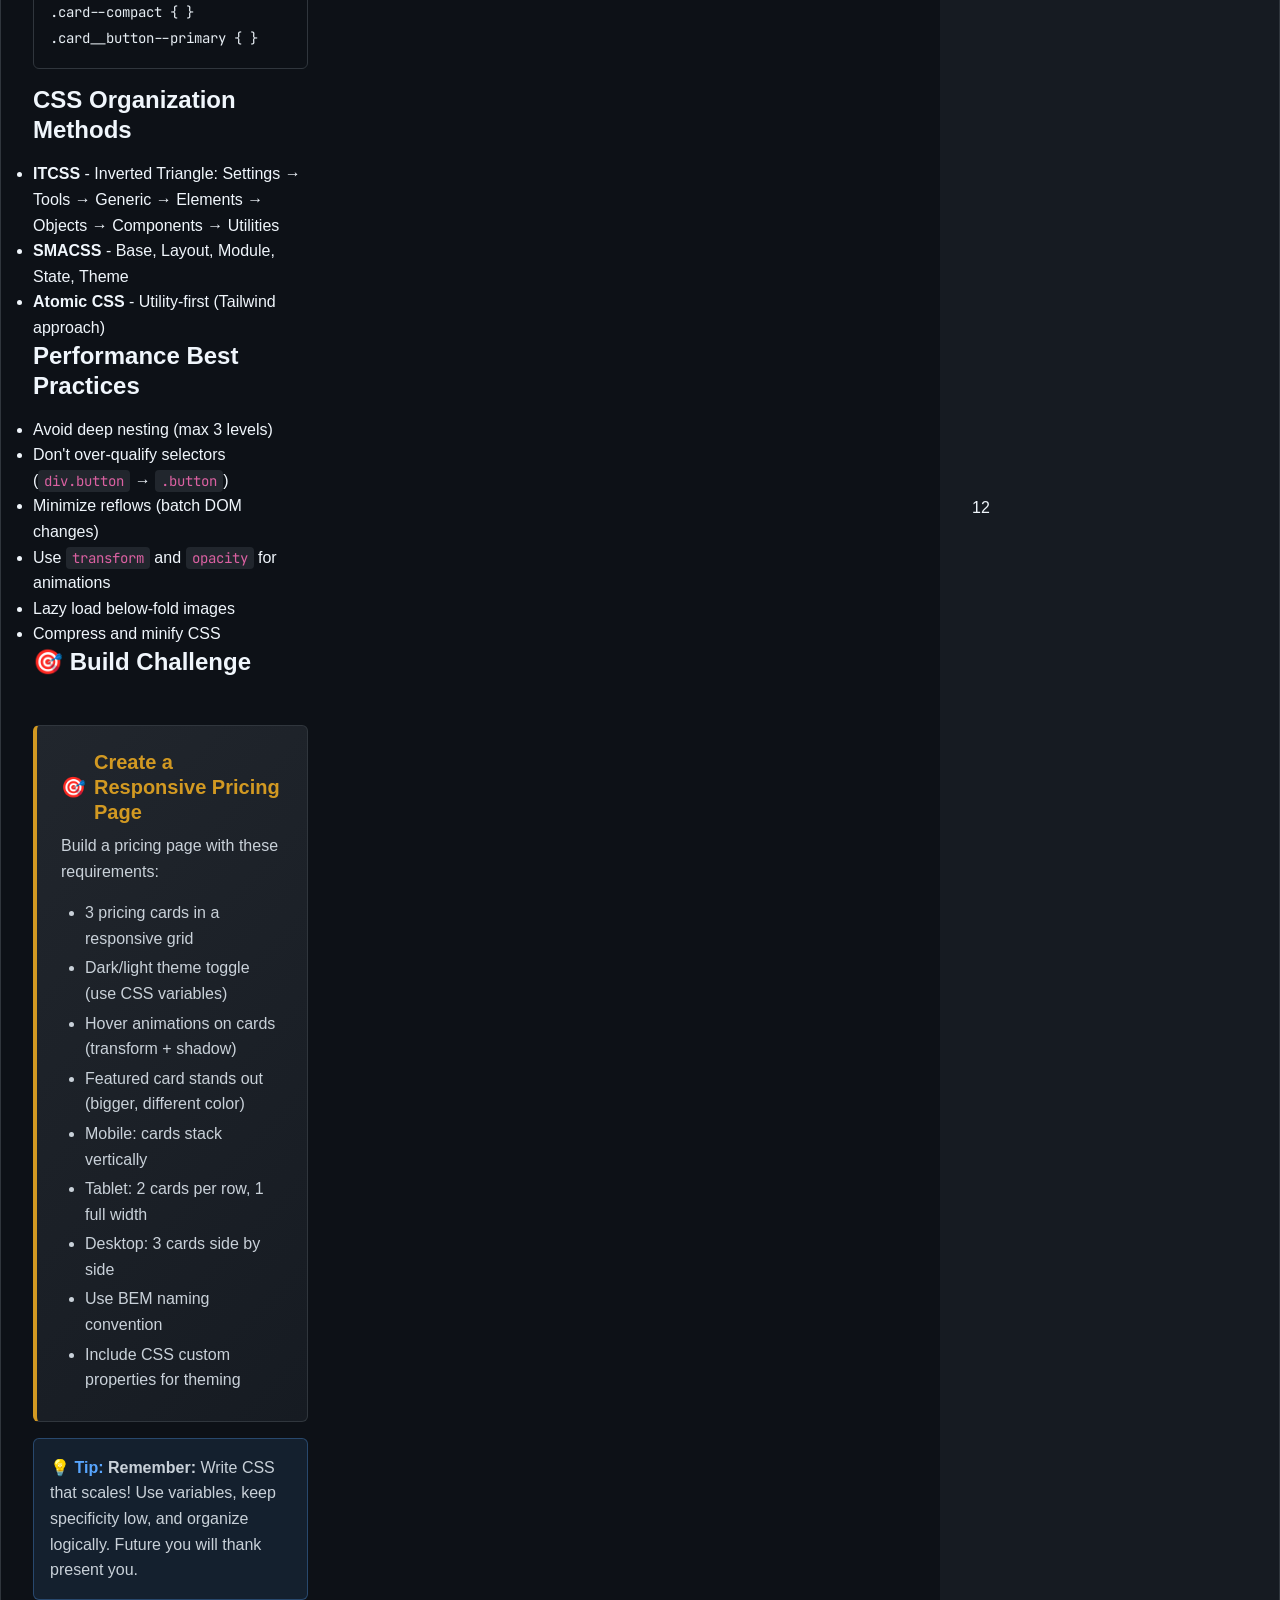
==== commit 3f866e12: "Commit" ====
--- a/css-mastery.html
+++ b/css-mastery.html
@@ -30,6 +30,9 @@
         <li><a href="css-mastery.html" class="active">CSS</a></li>
         <li><a href="javascript-mastery.html">JavaScript</a></li>
         <li><a href="transitions-effects.html">Animations</a></li>
+        <li><a href="react-fundamentals.html">React</a></li>
+        <li><a href="nodejs-express.html">Node.js</a></li>
+        <li><a href="databases.html">Databases</a></li>
         <li><a href="projects.html">Projects</a></li>
       </ul>
       <button class="theme-toggle" aria-label="Toggle dark mode"></button>
@@ -75,7 +78,7 @@
               <button class="editor-tab">Preview</button>
             </div>
             <div class="editor-actions">
-              <button class="editor-btn" title="Copy">📋</button>
+              <button class="editor-btn copy-btn" title="Copy">📋</button>
               <button class="run-btn">Run Code</button>
             </div>
           </div>
@@ -245,49 +248,7 @@
 
   <!-- SECTION 2: Box Model -->
   <section class="lesson-section" id="section2">
-    <div class="panel panel-explanation">
-      <div class="panel-content">
-        <div class="topic-tags">
-          <span class="topic-tag">Box Model</span>
-          <span class="topic-tag">Box-Sizing</span>
-          <span class="topic-tag">Margin</span>
-          <span class="topic-tag">Padding</span>
-        </div>
-        <h2>Box Model</h2>
-        
-        <h3>The CSS Box Model</h3>
-        <p>Every HTML element is a rectangular box. The box model describes how these boxes are sized and spaced:</p>
-        <ul>
-          <li><strong>Content</strong> - The actual content (text, images)</li>
-          <li><strong>Padding</strong> - Space inside the border</li>
-          <li><strong>Border</strong> - The edge of the box</li>
-          <li><strong>Margin</strong> - Space outside the border</li>
-        </ul>
-        
-        <h3>Box-Sizing Property</h3>
-        <p>The default <code>content-box</code> adds padding and border to the element's total size. Use <code>border-box</code> to include padding and border in the width calculation:</p>
-        <pre><code>/* Default (content-box) */
-width: 300px + padding + border
-
-/* border-box - RECOMMENDED */
-width: 300px (includes padding + border)</code></pre>
-        
-        <h3>Margin Collapsing</h3>
-        <p>Vertical margins between block elements collapse (the larger value wins). This doesn't happen with horizontal margins or flex/grid items.</p>
-        
-        <h3>Modern Techniques</h3>
-        <ul>
-          <li><code>margin-inline: auto</code> - Center block elements</li>
-          <li><code>margin-block</code> - Vertical margins (writing-mode aware)</li>
-          <li><code>padding-inline</code>, <code>padding-block</code> - Logical properties</li>
-        </ul>
-        
-        <div class="tip-box">
-          <p><strong>Best Practice:</strong> Always set <code>* { box-sizing: border-box; }</code> in your CSS reset. It makes layouts predictable and intuitive.</p>
-        </div>
-      </div>
-    </div>
-    <div class="panel panel-code">
+    <div class="panel panel-code"
       <div class="section-number">02</div>
       <div class="panel-content" style="width: 100%;">
         <div class="code-editor-container">
@@ -391,12 +352,49 @@
             <span>CSS</span>
           </div>
         </div>
-      </div>
-    </div>
-  </section>
-
-  <!-- SECTION 3: Display & Positioning -->
-  <section class="lesson-section" id="section3">
+      </div></div>
+    <div class="panel panel-explanation"
+      <div class="panel-content">
+        <div class="topic-tags">
+          <span class="topic-tag">Box Model</span>
+          <span class="topic-tag">Box-Sizing</span>
+          <span class="topic-tag">Margin</span>
+          <span class="topic-tag">Padding</span>
+        </div>
+        <h2>Box Model</h2>
+        
+        <h3>The CSS Box Model</h3>
+        <p>Every HTML element is a rectangular box. The box model describes how these boxes are sized and spaced:</p>
+        <ul>
+          <li><strong>Content</strong> - The actual content (text, images)</li>
+          <li><strong>Padding</strong> - Space inside the border</li>
+          <li><strong>Border</strong> - The edge of the box</li>
+          <li><strong>Margin</strong> - Space outside the border</li>
+        </ul>
+        
+        <h3>Box-Sizing Property</h3>
+        <p>The default <code>content-box</code> adds padding and border to the element's total size. Use <code>border-box</code> to include padding and border in the width calculation:</p>
+        <pre><code>/* Default (content-box) */
+width: 300px + padding + border
+
+/* border-box - RECOMMENDED */
+width: 300px (includes padding + border)</code></pre>
+        
+        <h3>Margin Collapsing</h3>
+        <p>Vertical margins between block elements collapse (the larger value wins). This doesn't happen with horizontal margins or flex/grid items.</p>
+        
+        <h3>Modern Techniques</h3>
+        <ul>
+          <li><code>margin-inline: auto</code> - Center block elements</li>
+          <li><code>margin-block</code> - Vertical margins (writing-mode aware)</li>
+          <li><code>padding-inline</code>, <code>padding-block</code> - Logical properties</li>
+        </ul>
+        
+        <div class="tip-box">
+          <p><strong>Best Practice:</strong> Always set <code>* { box-sizing: border-box; }</code> in your CSS reset. It makes layouts predictable and intuitive.</p>
+        </div>
+      </div></div>
+  </section><section class="lesson-section" id="section3">
     <div class="panel panel-code">
       <div class="section-number">03</div>
       <div class="panel-content" style="width: 100%;">
@@ -575,51 +573,7 @@
 
   <!-- SECTION 4: Flexbox -->
   <section class="lesson-section" id="section4">
-    <div class="panel panel-explanation">
-      <div class="panel-content">
-        <div class="topic-tags">
-          <span class="topic-tag">Flexbox</span>
-          <span class="topic-tag">Layout</span>
-          <span class="topic-tag">Alignment</span>
-          <span class="topic-tag">Responsive</span>
-        </div>
-        <h2>Flexbox</h2>
-        
-        <h3>What is Flexbox?</h3>
-        <p>Flexbox is a one-dimensional layout method for arranging items in rows or columns. It's perfect for:</p>
-        <ul>
-          <li>Navigation bars</li>
-          <li>Card layouts</li>
-          <li>Centering content</li>
-          <li>Distributing space</li>
-        </ul>
-        
-        <h3>Container Properties</h3>
-        <ul>
-          <li><strong>flex-direction</strong> - row (default) | row-reverse | column | column-reverse</li>
-          <li><strong>flex-wrap</strong> - nowrap (default) | wrap | wrap-reverse</li>
-          <li><strong>justify-content</strong> - Main axis alignment (flex-start, center, space-between, etc.)</li>
-          <li><strong>align-items</strong> - Cross axis alignment (stretch, center, flex-start, etc.)</li>
-          <li><strong>align-content</strong> - Multi-line spacing (when wrapped)</li>
-          <li><strong>gap</strong> - Space between items (row-gap, column-gap)</li>
-        </ul>
-        
-        <h3>Item Properties</h3>
-        <ul>
-          <li><strong>flex-grow</strong> - How much item grows (0 = don't grow)</li>
-          <li><strong>flex-shrink</strong> - How much item shrinks (1 = shrink)</li>
-          <li><strong>flex-basis</strong> - Starting size before growing/shrinking</li>
-          <li><strong>flex</strong> - Shorthand: grow shrink basis</li>
-          <li><strong>align-self</strong> - Override container align-items for this item</li>
-          <li><strong>order</strong> - Visual order (not DOM order)</li>
-        </ul>
-        
-        <div class="tip-box">
-          <p><strong>Common Pattern:</strong> <code>flex: 1</code> is shorthand for <code>flex: 1 1 0%</code> — item grows equally, shrinks equally, starts at 0.</p>
-        </div>
-      </div>
-    </div>
-    <div class="panel panel-code">
+    <div class="panel panel-code"
       <div class="section-number">04</div>
       <div class="panel-content" style="width: 100%;">
         <div class="code-editor-container">
@@ -752,12 +706,51 @@
             <span>CSS</span>
           </div>
         </div>
-      </div>
-    </div>
-  </section>
-
-  <!-- SECTION 5: CSS Grid -->
-  <section class="lesson-section" id="section5">
+      </div></div>
+    <div class="panel panel-explanation"
+      <div class="panel-content">
+        <div class="topic-tags">
+          <span class="topic-tag">Flexbox</span>
+          <span class="topic-tag">Layout</span>
+          <span class="topic-tag">Alignment</span>
+          <span class="topic-tag">Responsive</span>
+        </div>
+        <h2>Flexbox</h2>
+        
+        <h3>What is Flexbox?</h3>
+        <p>Flexbox is a one-dimensional layout method for arranging items in rows or columns. It's perfect for:</p>
+        <ul>
+          <li>Navigation bars</li>
+          <li>Card layouts</li>
+          <li>Centering content</li>
+          <li>Distributing space</li>
+        </ul>
+        
+        <h3>Container Properties</h3>
+        <ul>
+          <li><strong>flex-direction</strong> - row (default) | row-reverse | column | column-reverse</li>
+          <li><strong>flex-wrap</strong> - nowrap (default) | wrap | wrap-reverse</li>
+          <li><strong>justify-content</strong> - Main axis alignment (flex-start, center, space-between, etc.)</li>
+          <li><strong>align-items</strong> - Cross axis alignment (stretch, center, flex-start, etc.)</li>
+          <li><strong>align-content</strong> - Multi-line spacing (when wrapped)</li>
+          <li><strong>gap</strong> - Space between items (row-gap, column-gap)</li>
+        </ul>
+        
+        <h3>Item Properties</h3>
+        <ul>
+          <li><strong>flex-grow</strong> - How much item grows (0 = don't grow)</li>
+          <li><strong>flex-shrink</strong> - How much item shrinks (1 = shrink)</li>
+          <li><strong>flex-basis</strong> - Starting size before growing/shrinking</li>
+          <li><strong>flex</strong> - Shorthand: grow shrink basis</li>
+          <li><strong>align-self</strong> - Override container align-items for this item</li>
+          <li><strong>order</strong> - Visual order (not DOM order)</li>
+        </ul>
+        
+        <div class="tip-box">
+          <p><strong>Common Pattern:</strong> <code>flex: 1</code> is shorthand for <code>flex: 1 1 0%</code> — item grows equally, shrinks equally, starts at 0.</p>
+        </div>
+      </div></div>
+  </section><section class="lesson-section" id="section5">
     <div class="panel panel-code">
       <div class="section-number">05</div>
       <div class="panel-content" style="width: 100%;">
@@ -955,48 +948,7 @@
 
   <!-- SECTION 6: Typography -->
   <section class="lesson-section" id="section6">
-    <div class="panel panel-explanation">
-      <div class="panel-content">
-        <div class="topic-tags">
-          <span class="topic-tag">Typography</span>
-          <span class="topic-tag">Fonts</span>
-          <span class="topic-tag">Web Fonts</span>
-          <span class="topic-tag">Readability</span>
-        </div>
-        <h2>Typography</h2>
-        
-        <h3>Font Properties</h3>
-        <ul>
-          <li><strong>font-family</strong> - Font stack: <code>'Inter', system-ui, sans-serif</code></li>
-          <li><strong>font-size</strong> - Absolute (px), relative (em, rem), viewport (vw, vh)</li>
-          <li><strong>font-weight</strong> - 100-900, or keywords (normal, bold)</li>
-          <li><strong>font-style</strong> - normal, italic, oblique</li>
-          <li><strong>line-height</strong> - Unitless preferred: <code>1.5</code> (multiplier)</li>
-          <li><strong>letter-spacing</strong> - Space between letters</li>
-          <li><strong>word-spacing</strong> - Space between words</li>
-          <li><strong>text-transform</strong> - uppercase, lowercase, capitalize</li>
-        </ul>
-        
-        <h3>Web Fonts</h3>
-        <p>Load custom fonts from services like Google Fonts or self-host:</p>
-        <pre><code>@import url('https://fonts.googleapis.com/css2?family=Inter:wght@400;600&display=swap');
-
-/* Or use link tag in HTML for better performance */
-&lt;link rel="preconnect" href="https://fonts.googleapis.com"&gt;</code></pre>
-        
-        <h3>Modern Typography Features</h3>
-        <ul>
-          <li><strong>font-display: swap</strong> - Show fallback font immediately, swap when loaded</li>
-          <li><strong>clamp()</strong> - Fluid typography: <code>font-size: clamp(1rem, 2.5vw, 2rem)</code></li>
-          <li><strong>@font-face</strong> - Self-host fonts for better performance</li>
-        </ul>
-        
-        <div class="tip-box">
-          <p><strong>Best Practice:</strong> Use <code>rem</code> for font sizes (relative to root), unitless <code>line-height</code> (1.5), and always include a system font fallback.</p>
-        </div>
-      </div>
-    </div>
-    <div class="panel panel-code">
+    <div class="panel panel-code"
       <div class="section-number">06</div>
       <div class="panel-content" style="width: 100%;">
         <div class="code-editor-container">
@@ -1124,12 +1076,48 @@
             <span>CSS</span>
           </div>
         </div>
-      </div>
-    </div>
-  </section>
-
-  <!-- SECTION 7: Colors & Backgrounds -->
-  <section class="lesson-section" id="section7">
+      </div></div>
+    <div class="panel panel-explanation"
+      <div class="panel-content">
+        <div class="topic-tags">
+          <span class="topic-tag">Typography</span>
+          <span class="topic-tag">Fonts</span>
+          <span class="topic-tag">Web Fonts</span>
+          <span class="topic-tag">Readability</span>
+        </div>
+        <h2>Typography</h2>
+        
+        <h3>Font Properties</h3>
+        <ul>
+          <li><strong>font-family</strong> - Font stack: <code>'Inter', system-ui, sans-serif</code></li>
+          <li><strong>font-size</strong> - Absolute (px), relative (em, rem), viewport (vw, vh)</li>
+          <li><strong>font-weight</strong> - 100-900, or keywords (normal, bold)</li>
+          <li><strong>font-style</strong> - normal, italic, oblique</li>
+          <li><strong>line-height</strong> - Unitless preferred: <code>1.5</code> (multiplier)</li>
+          <li><strong>letter-spacing</strong> - Space between letters</li>
+          <li><strong>word-spacing</strong> - Space between words</li>
+          <li><strong>text-transform</strong> - uppercase, lowercase, capitalize</li>
+        </ul>
+        
+        <h3>Web Fonts</h3>
+        <p>Load custom fonts from services like Google Fonts or self-host:</p>
+        <pre><code>@import url('https://fonts.googleapis.com/css2?family=Inter:wght@400;600&display=swap');
+
+/* Or use link tag in HTML for better performance */
+&lt;link rel="preconnect" href="https://fonts.googleapis.com"&gt;</code></pre>
+        
+        <h3>Modern Typography Features</h3>
+        <ul>
+          <li><strong>font-display: swap</strong> - Show fallback font immediately, swap when loaded</li>
+          <li><strong>clamp()</strong> - Fluid typography: <code>font-size: clamp(1rem, 2.5vw, 2rem)</code></li>
+          <li><strong>@font-face</strong> - Self-host fonts for better performance</li>
+        </ul>
+        
+        <div class="tip-box">
+          <p><strong>Best Practice:</strong> Use <code>rem</code> for font sizes (relative to root), unitless <code>line-height</code> (1.5), and always include a system font fallback.</p>
+        </div>
+      </div></div>
+  </section><section class="lesson-section" id="section7">
     <div class="panel panel-code">
       <div class="section-number">07</div>
       <div class="panel-content" style="width: 100%;">
@@ -1306,57 +1294,7 @@
 
   <!-- SECTION 8: Transforms & Transitions -->
   <section class="lesson-section" id="section8">
-    <div class="panel panel-explanation">
-      <div class="panel-content">
-        <div class="topic-tags">
-          <span class="topic-tag">Transforms</span>
-          <span class="topic-tag">Transitions</span>
-          <span class="topic-tag">Animations</span>
-          <span class="topic-tag">GPU</span>
-        </div>
-        <h2>Transforms & Transitions</h2>
-        
-        <h3>2D Transforms</h3>
-        <ul>
-          <li><strong>translate(x, y)</strong> - Move element</li>
-          <li><strong>rotate(angle)</strong> - Rotate (degrees, radians, turns)</li>
-          <li><strong>scale(x, y)</strong> - Resize (1 = normal, 2 = double)</li>
-          <li><strong>skew(x, y)</strong> - Skew/shear</li>
-          <li><strong>matrix()</strong> - Combine all (advanced)</li>
-        </ul>
-        
-        <h3>3D Transforms</h3>
-        <ul>
-          <li><strong>translate3d(x, y, z)</strong> - 3D movement</li>
-          <li><strong>rotateX/Y/Z(angle)</strong> - Rotate around axis</li>
-          <li><strong>scale3d(x, y, z)</strong> - 3D scaling</li>
-          <li><strong>perspective</strong> - Create 3D depth</li>
-        </ul>
-        
-        <h3>Transition Properties</h3>
-        <ul>
-          <li><strong>transition-property</strong> - Which properties animate (all, none, or list)</li>
-          <li><strong>transition-duration</strong> - How long (ms or s)</li>
-          <li><strong>transition-timing-function</strong> - Speed curve</li>
-          <li><strong>transition-delay</strong> - Wait before starting</li>
-        </ul>
-        
-        <h3>Timing Functions</h3>
-        <ul>
-          <li><strong>ease</strong> - Slow start, fast middle, slow end (default)</li>
-          <li><strong>linear</strong> - Constant speed</li>
-          <li><strong>ease-in</strong> - Slow start</li>
-          <li><strong>ease-out</strong> - Slow end</li>
-          <li><strong>cubic-bezier()</strong> - Custom curve</li>
-          <li><strong>steps()</strong> - Step animation</li>
-        </ul>
-        
-        <div class="tip-box">
-          <p><strong>Performance:</strong> Only animate <code>transform</code> and <code>opacity</code> for 60fps. They don't trigger layout or paint — just compositing!</p>
-        </div>
-      </div>
-    </div>
-    <div class="panel panel-code">
+    <div class="panel panel-code"
       <div class="section-number">08</div>
       <div class="panel-content" style="width: 100%;">
         <div class="code-editor-container">
@@ -1494,12 +1432,57 @@
             <span>CSS</span>
           </div>
         </div>
-      </div>
-    </div>
-  </section>
-
-  <!-- SECTION 9: Animations -->
-  <section class="lesson-section" id="section9">
+      </div></div>
+    <div class="panel panel-explanation"
+      <div class="panel-content">
+        <div class="topic-tags">
+          <span class="topic-tag">Transforms</span>
+          <span class="topic-tag">Transitions</span>
+          <span class="topic-tag">Animations</span>
+          <span class="topic-tag">GPU</span>
+        </div>
+        <h2>Transforms & Transitions</h2>
+        
+        <h3>2D Transforms</h3>
+        <ul>
+          <li><strong>translate(x, y)</strong> - Move element</li>
+          <li><strong>rotate(angle)</strong> - Rotate (degrees, radians, turns)</li>
+          <li><strong>scale(x, y)</strong> - Resize (1 = normal, 2 = double)</li>
+          <li><strong>skew(x, y)</strong> - Skew/shear</li>
+          <li><strong>matrix()</strong> - Combine all (advanced)</li>
+        </ul>
+        
+        <h3>3D Transforms</h3>
+        <ul>
+          <li><strong>translate3d(x, y, z)</strong> - 3D movement</li>
+          <li><strong>rotateX/Y/Z(angle)</strong> - Rotate around axis</li>
+          <li><strong>scale3d(x, y, z)</strong> - 3D scaling</li>
+          <li><strong>perspective</strong> - Create 3D depth</li>
+        </ul>
+        
+        <h3>Transition Properties</h3>
+        <ul>
+          <li><strong>transition-property</strong> - Which properties animate (all, none, or list)</li>
+          <li><strong>transition-duration</strong> - How long (ms or s)</li>
+          <li><strong>transition-timing-function</strong> - Speed curve</li>
+          <li><strong>transition-delay</strong> - Wait before starting</li>
+        </ul>
+        
+        <h3>Timing Functions</h3>
+        <ul>
+          <li><strong>ease</strong> - Slow start, fast middle, slow end (default)</li>
+          <li><strong>linear</strong> - Constant speed</li>
+          <li><strong>ease-in</strong> - Slow start</li>
+          <li><strong>ease-out</strong> - Slow end</li>
+          <li><strong>cubic-bezier()</strong> - Custom curve</li>
+          <li><strong>steps()</strong> - Step animation</li>
+        </ul>
+        
+        <div class="tip-box">
+          <p><strong>Performance:</strong> Only animate <code>transform</code> and <code>opacity</code> for 60fps. They don't trigger layout or paint — just compositing!</p>
+        </div>
+      </div></div>
+  </section><section class="lesson-section" id="section9">
     <div class="panel panel-code">
       <div class="section-number">09</div>
       <div class="panel-content" style="width: 100%;">
@@ -1706,63 +1689,7 @@
 
   <!-- SECTION 10: Responsive Design -->
   <section class="lesson-section" id="section10">
-    <div class="panel panel-explanation">
-      <div class="panel-content">
-        <div class="topic-tags">
-          <span class="topic-tag">Media Queries</span>
-          <span class="topic-tag">Mobile-First</span>
-          <span class="topic-tag">Breakpoints</span>
-          <span class="topic-tag">Container Queries</span>
-        </div>
-        <h2>Responsive Design</h2>
-        
-        <h3>Mobile-First Approach</h3>
-        <p>Start with mobile styles, then enhance for larger screens:</p>
-        <pre><code>/* Mobile styles (default) */
-.card { width: 100%; }
-
-/* Tablet and up */
-@media (min-width: 768px) {
-  .card { width: 50%; }
-}
-
-/* Desktop and up */
-@media (min-width: 1024px) {
-  .card { width: 33.33%; }
-}</code></pre>
-        
-        <h3>Common Breakpoints</h3>
-        <ul>
-          <li><strong>Mobile:</strong> 0 - 767px</li>
-          <li><strong>Tablet:</strong> 768px - 1023px</li>
-          <li><strong>Desktop:</strong> 1024px+</li>
-          <li><strong>Large:</strong> 1440px+</li>
-        </ul>
-        
-        <h3>Media Query Types</h3>
-        <ul>
-          <li><strong>width/height</strong> - Viewport dimensions</li>
-          <li><strong>orientation</strong> - portrait or landscape</li>
-          <li><strong>prefers-color-scheme</strong> - dark or light mode</li>
-          <li><strong>prefers-reduced-motion</strong> - accessibility</li>
-          <li><strong>hover</strong> - Does device support hover?</li>
-          <li><strong>pointer</strong> - coarse (touch) or fine (mouse)</li>
-        </ul>
-        
-        <h3>Container Queries (Modern!)</h3>
-        <p>Style based on container size, not viewport:</p>
-        <pre><code>.card-container { container-type: inline-size; }
-
-@container (min-width: 400px) {
-  .card { display: flex; }
-}</code></pre>
-        
-        <div class="tip-box">
-          <p><strong>Fluid Design:</strong> Use <code>clamp()</code> for fluid typography and spacing. No more breakpoint hell!</p>
-        </div>
-      </div>
-    </div>
-    <div class="panel panel-code">
+    <div class="panel panel-code"
       <div class="section-number">10</div>
       <div class="panel-content" style="width: 100%;">
         <div class="code-editor-container">
@@ -1920,12 +1847,63 @@
             <span>CSS</span>
           </div>
         </div>
-      </div>
-    </div>
-  </section>
-
-  <!-- SECTION 11: CSS Variables & Themes -->
-  <section class="lesson-section" id="section11">
+      </div></div>
+    <div class="panel panel-explanation"
+      <div class="panel-content">
+        <div class="topic-tags">
+          <span class="topic-tag">Media Queries</span>
+          <span class="topic-tag">Mobile-First</span>
+          <span class="topic-tag">Breakpoints</span>
+          <span class="topic-tag">Container Queries</span>
+        </div>
+        <h2>Responsive Design</h2>
+        
+        <h3>Mobile-First Approach</h3>
+        <p>Start with mobile styles, then enhance for larger screens:</p>
+        <pre><code>/* Mobile styles (default) */
+.card { width: 100%; }
+
+/* Tablet and up */
+@media (min-width: 768px) {
+  .card { width: 50%; }
+}
+
+/* Desktop and up */
+@media (min-width: 1024px) {
+  .card { width: 33.33%; }
+}</code></pre>
+        
+        <h3>Common Breakpoints</h3>
+        <ul>
+          <li><strong>Mobile:</strong> 0 - 767px</li>
+          <li><strong>Tablet:</strong> 768px - 1023px</li>
+          <li><strong>Desktop:</strong> 1024px+</li>
+          <li><strong>Large:</strong> 1440px+</li>
+        </ul>
+        
+        <h3>Media Query Types</h3>
+        <ul>
+          <li><strong>width/height</strong> - Viewport dimensions</li>
+          <li><strong>orientation</strong> - portrait or landscape</li>
+          <li><strong>prefers-color-scheme</strong> - dark or light mode</li>
+          <li><strong>prefers-reduced-motion</strong> - accessibility</li>
+          <li><strong>hover</strong> - Does device support hover?</li>
+          <li><strong>pointer</strong> - coarse (touch) or fine (mouse)</li>
+        </ul>
+        
+        <h3>Container Queries (Modern!)</h3>
+        <p>Style based on container size, not viewport:</p>
+        <pre><code>.card-container { container-type: inline-size; }
+
+@container (min-width: 400px) {
+  .card { display: flex; }
+}</code></pre>
+        
+        <div class="tip-box">
+          <p><strong>Fluid Design:</strong> Use <code>clamp()</code> for fluid typography and spacing. No more breakpoint hell!</p>
+        </div>
+      </div></div>
+  </section><section class="lesson-section" id="section11">
     <div class="panel panel-code">
       <div class="section-number">11</div>
       <div class="panel-content" style="width: 100%;">
@@ -2151,7 +2129,190 @@
 
   <!-- SECTION 12: Best Practices & Challenge -->
   <section class="lesson-section" id="section12">
-    <div class="panel panel-explanation">
+    <div class="panel panel-code"
+      <div class="section-number">12</div>
+      <div class="panel-content" style="width: 100%;">
+        <div class="code-editor-container">
+          <div class="editor-header">
+            <div class="editor-tabs">
+              <button class="editor-tab active">CSS</button>
+              <button class="editor-tab">HTML</button>
+              <button class="editor-tab">Preview</button>
+            </div>
+            <div class="editor-actions">
+              <button class="editor-btn">📋</button>
+              <button class="run-btn">Run Code</button>
+            </div>
+          </div>
+          <div class="editor-body">
+            <textarea class="code-input" spellcheck="false">/* CSS BEST PRACTICES EXAMPLE */
+
+/* 1. USE CSS VARIABLES FOR THEMING */
+:root {
+  --color-primary: #3b82f6;
+  --color-primary-dark: #2563eb;
+  --bg-primary: #ffffff;
+  --bg-secondary: #f3f4f6;
+  --text-primary: #1f2937;
+  --radius: 0.5rem;
+  --shadow: 0 4px 6px rgba(0,0,0,0.1);
+  --transition: 250ms ease;
+}
+
+[data-theme="dark"] {
+  --bg-primary: #1f2937;
+  --bg-secondary: #374151;
+  --text-primary: #f9fafb;
+}
+
+/* 2. BEM NAMING CONVENTION */
+
+/* Block */
+.pricing-card {
+  background: var(--bg-primary);
+  border-radius: var(--radius);
+  padding: 2rem;
+  transition: transform var(--transition),
+              box-shadow var(--transition);
+}
+
+.pricing-card:hover {
+  transform: translateY(-8px);
+  box-shadow: var(--shadow);
+}
+
+/* Element */
+.pricing-card__title {
+  font-size: 1.5rem;
+  color: var(--text-primary);
+  margin-bottom: 1rem;
+}
+
+.pricing-card__price {
+  font-size: 3rem;
+  font-weight: bold;
+  color: var(--color-primary);
+}
+
+.pricing-card__features {
+  list-style: none;
+  padding: 0;
+}
+
+.pricing-card__feature {
+  padding: 0.5rem 0;
+  border-bottom: 1px solid var(--bg-secondary);
+}
+
+.pricing-card__button {
+  width: 100%;
+  padding: 1rem;
+  background: var(--color-primary);
+  color: white;
+  border: none;
+  border-radius: var(--radius);
+  cursor: pointer;
+  transition: background var(--transition);
+}
+
+.pricing-card__button:hover {
+  background: var(--color-primary-dark);
+}
+
+/* Modifier */
+.pricing-card--featured {
+  background: var(--color-primary);
+  color: white;
+  transform: scale(1.05);
+}
+
+.pricing-card--featured .pricing-card__title,
+.pricing-card--featured .pricing-card__price {
+  color: white;
+}
+
+.pricing-card--featured .pricing-card__button {
+  background: white;
+  color: var(--color-primary);
+}
+
+/* 3. RESPONSIVE GRID */
+.pricing-grid {
+  display: grid;
+  gap: 2rem;
+  padding: 2rem;
+  /* Mobile: single column */
+  grid-template-columns: 1fr;
+}
+
+/* Tablet: 2 columns */
+@media (min-width: 768px) {
+  .pricing-grid {
+    grid-template-columns: repeat(2, 1fr);
+  }
+  
+  .pricing-card--featured {
+    grid-column: 1 / -1; /* Full width */
+  }
+}
+
+/* Desktop: 3 columns */
+@media (min-width: 1024px) {
+  .pricing-grid {
+    grid-template-columns: repeat(3, 1fr);
+  }
+  
+  .pricing-card--featured {
+    grid-column: auto; /* Reset */
+    transform: scale(1.1);
+  }
+}
+
+/* 4. UTILITY CLASSES (for common patterns) */
+.container {
+  max-width: 1200px;
+  margin: 0 auto;
+  padding: 0 1rem;
+}
+
+.text-center { text-align: center; }
+.mt-2 { margin-top: 2rem; }
+.mb-2 { margin-bottom: 2rem; }
+
+/* 5. ACCESSIBILITY */
+.sr-only {
+  position: absolute;
+  width: 1px;
+  height: 1px;
+  padding: 0;
+  margin: -1px;
+  overflow: hidden;
+  clip: rect(0, 0, 0, 0);
+  white-space: nowrap;
+  border: 0;
+}
+
+/* Focus styles */
+:focus-visible {
+  outline: 2px solid var(--color-primary);
+  outline-offset: 2px;
+}
+
+/* Reduced motion */
+@media (prefers-reduced-motion: reduce) {
+  *, *::before, *::after {
+    animation-duration: 0.01ms !important;
+    transition-duration: 0.01ms !important;
+  }
+}</textarea>
+          </div>
+          <div class="editor-footer">
+            <span>CSS Best Practices & Challenge</span>
+            <span>CSS</span>
+          </div>
+        </div>
+      </div></div>
+    <div class="panel panel-explanation"
       <div class="panel-content">
         <div class="topic-tags">
           <span class="topic-tag">BEM</span>
@@ -2213,215 +2374,5 @@
         <div class="tip-box">
           <p><strong>Remember:</strong> Write CSS that scales! Use variables, keep specificity low, and organize logically. Future you will thank present you.</p>
         </div>
-      </div>
-    </div>
-    <div class="panel panel-code">
-      <div class="section-number">12</div>
-      <div class="panel-content" style="width: 100%;">
-        <div class="code-editor-container">
-          <div class="editor-header">
-            <div class="editor-tabs">
-              <button class="editor-tab active">CSS</button>
-              <button class="editor-tab">HTML</button>
-              <button class="editor-tab">Preview</button>
-            </div>
-            <div class="editor-actions">
-              <button class="editor-btn">📋</button>
-              <button class="run-btn">Run Code</button>
-            </div>
-          </div>
-          <div class="editor-body">
-            <textarea class="code-input" spellcheck="false">/* CSS BEST PRACTICES EXAMPLE */
-
-/* 1. USE CSS VARIABLES FOR THEMING */
-:root {
-  --color-primary: #3b82f6;
-  --color-primary-dark: #2563eb;
-  --bg-primary: #ffffff;
-  --bg-secondary: #f3f4f6;
-  --text-primary: #1f2937;
-  --radius: 0.5rem;
-  --shadow: 0 4px 6px rgba(0,0,0,0.1);
-  --transition: 250ms ease;
-}
-
-[data-theme="dark"] {
-  --bg-primary: #1f2937;
-  --bg-secondary: #374151;
-  --text-primary: #f9fafb;
-}
-
-/* 2. BEM NAMING CONVENTION */
-
-/* Block */
-.pricing-card {
-  background: var(--bg-primary);
-  border-radius: var(--radius);
-  padding: 2rem;
-  transition: transform var(--transition),
-              box-shadow var(--transition);
-}
-
-.pricing-card:hover {
-  transform: translateY(-8px);
-  box-shadow: var(--shadow);
-}
-
-/* Element */
-.pricing-card__title {
-  font-size: 1.5rem;
-  color: var(--text-primary);
-  margin-bottom: 1rem;
-}
-
-.pricing-card__price {
-  font-size: 3rem;
-  font-weight: bold;
-  color: var(--color-primary);
-}
-
-.pricing-card__features {
-  list-style: none;
-  padding: 0;
-}
-
-.pricing-card__feature {
-  padding: 0.5rem 0;
-  border-bottom: 1px solid var(--bg-secondary);
-}
-
-.pricing-card__button {
-  width: 100%;
-  padding: 1rem;
-  background: var(--color-primary);
-  color: white;
-  border: none;
-  border-radius: var(--radius);
-  cursor: pointer;
-  transition: background var(--transition);
-}
-
-.pricing-card__button:hover {
-  background: var(--color-primary-dark);
-}
-
-/* Modifier */
-.pricing-card--featured {
-  background: var(--color-primary);
-  color: white;
-  transform: scale(1.05);
-}
-
-.pricing-card--featured .pricing-card__title,
-.pricing-card--featured .pricing-card__price {
-  color: white;
-}
-
-.pricing-card--featured .pricing-card__button {
-  background: white;
-  color: var(--color-primary);
-}
-
-/* 3. RESPONSIVE GRID */
-.pricing-grid {
-  display: grid;
-  gap: 2rem;
-  padding: 2rem;
-  /* Mobile: single column */
-  grid-template-columns: 1fr;
-}
-
-/* Tablet: 2 columns */
-@media (min-width: 768px) {
-  .pricing-grid {
-    grid-template-columns: repeat(2, 1fr);
-  }
-  
-  .pricing-card--featured {
-    grid-column: 1 / -1; /* Full width */
-  }
-}
-
-/* Desktop: 3 columns */
-@media (min-width: 1024px) {
-  .pricing-grid {
-    grid-template-columns: repeat(3, 1fr);
-  }
-  
-  .pricing-card--featured {
-    grid-column: auto; /* Reset */
-    transform: scale(1.1);
-  }
-}
-
-/* 4. UTILITY CLASSES (for common patterns) */
-.container {
-  max-width: 1200px;
-  margin: 0 auto;
-  padding: 0 1rem;
-}
-
-.text-center { text-align: center; }
-.mt-2 { margin-top: 2rem; }
-.mb-2 { margin-bottom: 2rem; }
-
-/* 5. ACCESSIBILITY */
-.sr-only {
-  position: absolute;
-  width: 1px;
-  height: 1px;
-  padding: 0;
-  margin: -1px;
-  overflow: hidden;
-  clip: rect(0, 0, 0, 0);
-  white-space: nowrap;
-  border: 0;
-}
-
-/* Focus styles */
-:focus-visible {
-  outline: 2px solid var(--color-primary);
-  outline-offset: 2px;
-}
-
-/* Reduced motion */
-@media (prefers-reduced-motion: reduce) {
-  *, *::before, *::after {
-    animation-duration: 0.01ms !important;
-    transition-duration: 0.01ms !important;
-  }
-}</textarea>
-          </div>
-          <div class="editor-footer">
-            <span>CSS Best Practices & Challenge</span>
-            <span>CSS</span>
-          </div>
-        </div>
-      </div>
-    </div>
-  </section>
-
-  <!-- Footer Navigation -->
-  <footer class="lesson-footer">
-    <div class="footer-content">
-      <a href="html-masterclass.html" class="footer-link">
-        <span>← Previous</span>
-        <span>HTML Masterclass</span>
-      </a>
-      <div class="footer-center">
-        <span>CSS Mastery Complete!</span>
-        <span>12 Sections • 150+ Properties</span>
-      </div>
-      <a href="javascript-mastery.html" class="footer-link">
-        <span>Next →</span>
-        <span>JavaScript Mastery</span>
-      </a>
-    </div>
-  </footer>
-
-  <!-- Scripts -->
-  <script src="js/theme.js"></script>
-  <script src="js/editor.js"></script>
-  <script src="js/main.js"></script>
-</body>
-</html>
+      </div></div>
+  </section>
